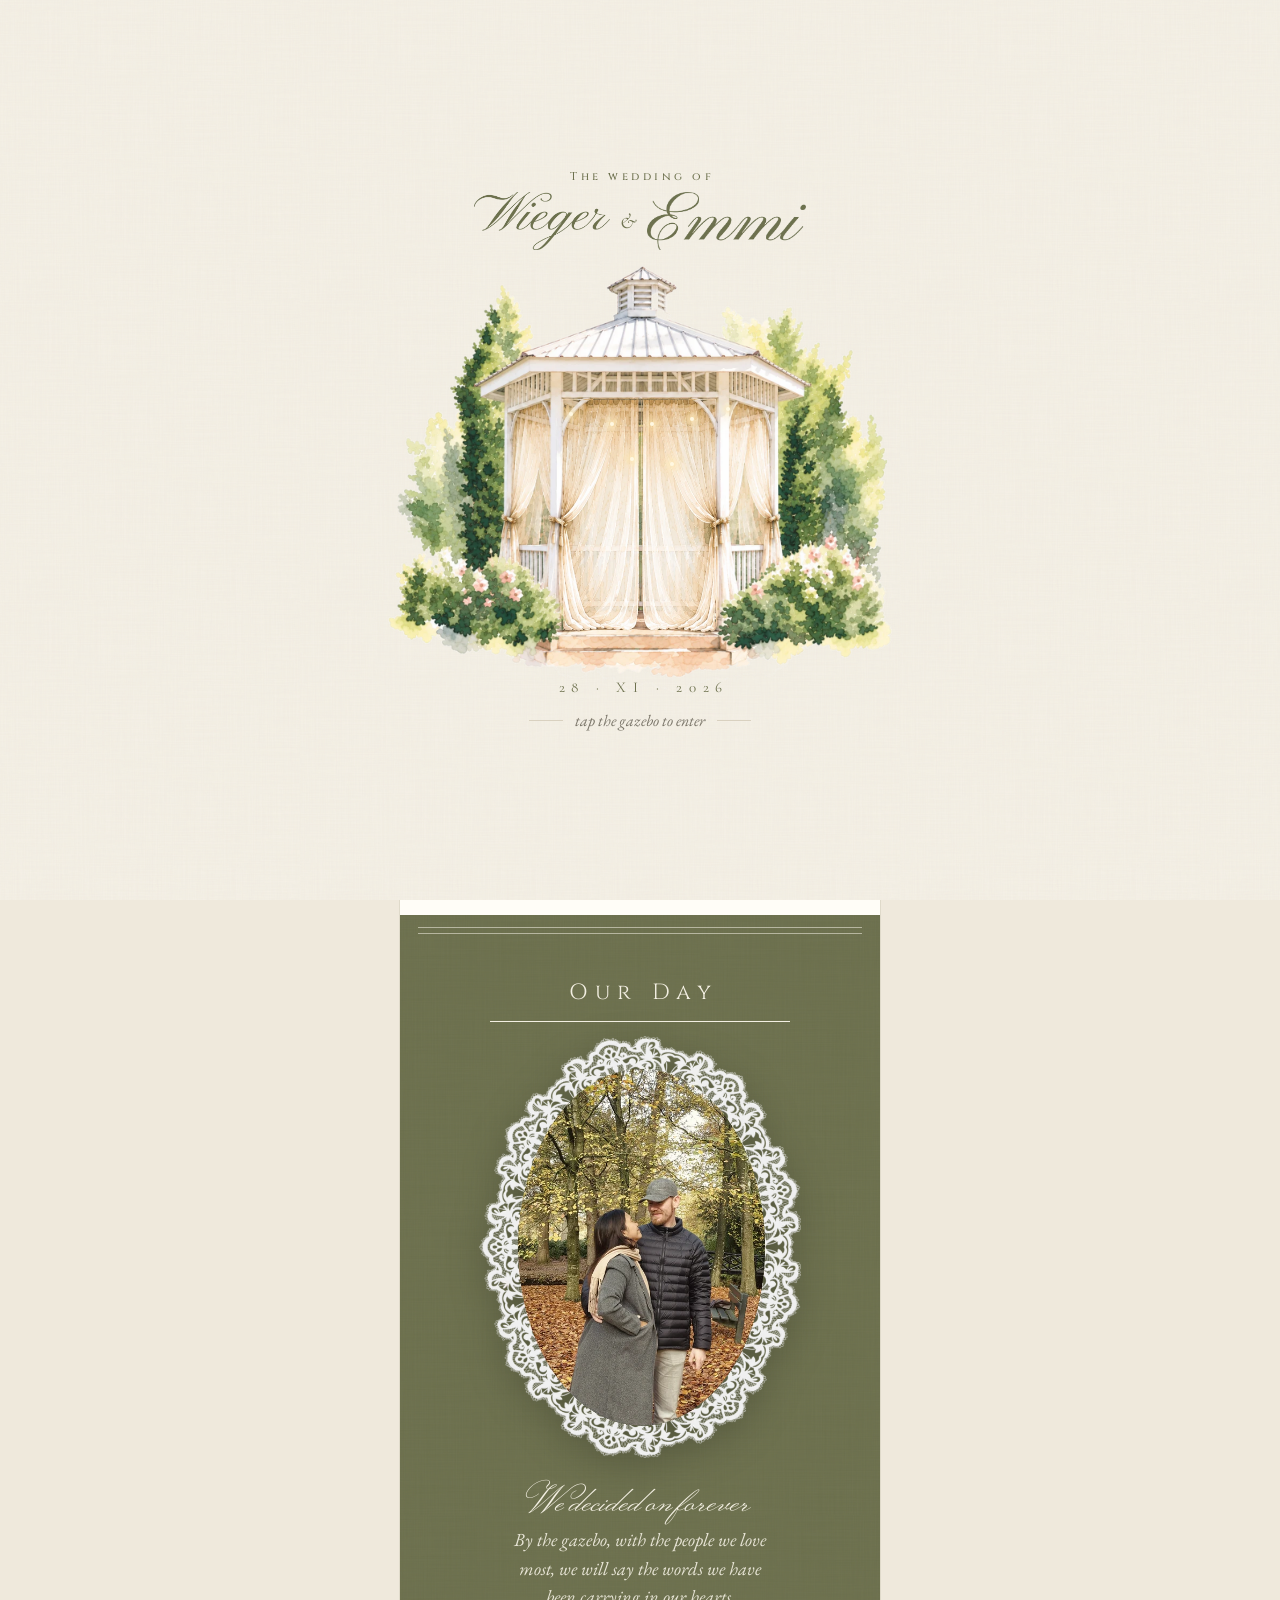
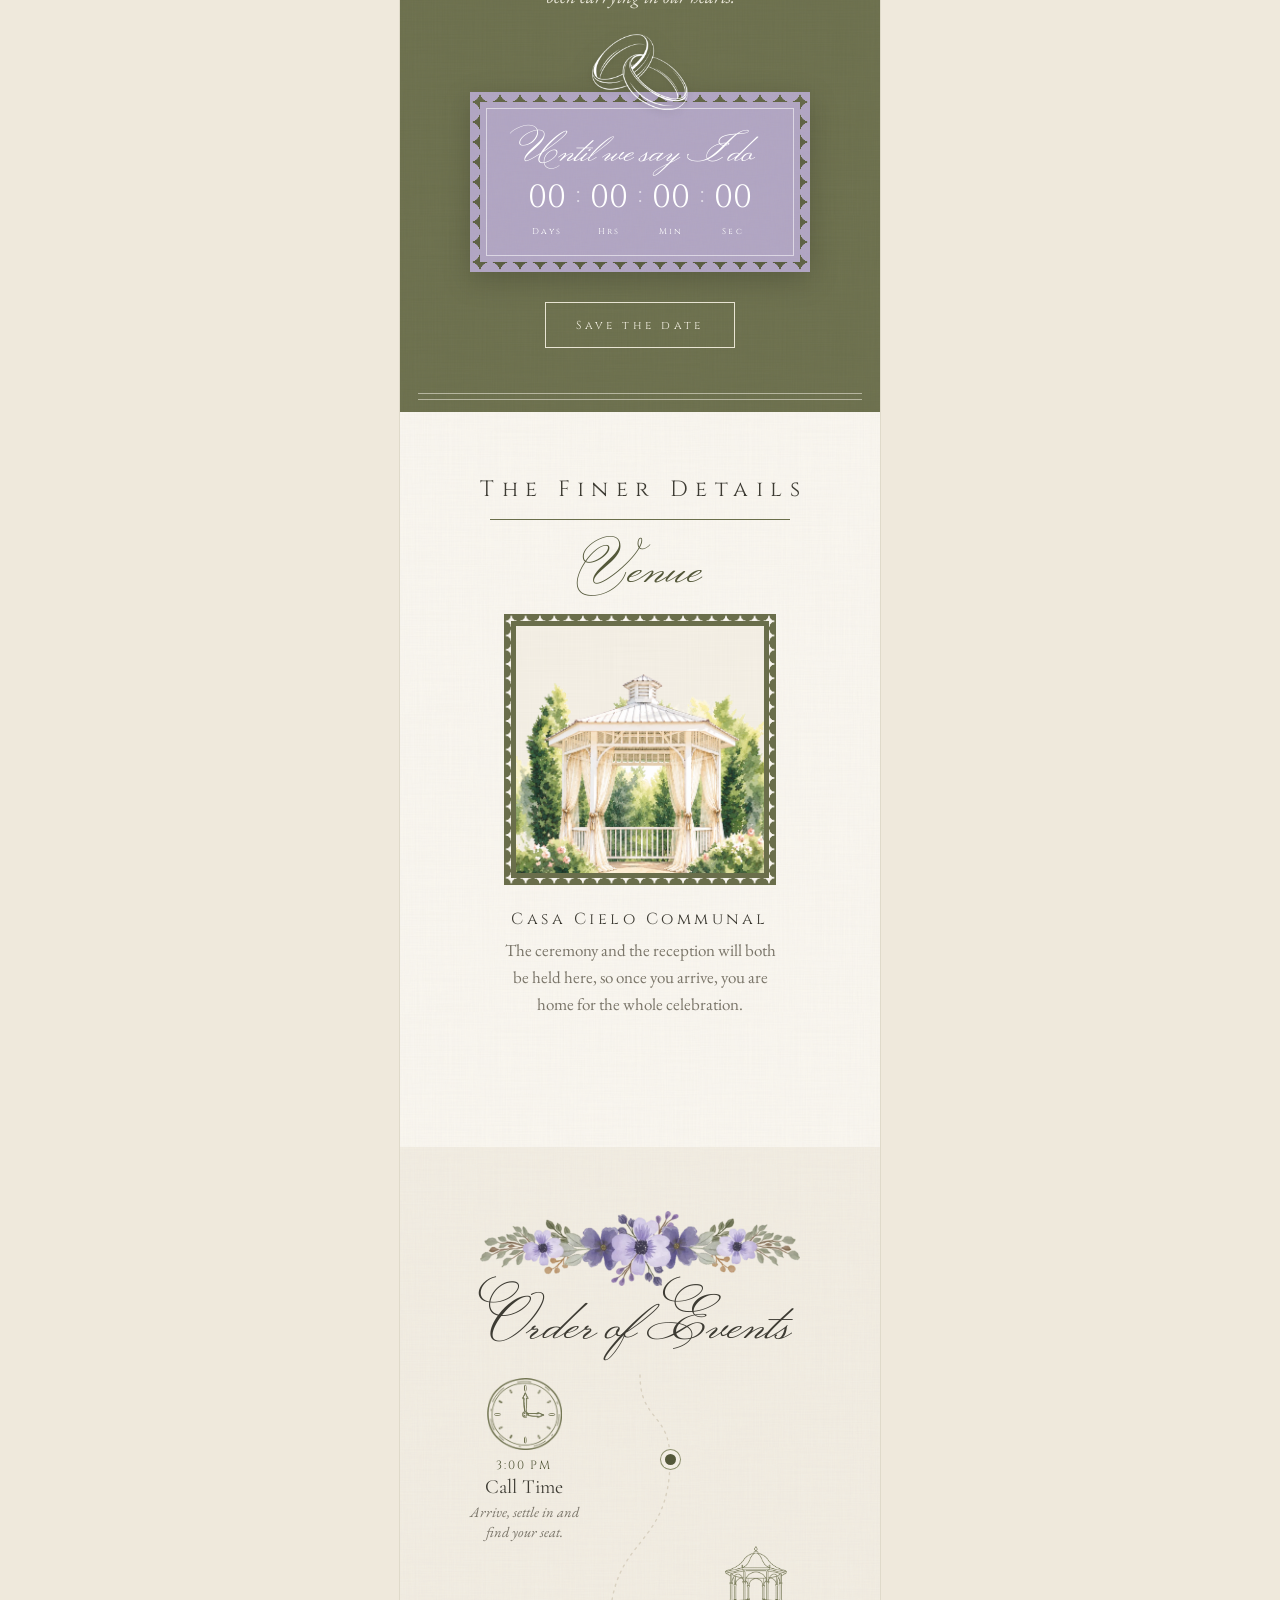
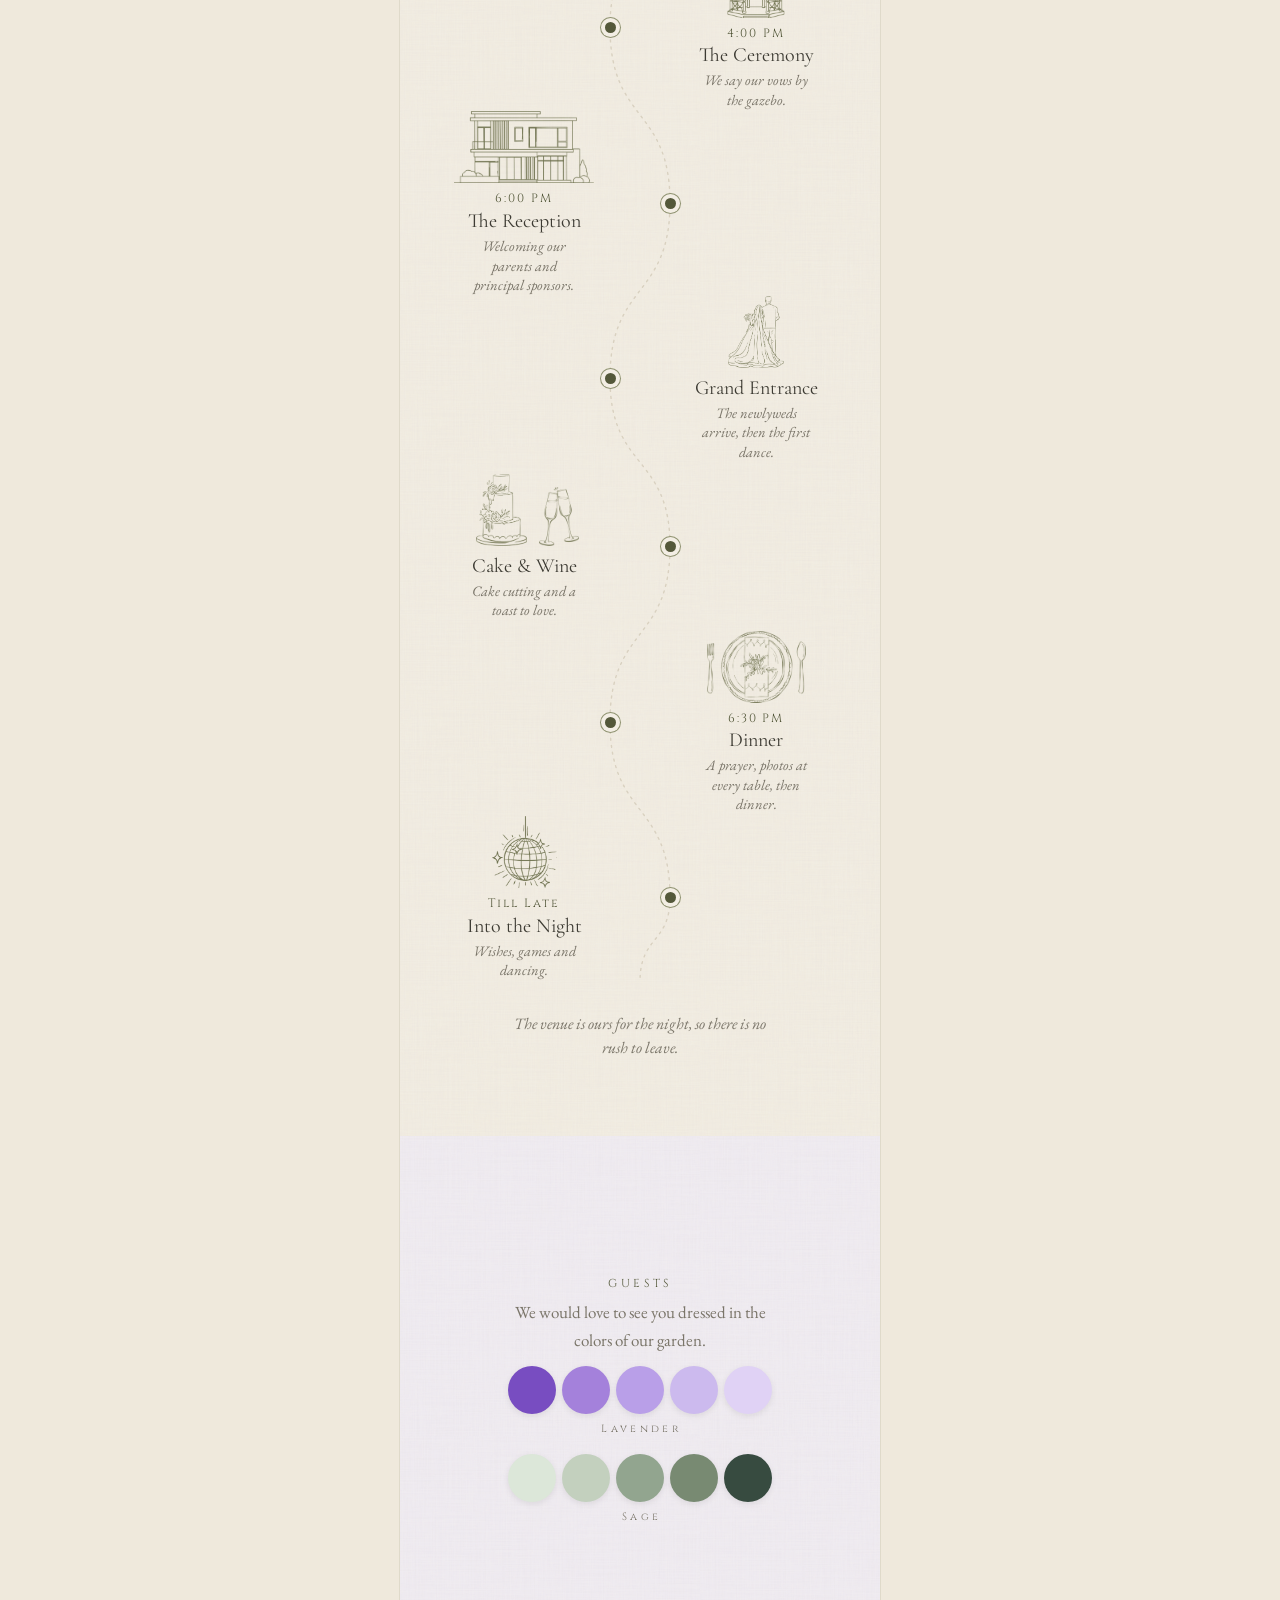
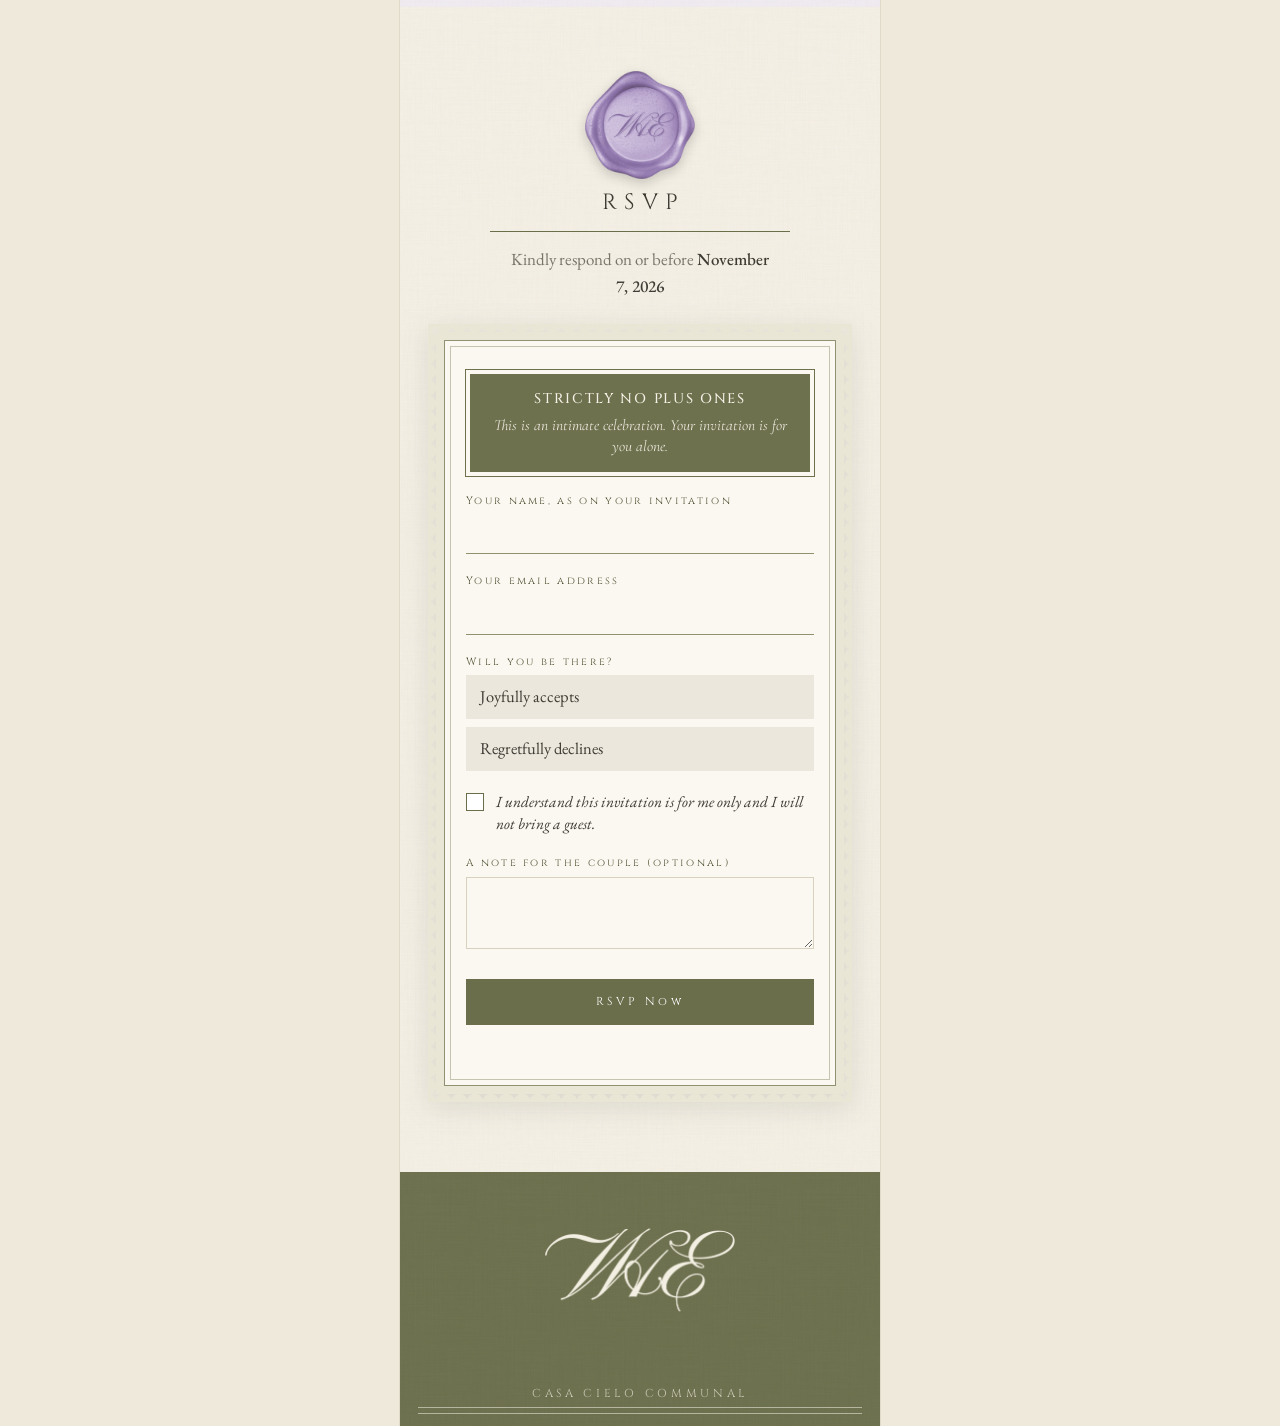
==== index.html @ 0cdec47d "Add files via upload" ====
<!doctype html>
<html lang="en">
<head>
<meta charset="utf-8">
<title>Wieger &amp; Emmi</title>
<meta name="description" content="The wedding of Wieger and Emmi. Saturday, 28 November 2026, Casa Cielo Communal.">
<meta property="og:title" content="Wieger &amp; Emmi · 28.11.2026">
<meta property="og:description" content="Tap the gazebo to open your invitation.">
<meta property="og:image" content="https://wieger-and-emmi.github.io/og.jpg">
<meta property="og:image:width" content="1200">
<meta property="og:image:height" content="630">
<meta property="og:url" content="https://wieger-and-emmi.github.io/">
<meta property="og:type" content="website">
<meta name="twitter:card" content="summary_large_image">
<meta property="og:site_name" content="Wieger &amp; Emmi">
<meta property="og:image:secure_url" content="https://wieger-and-emmi.github.io/og.jpg">
<meta property="og:image:type" content="image/jpeg">
<meta property="og:image:alt" content="A watercolor gazebo with closed drapes">
<link rel="image_src" href="https://wieger-and-emmi.github.io/og.jpg">
<meta name="viewport" content="width=device-width,initial-scale=1,viewport-fit=cover">
<meta name="color-scheme" content="only light">
<meta name="supported-color-schemes" content="light">
<style>:root{color-scheme:only light}html,body{forced-color-adjust:none}
@media (prefers-color-scheme:dark){:root{color-scheme:only light}html,body{background:#efe9dc!important;color:var(--ink)}}</style>
<meta name="theme-color" content="#f6f1e7">
<link rel="icon" href="favicon.png">
<link rel="preconnect" href="https://fonts.googleapis.com">
<link rel="preconnect" href="https://fonts.gstatic.com" crossorigin>
<link href="https://fonts.googleapis.com/css2?family=Cinzel:wght@400;500&family=Cormorant+Garamond:ital,wght@0,400;0,500;1,400&family=EB+Garamond:ital,wght@0,400;0,500;1,400&family=Monsieur+La+Doulaise&display=swap" rel="stylesheet">
<style>
:root{
  --ivory:#f6f1e7; --card:#fbf8f1; --line:#d9d1c0;
  --olive:#6a6e4b; --olive-d:#54583a; --olive-l:#8f9270; --olive-t:#e9e6d6;
  --lav:#b1a5c4; --lav-d:#8c7fa3; --lav-l:#e6e0ec; --lav-t:#f1edf3;
  --ink:#3d3b33; --muted:#7a7569;
  --script:'Monsieur La Doulaise',cursive;
  --caps:'Cinzel',serif;
  --serif:'EB Garamond',Georgia,serif;
  --corm:'Cormorant Garamond',Georgia,serif;
  --linen:url("data:image/svg+xml,%3Csvg xmlns='http://www.w3.org/2000/svg' width='300' height='300'%3E%3Cfilter id='a'%3E%3CfeTurbulence type='fractalNoise' baseFrequency='.9 .012' numOctaves='2' seed='3'/%3E%3CfeColorMatrix values='0 0 0 0 .42 0 0 0 0 .4 0 0 0 0 .33 0 0 0 .05 0'/%3E%3C/filter%3E%3Cfilter id='b'%3E%3CfeTurbulence type='fractalNoise' baseFrequency='.012 .9' numOctaves='2' seed='8'/%3E%3CfeColorMatrix values='0 0 0 0 .42 0 0 0 0 .4 0 0 0 0 .33 0 0 0 .05 0'/%3E%3C/filter%3E%3Crect width='300' height='300' filter='url(%23a)'/%3E%3Crect width='300' height='300' filter='url(%23b)'/%3E%3C/svg%3E");
}
*{box-sizing:border-box}
html{-webkit-text-size-adjust:100%;scroll-behavior:smooth}
body{margin:0;color:var(--ink);font:400 17px/1.6 var(--serif);background:#efe9dc;overflow-x:hidden}

body.locked{overflow:hidden;height:100svh}
img{max-width:100%;height:auto;display:block}
.linen{background-color:var(--ivory);background-image:var(--linen)}

/* ===== INTRO ===== */
#intro{position:fixed;inset:0;z-index:40;display:flex;flex-direction:column;align-items:center;justify-content:center;padding:24px 16px;overflow:hidden}
.i-top{font:500 11px/1 var(--caps);letter-spacing:.32em;color:#6d714e;opacity:0;animation:up 1.2s .4s forwards;padding-left:.42em}
.i-names{display:flex;align-items:center;justify-content:center;gap:10px;margin:10px 0 0;opacity:0;animation:up 1.4s .7s forwards;white-space:nowrap}
.i-names img{height:clamp(40px,11vw,58px);width:auto}
.i-names i{font:italic 400 22px/1 var(--corm);color:#6d714e}
.stage{position:relative;width:min(86vw,56svh,520px);aspect-ratio:1;margin:-2% 0 -4%;cursor:pointer;border:0;padding:0;background:none;-webkit-tap-highlight-color:transparent;
  opacity:0;animation:fade 1.8s .2s forwards}
.stage img{width:100%;height:100%}
.stage:focus-visible{outline:1px solid var(--lav-d);outline-offset:4px}
.fl{position:absolute;width:4px;height:4px;border-radius:50%;background:#fff8e2;box-shadow:0 0 6px 3px rgba(255,236,186,.8),0 0 16px 7px rgba(255,220,150,.35);animation:twinkle 2.8s ease-in-out infinite;pointer-events:none}
.i-date{font:400 15px/1 var(--corm);letter-spacing:.45em;color:#6d714e;opacity:0;animation:up 1.2s 1.1s forwards;padding-left:.5em}
.i-tap{margin-top:18px;display:flex;align-items:center;gap:12px;font:italic 400 16px/1 var(--serif);color:var(--muted);opacity:0;animation:fade 1s 1.8s forwards}
.i-tap::before,.i-tap::after{content:"";width:34px;height:1px;background:var(--line)}
.i-tap span{animation:breathe 2.4s ease-in-out infinite}
#intro.go .i-top,#intro.go .i-names,#intro.go .i-date,#intro.go .i-tap{animation:none;opacity:0;transition:opacity .5s}
#intro.go .stage{cursor:default}
.stage{transform-origin:49.6% 55%;transition:transform 2.6s cubic-bezier(.45,0,.3,1)}
#intro.go .stage{transform:scale(2.3)}
#intro.through .stage{transform:scale(var(--z,5));transition:transform 2.8s cubic-bezier(.45,0,.35,1)}
#intro.go .stage img{animation:none}

/* ===== DRAPES (inside the gazebo) ===== */
.gzc{position:absolute;left:34.45%;top:34.45%;width:30.62%;height:45.77%;pointer-events:none;transition:opacity 1s ease}
.gzo{position:absolute;inset:0;width:100%;height:100%;pointer-events:none;clip-path:inset(34.45% 34.93% 19.78% 34.45%);transition:clip-path .01s,opacity 1s ease}
#intro.done .gzo{clip-path:inset(0 0 0 0)}
#intro.done .gzc{opacity:0;transition:opacity .8s ease}
#intro.leave{opacity:0;transition:opacity 2.6s cubic-bezier(.45,0,.55,1)}
#flash{position:fixed;inset:0;z-index:60;pointer-events:none;opacity:0;background:radial-gradient(circle at 50% 50%,#fffdf5 0%,#fff8e6 45%,rgba(255,248,230,0) 75%)}
#flash.go{animation:flash 1.6s ease forwards}
@keyframes flash{0%{opacity:0;transform:scale(.4)}30%{opacity:1;transform:scale(1.4)}100%{opacity:0;transform:scale(2)}}
#invite.enter{animation:enter 1.9s cubic-bezier(.16,.84,.3,1) both;transform-origin:50% 30vh;z-index:45}
@keyframes enter{0%{opacity:0;transform:perspective(900px) translateY(55vh) rotateX(58deg) scale(.6);filter:blur(8px)}
  45%{opacity:1;filter:blur(0)}
  75%{transform:perspective(900px) translateY(-14px) rotateX(-4deg) scale(1.02)}
  100%{opacity:1;transform:none;filter:none}}
.burst{position:fixed;z-index:61;width:9px;height:13px;border-radius:50% 50% 50% 50%/60% 60% 40% 40%;pointer-events:none;animation:burst 1.8s cubic-bezier(.15,.7,.3,1) forwards}
@keyframes burst{0%{transform:translate(0,0) rotate(0);opacity:1}100%{transform:translate(var(--bx),var(--by)) rotate(var(--br));opacity:0}}

/* ===== PETALS ===== */
#petals{position:fixed;inset:0;pointer-events:none;z-index:30;overflow:hidden}
.pt{position:absolute;top:-20px;border-radius:50% 50% 50% 50%/60% 60% 40% 40%;opacity:0;animation:fall linear infinite}

/* ===== PAGE ===== */
#invite{max-width:480px;margin:0 auto;position:relative;box-shadow:0 0 0 1px rgba(109,113,78,.12)}
section{position:relative;padding:64px 28px;text-align:center;overflow:hidden}
.caps{font:400 11.5px/1.7 var(--caps);letter-spacing:.32em;text-transform:uppercase}
.h-caps{font:400 22px/1.3 var(--caps);letter-spacing:.34em;margin:0 0 6px;padding-left:.34em}
.h-script{font:400 clamp(46px,13vw,58px)/1.1 var(--script);margin:0 0 10px;font-weight:400}
.rule{width:100%;max-width:300px;height:1px;background:currentColor;opacity:.35;margin:14px auto}
p{margin:0 auto 12px;max-width:34ch}
.muted{color:var(--muted)}
.olive{background-color:var(--olive);background-image:var(--linen);color:#f3efe2}
.scallop-top::before{content:"";position:absolute;left:18px;right:18px;top:12px;height:5px;border-top:1px solid rgba(243,239,226,.55);border-bottom:1px solid rgba(243,239,226,.55)}
.scallop-top::after{content:"";position:absolute;left:18px;right:18px;bottom:12px;height:5px;border-top:1px solid rgba(243,239,226,.55);border-bottom:1px solid rgba(243,239,226,.55)}

/* reveal */
.rv{opacity:0;transform:translateY(24px);transition:opacity 1.1s ease,transform 1.1s cubic-bezier(.2,.7,.2,1)}
.rv.in{opacity:1;transform:none}
.d1{transition-delay:.15s!important}.d2{transition-delay:.3s!important}.d3{transition-delay:.45s!important}.d4{transition-delay:.6s!important}
.grow{clip-path:inset(0 50% 0 50%);transition:clip-path 2.4s cubic-bezier(.3,.6,.2,1)}
.grow.in{clip-path:inset(-10% -10% -10% -10%)}
.draw path,.draw circle{stroke-dasharray:1;stroke-dashoffset:1;transition:stroke-dashoffset 2.6s ease}
.draw.in path,.draw.in circle{stroke-dashoffset:0}

/* ===== HERO ===== */
#hero{padding:30px 14px 50px;min-height:100svh;display:flex;flex-direction:column;justify-content:center;background:#fffdf7}
.cframe{position:relative;width:100%;max-width:440px;margin:0 auto;aspect-ratio:1000/1613;background:url(border.webp) center/100% 100% no-repeat;
  clip-path:inset(0 50% 0 50%);transition:clip-path 2.2s cubic-bezier(.3,.6,.2,1)}
.cframe.in{clip-path:inset(-2% -2% -2% -2%)}
.cf-in{position:absolute;inset:13% 12% 12%;display:flex;flex-direction:column;align-items:center;justify-content:center;text-align:center;color:#6d714e}
.cf-top{font:500 clamp(9.5px,2.7vw,12px)/1.55 var(--caps);letter-spacing:.14em;text-transform:uppercase}
.cnames{margin:4% 0 6%;display:flex;flex-direction:column;align-items:center;font-weight:400}
.cnames img{display:block;height:auto}
.nm-w{width:86%}.nm-e{width:84%;margin-top:-1%}
.cf-and{font:400 clamp(13px,3.6vw,17px)/1 var(--corm);letter-spacing:.18em;text-transform:uppercase;margin:2% 0 1%}
.cf-date{display:flex;align-items:center;justify-content:center;gap:12px;margin:8% 0 3%;font:400 clamp(13px,3.7vw,17px)/1 var(--corm);letter-spacing:.16em}
.cf-date b{font:400 clamp(28px,8vw,38px)/1 var(--corm);letter-spacing:.06em;padding:4px 12px;border-left:1px solid #7b8f63;border-right:1px solid #7b8f63}
.cf-time{font:400 clamp(13px,3.6vw,16px)/1.4 var(--corm);letter-spacing:.16em;margin-bottom:7%}
.cf-venue{font:400 clamp(13px,3.7vw,17px)/1.3 var(--corm);letter-spacing:.2em;text-transform:uppercase}
.npo{margin:4px auto 22px;max-width:340px;padding:16px 18px 14px;background:#6d714e;color:#f6f1e7;text-align:center;outline:1px solid #6d714e;outline-offset:4px;position:relative}
.npo-k{display:block;font:500 14px/1.3 var(--caps);letter-spacing:.12em;white-space:nowrap;text-transform:uppercase}
.npo-s{display:block;margin-top:6px;font:italic 400 15.5px/1.4 var(--corm);opacity:.92}
.hero-note{margin-top:22px;font:italic 400 16px/1.5 var(--corm);color:#6d714e}
.scroll-cue{margin-top:24px;font:400 11px/1 var(--corm);letter-spacing:.3em;text-transform:uppercase;color:#6d714e;display:flex;flex-direction:column;align-items:center;gap:10px;padding-left:.3em}
.scroll-cue::after{content:"";width:1px;height:34px;background:linear-gradient(#7b8f63,transparent);animation:cue 2.4s ease-in-out infinite;transform-origin:top}

/* ===== scalloped shapes ===== */
.scal{-webkit-mask:radial-gradient(var(--r),#000 98%,#0000) round calc(-1*var(--r)) calc(-1*var(--r))/calc(2*var(--r)) calc(2*var(--r)),linear-gradient(#000 0 0) content-box;
  mask:radial-gradient(var(--r),#000 98%,#0000) round calc(-1*var(--r)) calc(-1*var(--r))/calc(2*var(--r)) calc(2*var(--r)),linear-gradient(#000 0 0) content-box}

/* ===== STORY ===== */
.lace-ph{width:76%;max-width:330px;margin:10px auto 0;transform:scale(.92);transition:transform 1.6s cubic-bezier(.2,.8,.2,1)}
.lace-ph.in{transform:none}
.lace-ph img{width:100%;height:auto;filter:drop-shadow(0 10px 18px rgba(0,0,0,.25))}
.stamp-wrap{width:78%;margin:8px auto 0;transform:rotate(-3deg);transition:transform 1.4s cubic-bezier(.2,.8,.2,1);filter:drop-shadow(0 12px 16px rgba(0,0,0,.28))}
.stamp-wrap.in{transform:rotate(-1.5deg)}
.stamp{--r:7px;padding:var(--r);background:#fbf8f1}
.stamp>div{padding:9px;background:#fbf8f1}
.stamp img{width:100%;height:auto;aspect-ratio:4/5;object-fit:cover;filter:sepia(.6) blur(4px) brightness(1.1);transition:filter 2.6s ease .2s}
.stamp-wrap.in .stamp img{filter:sepia(.06) saturate(.92)}
.cap{font:400 36px/1 var(--script);margin:24px 0 8px}
.quote{font:italic 400 18.5px/1.55 var(--serif);max-width:30ch;margin:0 auto;color:#e8e5d6}
.plaque-w{position:relative;margin:80px auto 8px;width:min(100%,340px);filter:drop-shadow(0 8px 14px rgba(0,0,0,.2))}
.plaque{--r:10px;position:relative;padding:var(--r);background:var(--lav);background-image:var(--linen);color:#fff}
.plaque>div.pi{padding:26px 6px 20px;position:relative}
.plaque::after{content:"";position:absolute;inset:calc(var(--r) + 6px);border:1px solid rgba(255,255,255,.55);pointer-events:none}
.plaque .h-script{color:#fff;font-size:40px;margin:0}
.count{display:flex;justify-content:center;align-items:flex-start;gap:2px;margin-top:8px}
.count div{min-width:54px}
.count b{display:block;font:400 32px/1.1 var(--caps);transition:opacity .25s,transform .25s;font-weight:400}
.count b.tick{opacity:0;transform:translateY(-5px)}
.count small{font:400 8.5px/1 var(--caps);letter-spacing:.25em}
.count i{font:400 24px/1.3 var(--caps);font-style:normal;opacity:.6}
.bow{position:absolute;left:50%;top:-58px;width:96px;height:auto;filter:drop-shadow(0 2px 3px rgba(0,0,0,.2));transform:translateX(-50%);z-index:2}
.btn-lt{border-color:#e9e5d4!important;color:#f3efe2!important}
.btn-lt:hover{background:#f3efe2!important;color:var(--olive-d)!important}

/* ===== DETAILS ===== */
#details{background:var(--card);background-image:var(--linen)}
.vframe{--r:7px;width:64%;margin:16px auto 22px;padding:var(--r);background:var(--olive)}
.vframe>div{border:5px solid var(--olive)}
.vframe div{background:var(--ivory) var(--linen);aspect-ratio:1;display:grid;place-items:center;overflow:hidden}
.vframe img{width:122%;max-width:none;transform:translateY(4%)}
.vname{font:400 16px/1.5 var(--caps);letter-spacing:.22em;margin-bottom:6px}
.btn{display:inline-flex;align-items:center;justify-content:center;min-height:46px;padding:0 30px;border:1px solid var(--olive);color:var(--olive-d);background:transparent;font:400 11.5px/1 var(--caps);letter-spacing:.3em;text-decoration:none;cursor:pointer;transition:background .3s,color .3s}
.btn:hover{background:var(--olive);color:#fff}
.btn.fill{background:var(--olive);color:#fff;border-color:var(--olive)}
.btn.fill:hover{background:var(--olive-d)}
.btns{display:flex;gap:10px;justify-content:center;flex-wrap:wrap;margin-top:18px}

/* ===== TIMELINE ===== */
#events{background:#f3eee4;background-image:var(--linen)}
.tl{position:relative;margin:22px auto 0;max-width:380px}
.curve{position:absolute;inset:0;width:100%;height:100%;overflow:visible;pointer-events:none}
.curve path{fill:none;stroke-linecap:round}
.curve .track{stroke:var(--line);stroke-width:1.4;stroke-dasharray:2 5}
.curve .ink{stroke:var(--olive-d);stroke-width:1.5}
.ev{display:grid;grid-template-columns:1fr 84px 1fr;align-items:center;min-height:168px;position:relative}
.ev .side{display:flex;flex-direction:column;align-items:center;gap:2px;text-align:center}
.ev .dot{width:11px;height:11px;border-radius:50%;background:var(--olive-d);box-shadow:0 0 0 4px #f3eee4,0 0 0 5px var(--olive-l);margin:0 auto;position:relative;z-index:1;transform:scale(0);transition:transform .6s cubic-bezier(.3,1.8,.5,1) .3s}
.ev.l .dot{left:30px}.ev.r .dot{left:-30px}
.ev.in .dot{transform:scale(1)}
.ev .ic{width:auto;height:72px;max-width:150px;object-fit:contain;margin-bottom:6px;opacity:0;transform:translateY(10px) scale(.9);transition:opacity .9s ease .2s,transform .9s ease .2s}
.ev.in .ic{opacity:1;transform:none}
/* little life in each drawing, starting once it scrolls into view */
.ev .ic-clock{display:block;position:relative;width:75px;height:72px}
.ic-clock img{position:absolute;inset:0;width:100%;height:100%}
.ic-clock .hh,.ic-clock .mh{transform-origin:50.6% 50.3%}
.ev.in .ic-clock .mh{animation:minSpin 3.2s cubic-bezier(.4,0,.2,1) .5s both}
.ev.in .ic-clock .hh{animation:hourSpin 3.2s cubic-bezier(.4,0,.2,1) .5s both}
@keyframes minSpin{from{transform:rotate(-1080deg)}to{transform:rotate(0)}}
@keyframes hourSpin{from{transform:rotate(-90deg)}to{transform:rotate(0)}}
/* scenes: each drawing does what its moment is about */
.ev .sc{display:block;position:relative;height:72px;overflow:visible}
.sc>img{display:block;height:100%;width:auto;margin:0 auto}
.ev .sc-gz{width:63px}.ev .sc-house{width:140px}.ev .sc-walk{width:57px}.ev .sc-cake{width:110px}.ev .sc-plate{width:99px}.ev .sc-disco{width:64px}
/* ceremony: her flowers bloom on both sides of the gazebo */
.sc-gz .gfl{position:absolute;bottom:-3px;width:40px;height:auto;opacity:0;transform:scale(0)}
.sc-gz .gfl-l{left:-24px;transform-origin:100% 80%}.sc-gz .gfl-r{right:-24px;transform-origin:0 80%}
.ev.in .sc-gz .gfl-l{animation:gzBloom 1.8s cubic-bezier(.3,1.4,.5,1) .9s forwards,flSway 4s ease-in-out 2.8s infinite}
.ev.in .sc-gz .gfl-r{animation:gzBloom 1.8s cubic-bezier(.3,1.4,.5,1) 1.3s forwards,flSway 4s ease-in-out 3.2s infinite}
@keyframes gzBloom{0%{opacity:0;transform:scale(0) rotate(-25deg)}40%{opacity:1}100%{opacity:1;transform:scale(1) rotate(0)}}
@keyframes flSway{0%,100%{opacity:1;transform:scale(1)}50%{opacity:1;transform:scale(1.06) rotate(2deg)}}
.sc-gz>img{transform-origin:50% 100%}
.ev.in .sc-gz>img{animation:gzSway 4s ease-in-out .8s infinite}
@keyframes gzSway{0%,100%{transform:rotate(-1.8deg)}50%{transform:rotate(1.8deg)}}
/* reception: little lavender sparkles twinkle around the house */
.sc-house .tw{position:absolute;width:13px;height:auto;opacity:0}
.sc-house .t1{left:-8px;top:2px}.sc-house .t2{right:4px;top:-12px;width:10px}.sc-house .t3{right:-12px;top:34px;width:11px}
.ev.in .sc-house .t1{animation:hsTwk 2.8s ease-in-out 1s infinite}.ev.in .sc-house .t2{animation:hsTwk 2.8s ease-in-out 1.9s infinite}.ev.in .sc-house .t3{animation:hsTwk 2.8s ease-in-out 2.8s infinite}
@keyframes hsTwk{0%,100%{opacity:0;transform:scale(.3) rotate(0)}50%{opacity:1;transform:scale(1) rotate(20deg)}}
/* grand entrance: the couple walks slowly forward */
.sc-walk>img{transform-origin:50% 100%}
.ev.in .sc-walk>img{animation:walkIn 5s ease-out .6s both,gait 1.6s ease-in-out .6s infinite}
@keyframes walkIn{from{scale:1.14;translate:0 6px}to{scale:1;translate:0 0}}
@keyframes gait{0%,100%{rotate:-1.6deg;transform:translateY(0)}25%{transform:translateY(-1.5px)}50%{rotate:1.6deg;transform:translateY(0)}75%{transform:translateY(-1.5px)}}
/* cake and wine: the glasses clink */
.sc-cake{display:flex!important;align-items:flex-end;justify-content:center;gap:4px}
.sc-cake .cake{height:100%;width:auto}
.sc-cake .ch{position:relative;display:block;height:82%;aspect-ratio:200/292}
.sc-cake .ch img{position:absolute;inset:0;width:100%;height:100%}
.sc-cake .cl{transform-origin:19% 97%}.sc-cake .cr{transform-origin:79% 90%}
.ev.in .sc-cake .cl{animation:clinkL 2.8s ease-in-out 1s infinite}
.ev.in .sc-cake .cr{animation:clinkR 2.8s ease-in-out 1s infinite}
.ev.in .sc-cake .ck{animation:clinkK 2.8s ease-in-out 1s infinite}
@keyframes clinkL{0%,100%{transform:rotate(-5deg)}55%{transform:rotate(-5deg)}70%{transform:rotate(0)}76%{transform:rotate(-2deg)}82%{transform:rotate(0)}}
@keyframes clinkR{0%,100%{transform:rotate(5deg)}55%{transform:rotate(5deg)}70%{transform:rotate(0)}76%{transform:rotate(2deg)}82%{transform:rotate(0)}}
@keyframes clinkK{0%,68%,100%{opacity:0;transform:scale(.6)}74%{opacity:1;transform:scale(1.1)}90%{opacity:0;transform:scale(1)}}
.sc-cake .ck{transform-origin:42% 6%}
/* dinner: fork and spoon move a little */
.sc-plate .ut{position:absolute;inset:0;width:100%;height:100%}
.sc-plate .fk{transform-origin:4% 50%}.sc-plate .sp{transform-origin:95% 50%}
.ev.in .sc-plate .fk{animation:fork 3s ease-in-out 1s infinite}
.ev.in .sc-plate .sp{animation:spoon 3s ease-in-out 1.5s infinite}
@keyframes fork{0%,60%,100%{transform:none}20%{transform:translate(-2px,-2px) rotate(-6deg)}40%{transform:translate(0,-1px) rotate(3deg)}}
@keyframes spoon{0%,60%,100%{transform:none}20%{transform:translate(2px,-2px) rotate(6deg)}40%{transform:translate(0,-1px) rotate(-3deg)}}
/* into the night: the disco ball turns */
.sc-disco .spin{display:block;height:100%;aspect-ratio:198/221;overflow:hidden;margin:0 auto}
.sc-disco .spin img{display:block;height:100%;width:auto;max-width:none}
.ev.in .sc-disco .spin img{animation:discoTurn 2.4s steps(16) .8s infinite}
@keyframes discoTurn{to{transform:translateX(-100%)}}
@media (prefers-reduced-motion:reduce){.ev .ic,.ev .ic *{animation:none!important}}
.ev svg{width:72px;height:72px;fill:none;stroke:var(--olive-d);stroke-width:1.15;stroke-linecap:round;stroke-linejoin:round;filter:url(#sketch);margin-bottom:4px}
.ev .t{font:400 12px/1.3 var(--caps);letter-spacing:.16em;color:var(--olive-d)}
.ev .h{font:400 20px/1.25 var(--corm);color:var(--ink)}
.ev .n{font:italic 400 14.5px/1.35 var(--serif);color:var(--muted);max-width:16ch}
.tl-note{margin-top:30px;font:italic 400 16px/1.5 var(--serif);color:var(--muted)}

/* ===== ATTIRE ===== */
#attire{background:var(--lav-t);background-image:var(--linen)}
.sw{display:flex;justify-content:center;gap:6px;margin:8px 0 4px}
.sw i{width:48px;height:48px;border-radius:50%;box-shadow:0 2px 6px rgba(0,0,0,.08);transform:translateY(-14px);opacity:0;transition:transform .8s cubic-bezier(.3,1.5,.5,1),opacity .6s}
.in .sw i{transform:none;opacity:1}
.sw-l{font:400 10.5px/1 var(--caps);letter-spacing:.32em;color:var(--muted);margin:10px 0 20px;padding-left:.32em}

/* ===== RSVP ===== */
#rsvp{background:var(--ivory);background-image:var(--linen);padding-bottom:70px}
.lace{--r:8px;padding:var(--r);background:var(--olive-t);margin-top:24px}
.lace-wrap{filter:drop-shadow(0 6px 14px rgba(60,55,40,.12))}
.lace-in{background:var(--card);border:8px solid var(--olive-t);box-shadow:inset 0 0 0 1px var(--olive-l),inset 0 0 0 6px var(--card),inset 0 0 0 7px rgba(143,146,112,.5);padding:30px 22px 26px;text-align:left}
.only{text-align:center;background:#6d714e;color:#f6f1e7;padding:16px 14px 14px;margin:0 0 20px}
.only b{display:block;font:500 14px/1.5 var(--caps);letter-spacing:.2em;color:#f6f1e7}
.only span{font:italic 400 15.5px/1.45 var(--corm);color:#ece8da}
form{display:grid;gap:20px}
.lbl{font:400 10.5px/1.4 var(--caps);letter-spacing:.22em;color:var(--olive-d);display:block;margin-bottom:6px}
.inp{width:100%;border:0;border-bottom:1px solid var(--olive-l);background:transparent;font:400 19px/1.4 var(--serif);color:var(--ink);padding:6px 2px;outline:none;border-radius:0;transition:border-color .3s}
.inp:focus{border-bottom-color:var(--lav-d)}
textarea.inp{min-height:72px;resize:vertical;border:1px solid var(--line);padding:10px;font-size:17px}
.ch-opt{display:grid;gap:8px}
.ch-opt label{display:block;position:relative;cursor:pointer}
.ch-opt input{position:absolute;opacity:0;pointer-events:none}
.ch-opt span{display:block;padding:12px 14px;background:#ebe7dd;font:400 16.5px/1.2 var(--serif);color:var(--ink);transition:background .3s,color .3s}
.ch-opt input:checked+span{background:var(--olive);color:#fff}
.ch-opt input:focus-visible+span{outline:1px solid var(--lav-d);outline-offset:2px}
.agree{display:flex;gap:12px;align-items:flex-start;font:italic 400 15.5px/1.45 var(--serif);color:var(--ink);cursor:pointer}
.agree input{appearance:none;-webkit-appearance:none;flex:none;width:18px;height:18px;border:1px solid var(--olive);margin:2px 0 0;display:grid;place-items:center;cursor:pointer;background:#fff}
.agree input:checked{background:var(--olive)}
.agree input:checked::after{content:"";width:5px;height:9px;border:solid #fff;border-width:0 1.5px 1.5px 0;transform:rotate(45deg) translate(-1px,-1px)}
.hp{position:absolute;left:-9999px}
form .btn{width:100%;margin-top:2px}
.err{color:#8a3b3b;font-size:15px;text-align:center;min-height:1em;margin:0}
.thanks{display:none;text-align:center;padding:10px 0}
.thanks.show{display:block}
.thanks .seal{width:96px;height:96px;margin:0 auto 10px;display:block;animation:stamp .9s cubic-bezier(.3,1.4,.5,1) both}
.thanks .h-script{font-size:46px}

footer{padding:56px 20px 46px;text-align:center}
.mono{width:120px;height:120px;margin:0 auto 18px;border:1px solid rgba(243,239,226,.55);border-radius:50%;display:grid;place-items:center;position:relative}
.mono::after{content:"";position:absolute;inset:5px;border:1px solid rgba(243,239,226,.25);border-radius:50%}
.mono span{font:400 40px/1 var(--script);color:#f3efe2}

@keyframes fade{to{opacity:1}}
@keyframes up{from{opacity:0;transform:translateY(12px)}to{opacity:1;transform:none}}
@keyframes sway{0%,100%{transform:scale(1)}50%{transform:scale(1.012)}}
@keyframes twinkle{0%,100%{opacity:.35;transform:scale(.8)}50%{opacity:1;transform:scale(1.2)}}
@keyframes breathe{0%,100%{opacity:.55}50%{opacity:1}}
@keyframes cue{0%{transform:scaleY(0);opacity:1}70%{transform:scaleY(1);opacity:1}100%{transform:scaleY(1);opacity:0}}
@keyframes fall{0%{transform:translate(0,-20px) rotate(0);opacity:0}10%{opacity:.7}85%{opacity:.5}100%{transform:translate(var(--dx),105vh) rotate(var(--r));opacity:0}}
@keyframes stamp{0%{transform:scale(2.2) rotate(-12deg);opacity:0}100%{transform:none;opacity:1}}
@media (prefers-reduced-motion:reduce){
  *,*::before,*::after{animation-duration:.01ms!important;animation-iteration-count:1!important;transition-duration:.01ms!important;transition-delay:0s!important}
  #petals{display:none}
}
</style>
</head>
<body class="locked">

<svg width="0" height="0" style="position:absolute" aria-hidden="true">
  <defs>
    <filter id="sketch" x="-5%" y="-5%" width="110%" height="110%"><feTurbulence type="fractalNoise" baseFrequency=".07" numOctaves="2" seed="4" result="n"/><feDisplacementMap in="SourceGraphic" in2="n" scale="1.8" xChannelSelector="R" yChannelSelector="G"/></filter>
    <linearGradient id="dgrad" x1="0" x2="1" y1="0" y2="0"><stop offset="0" stop-color="#e8dabd"/><stop offset=".55" stop-color="#f3eada"/><stop offset="1" stop-color="#f8f2e6"/></linearGradient>
    <linearGradient id="dvert" x1="0" x2="0" y1="0" y2="1"><stop offset="0" stop-color="#fff" stop-opacity=".3"/><stop offset=".6" stop-color="#fff" stop-opacity="0"/><stop offset="1" stop-color="#cdb98f" stop-opacity=".28"/></linearGradient>
    <filter id="dsoft" x="-20%" y="0" width="140%" height="100%"><feGaussianBlur stdDeviation="1.1 0"/></filter>
    <radialGradient id="sg" cx=".4" cy=".35" r=".75"><stop offset="0" stop-color="#b9acd0"/><stop offset=".7" stop-color="#9184ab"/><stop offset="1" stop-color="#76698f"/></radialGradient>
    <symbol id="seal" viewBox="0 0 100 100">
      <path d="M50 3C58 3 62 7 69 8S83 11 87 18 91 31 94 38 98 50 96 58 91 69 88 76 80 88 72 92 59 97 50 97 37 96 29 92 15 85 11 77 4 64 4 55 2 42 6 34 12 19 20 13 41 3 50 3Z" fill="url(#sg)"/>
      <circle cx="50" cy="50" r="33" fill="none" stroke="#fff" stroke-opacity=".35" stroke-width="1.2"/>
      <circle cx="50" cy="50" r="29" fill="none" stroke="#5d5175" stroke-opacity=".35" stroke-width="1"/>
      <text x="50" y="60" text-anchor="middle" font-family="Monsieur La Doulaise, cursive" font-size="30" fill="#f4f0f8" fill-opacity=".92">W&amp;E</text>
    </symbol>
    <symbol id="corner" viewBox="0 0 64 64"><path pathLength="1" d="M9 60V22C9 14 14 9 22 9H60"/><path pathLength="1" d="M9 22C9 30 16 34 21 30S22 19 15 20M22 9C30 9 34 16 30 21S19 22 20 15"/><path pathLength="1" d="M16 16C22 22 26 26 34 28M16 16C22 22 26 26 28 34"/><circle pathLength="1" cx="16" cy="16" r="2.2"/></symbol>
    <symbol id="tie" viewBox="0 0 34 70"><path d="M4 10C10 2 24 2 30 10S24 22 17 20 4 18 4 10Z" fill="none" stroke="#bf9f62" stroke-width="2.4"/><path d="M17 20V30" stroke="#bf9f62" stroke-width="2"/><circle cx="17" cy="32" r="4" fill="#c8aa6d"/><path d="M13 35L10 66M15 35L14 67M17 35V68M19 35L20 67M21 35L24 66" stroke="#c8aa6d" stroke-width="1.6" stroke-linecap="round"/><path d="M11 42H23" stroke="#a88a50" stroke-width="2"/></symbol>
  </defs>
</svg>

<!-- ============ INTRO ============ -->
<div id="intro" class="linen">
  <div class="i-top">The wedding of</div>
  <div class="i-names" aria-label="Wieger and Emmi"><img src="n-wieger.webp" alt=""><i>&amp;</i><img src="n-emmi.webp" alt=""></div>
  <button class="stage" id="stage" aria-label="Open the invitation">
    <img src="gazebo.webp" alt="A watercolor gazebo with sheer ivory drapes" width="1254" height="1254">
    <img class="gzo" src="gazebo-open.webp" alt="" width="1254" height="1254">
    <canvas class="gzc" id="gzc" aria-hidden="true"></canvas>
    <span class="fl" style="left:36%;top:37%"></span><span class="fl" style="left:44%;top:39%;animation-delay:.6s"></span>
    <span class="fl" style="left:52%;top:39%;animation-delay:1.1s"></span><span class="fl" style="left:60%;top:38%;animation-delay:1.7s"></span>
    <span class="fl" style="left:67%;top:36%;animation-delay:.3s"></span><span class="fl" style="left:48%;top:46%;animation-delay:2s"></span>
    <span class="fl" style="left:56%;top:47%;animation-delay:1.4s"></span>
  </button>
  <div class="i-date">28 · XI · 2026</div>
  <div class="i-tap"><span>tap the gazebo to enter</span></div>
</div>

<!-- ============ DRAPES ============ -->
<div id="petals" aria-hidden="true"></div>
<div id="flash" aria-hidden="true"></div>

<!-- ============ INVITATION ============ -->
<main id="invite" aria-hidden="true">

  <!-- HERO -->
  <section id="hero" class="linen">
    <div class="cframe">
      <div class="cf-in">
        <div class="cf-top h-rv rv">Together with their families</div>
        <h1 class="cnames" aria-label="Wieger and Emmi">
          <img class="nm-w h-rv rv" src="n-wieger.webp" alt="" width="1029" height="437">
          <span class="cf-and h-rv rv d1">and</span>
          <img class="nm-e h-rv rv d1" src="n-emmi.webp" alt="" width="1012" height="370">
        </h1>
        <div class="cf-top h-rv rv d2" style="max-width:24ch;margin:0 auto">Request the honor of your presence at their marriage</div>
        <div class="cf-date h-rv rv d2"><span>November</span><b>28</b><span>Saturday</span></div>
        <div class="cf-time h-rv rv d3">2026 &bull; 3:00PM</div>
        <div class="cf-venue h-rv rv d3">Casa Cielo Communal</div>
      </div>
    </div>
    <div class="hero-note h-rv rv d4">An intimate celebration, strictly no plus ones.</div>
    <div class="scroll-cue h-rv rv d4">Scroll</div>
  </section>

  <!-- STORY + COUNTDOWN -->
  <section class="olive scallop-top" id="story">
    <h2 class="h-caps rv">Our Day</h2>
    <div class="rule rv"></div>
    <div class="lace-ph rv d1"><img src="lace-photo.webp" alt="Wieger and Emmi in an autumn park, framed in white lace" width="600" height="785" loading="lazy"></div>
    <div class="cap rv">We decided on forever</div>
    <p class="quote rv d1">By the gazebo, with the people we love most, we will say the words we have been carrying in our hearts.</p>

    <div class="plaque-w rv d2">
      <img class="bow" src="rings.webp" alt="" width="300" height="238">
      <div class="plaque scal"><div class="pi">
        <div class="h-script">Until we say I do</div>
        <div class="count">
          <div><b id="cd-d">00</b><small>Days</small></div><i>:</i>
          <div><b id="cd-h">00</b><small>Hrs</small></div><i>:</i>
          <div><b id="cd-m">00</b><small>Min</small></div><i>:</i>
          <div><b id="cd-s">00</b><small>Sec</small></div>
        </div>
      </div></div>
    </div>
    <div class="btns rv d3" style="margin-top:30px"><a class="btn btn-lt" id="cal" target="_blank" rel="noopener">Save the date</a></div>
  </section>

  <!-- DETAILS -->
  <section id="details">
    <h2 class="h-caps rv">The Finer Details</h2>
    <div class="rule rv" style="color:var(--olive)"></div>
    <div class="h-script rv d1" style="color:var(--olive-d)">Venue</div>
    <div class="vframe scal rv d1"><div><img src="venue.webp" alt="Watercolor gazebo at Casa Cielo Communal" loading="lazy"></div></div>
    <div class="vname rv d2">Casa Cielo Communal</div>
    <p class="rv d2 muted">The ceremony and the reception will both be held here, so once you arrive, you are home for the whole celebration.</p>
    <div class="btns rv d3"><a class="btn" href="https://maps.app.goo.gl/KVCsTUtgkLVqX7y17" target="_blank" rel="noopener">Directions</a></div>
  </section>

  <!-- ORDER OF EVENTS -->
  <section id="events">
    <img class="rv" src="flower.webp" alt="" style="width:min(320px,86%);margin:0 auto 4px" loading="lazy">
    <h2 class="h-script rv" style="color:var(--ink)">Order of Events</h2>
    <div class="tl" id="tl">
      <svg class="curve" id="curve" aria-hidden="true"><path class="track"/><path class="ink"/></svg>
      <div class="ev l"><div class="side"><span class="ic ic-clock" role="img" aria-label="Clock at 3:00"><img src="clock-face.webp" alt=""><img class="hh" src="clock-hour.webp" alt=""><img class="mh" src="clock-min.webp" alt=""></span><div class="t">3:00 PM</div><div class="h">Call Time</div><div class="n">Arrive, settle in and find your seat.</div></div><span class="dot"></span><div></div></div>

      <div class="ev r"><div></div><span class="dot"></span><div class="side"><span class="ic sc sc-gz" role="img" aria-label="Gazebo"><img src="i-gazebo.webp" alt=""></span><div class="t">4:00 PM</div><div class="h">The Ceremony</div><div class="n">We say our vows by the gazebo.</div></div></div>

      <div class="ev l"><div class="side"><span class="ic sc sc-house" role="img" aria-label="Reception venue"><img src="i-house.webp" alt=""><img class="tw t1" src="sparkle-lav.webp" alt=""><img class="tw t2" src="sparkle-lav.webp" alt=""><img class="tw t3" src="sparkle-lav.webp" alt=""></span><div class="t">6:00 PM</div><div class="h">The Reception</div><div class="n">Welcoming our parents and principal sponsors.</div></div><span class="dot"></span><div></div></div>

      <div class="ev r"><div></div><span class="dot"></span><div class="side"><span class="ic sc sc-walk" role="img" aria-label="Couple walking in"><img src="i-couple.webp" alt=""></span><div class="h">Grand Entrance</div><div class="n">The newlyweds arrive, then the first dance.</div></div></div>

      <div class="ev l"><div class="side"><span class="ic sc sc-cake" role="img" aria-label="Cake and champagne"><img class="cake" src="ic-cake.webp" alt=""><span class="ch"><img class="cl" src="ch-l.webp" alt=""><img class="cr" src="ch-r.webp" alt=""><img class="ck" src="ch-spark.webp" alt=""></span></span><div class="h">Cake &amp; Wine</div><div class="n">Cake cutting and a toast to love.</div></div><span class="dot"></span><div></div></div>

      <div class="ev r"><div></div><span class="dot"></span><div class="side"><span class="ic sc sc-plate" role="img" aria-label="Dinner plate"><img src="pl-plate.webp" alt=""><img class="ut fk" src="pl-fork.webp" alt=""><img class="ut sp" src="pl-spoon.webp" alt=""></span><div class="t">6:30 PM</div><div class="h">Dinner</div><div class="n">A prayer, photos at every table, then dinner.</div></div></div>

      <div class="ev l"><div class="side"><span class="ic sc sc-disco" role="img" aria-label="Disco ball"><span class="spin"><img src="disco-spin.webp" alt=""></span></span><div class="t">Till Late</div><div class="h">Into the Night</div><div class="n">Wishes, games and dancing.</div></div><span class="dot"></span><div></div></div>
    </div>
    <p class="tl-note rv">The venue is ours for the night, so there is no rush to leave.</p>
  </section>

  <!-- ATTIRE -->
  <section id="attire">
    <h2 class="h-script rv" style="color:var(--ink)">Attire Guide</h2>
    <div class="caps rv" style="color:var(--olive-d)">Guests</div>
    <p class="rv d1 muted" style="margin-top:6px">We would love to see you dressed in the colors of our garden.</p>
    <div class="rv d2" id="sw">
      <div class="sw"><i style="background:#784dc1;transition-delay:.05s"></i><i style="background:#a481db;transition-delay:.12s"></i><i style="background:#b99fe8;transition-delay:.19s"></i><i style="background:#ccbaee;transition-delay:.26s"></i><i style="background:#e0d2f5;transition-delay:.33s"></i></div>
      <div class="sw-l">Lavender</div>
      <div class="sw"><i style="background:#dce7d9;transition-delay:.4s"></i><i style="background:#c3d0be;transition-delay:.47s"></i><i style="background:#92a58f;transition-delay:.54s"></i><i style="background:#788a72;transition-delay:.61s"></i><i style="background:#374b40;transition-delay:.68s"></i></div>
      <div class="sw-l">Sage</div>
    </div>
  </section>

  <!-- RSVP -->
  <section id="rsvp">
    <img class="rv" src="seal.webp" alt="" width="560" height="549" style="width:110px;height:auto;margin:0 auto 10px;display:block;filter:drop-shadow(0 4px 6px rgba(0,0,0,.18))">
    <h2 class="h-caps rv">RSVP</h2>
    <div class="rule rv" style="color:var(--olive)"></div>
    <p class="rv d1 muted">Kindly respond on or before <b style="font-weight:500;color:var(--ink)">November 7, 2026</b></p>

    <div class="lace-wrap rv d2"><div class="lace scal">
      <div class="lace-in">
        <div class="npo"><span class="npo-k">Strictly No Plus Ones</span><span class="npo-s">This is an intimate celebration. Your invitation is for you alone.</span></div>
        <form name="rsvp" method="POST" data-netlify="true" netlify-honeypot="bot-field" id="rsvp-form">
          <input type="hidden" name="form-name" value="rsvp">
          <p class="hp"><label>Leave this empty <input name="bot-field"></label></p>
          <div><label class="lbl" for="nm">Your name, as on your invitation</label><input class="inp" id="nm" type="text" name="name" required autocomplete="name"></div>
          <div><label class="lbl" for="em">Your email address</label><input class="inp" id="em" type="email" name="email" required autocomplete="email"></div>
          <div><span class="lbl">Will you be there?</span>
            <div class="ch-opt">
              <label><input type="radio" name="attending" value="Joyfully accepts" required><span>Joyfully accepts</span></label>
              <label><input type="radio" name="attending" value="Regretfully declines"><span>Regretfully declines</span></label>
            </div>
          </div>
          <label class="agree"><input type="checkbox" name="no_plus_one" value="Understood: no plus one" required>I understand this invitation is for me only and I will not bring a guest.</label>
          <div><label class="lbl" for="msg">A note for the couple (optional)</label><textarea class="inp" id="msg" name="message"></textarea></div>
          <button class="btn fill" type="submit">RSVP Now</button>
          <p class="err" id="err" role="alert"></p>
        </form>
        <div class="thanks" id="thanks" role="status">
          <img class="seal" src="seal.webp" alt="" width="560" height="549" style="height:auto">
          <div class="h-script" id="thanks-msg" style="color:var(--ink)">Thank you</div>
          <p class="muted" id="thanks-sub"></p>
        </div>
      </div>
    </div></div>
  </section>

  <footer class="olive scallop-top">
    <img class="mono-img rv" src="monogram-light.webp" alt="W&amp;E" width="381" height="170" style="width:190px;height:auto;margin:0 auto 22px;display:block">
    <div class="caps rv" style="letter-spacing:.5em;padding-left:.5em">28 · 11 · 2026</div>
    <div class="caps rv d1" style="opacity:.7;margin-top:6px">Casa Cielo Communal</div>
  </footer>
</main>

<script>
(function(){
  var reduce = matchMedia('(prefers-reduced-motion: reduce)').matches;
  var $ = function(id){ return document.getElementById(id); };
  var intro = $('intro'), stage = $('stage'), invite = $('invite');
  /* ===== the gazebo's own front drapes: closed, then drawn back to the posts while we zoom in ===== */
  var gzc = $('gzc'), gctx = gzc.getContext('2d'), pL = new Image(), pR = new Image(), gdpr = 1;
  pL.src = 'gz-l.webp'; pR.src = 'gz-r.webp';
  var SPLIT = .518, TIEY = .53;
  function gsize(){ var r = gzc.getBoundingClientRect(); gdpr = Math.min(3, (window.devicePixelRatio || 1)) * 2.4; gzc.width = Math.round(gzc.offsetWidth * gdpr); gzc.height = Math.round(gzc.offsetHeight * gdpr); }
  function sm(t){ t = Math.max(0, Math.min(1, t)); return t * t * (3 - 2 * t); }
  var PROF = [0.540,0.530,0.521,0.511,0.502,0.492,0.475,0.456,0.437,0.418,0.398,0.379,0.360,0.341,0.328,0.315,0.302,0.289,0.277,0.264,0.251,0.238,0.227,0.215,0.203,0.191,0.180,0.168,0.163,0.172,0.181,0.190,0.199,0.208,0.217,0.226,0.235,0.246,0.259,0.272,0.284,0.297,0.310,0.323,0.335,0.345,0.353,0.360,0.368,0.376,0.383,0.391,0.399];
  function gather(v){
    var f = Math.max(0, Math.min(1, v)) * (PROF.length - 1), i = Math.floor(f), t = f - i;
    return PROF[i] + (PROF[Math.min(PROF.length - 1, i + 1)] - PROF[i]) * t;
  }

  function gdraw(t, time){
    if (!pL.naturalWidth || !pR.naturalWidth) return;
    var cw = gzc.width, ch = gzc.height; gctx.clearRect(0, 0, cw, ch);
    var lw = cw * SPLIT, rw = cw - lw, band = 1;
    for (var y = 0; y < ch; y += band){
      var v = y / ch, dv = v - TIEY;
      var p = sm((t - .5 * dv * dv - .15 * Math.max(0, dv)) / .85);       // the waist moves first, the hem trails
      var k = 1 + (gather(v) - 1) * p;
      var sway = (1 - p) * Math.sin(time * 1.8 + v * 4) * .006 * cw * v;
      var syL = v * pL.naturalHeight, syR = v * pR.naturalHeight, sh = Math.max(1, pL.naturalHeight / ch * band);
      // left panel gathers toward the left post
      gctx.drawImage(pL, 0, syL, pL.naturalWidth, sh, 0, y, lw * k + sway + 1, band + .5);
      // right panel gathers toward the right post
      var w = rw * k;
      gctx.drawImage(pR, 0, syR, pR.naturalWidth, sh, cw - w - sway - 1, y, w + 1, band + .5);
    }
  }
  var gidle = true, gt0 = performance.now();
  function gloop(now){ if (!gidle) return; gdraw(0, (now - gt0) / 1000); requestAnimationFrame(gloop); }
  function gstart(){ gsize(); requestAnimationFrame(gloop); }
  if (document.readyState === 'complete') gstart(); else addEventListener('load', gstart);
  pL.onload = pR.onload = function(){ if (gidle) gdraw(0, 0); };
  addEventListener('resize', function(){ if (gidle) gsize(); });

  var opened = false;
  function open(){
    if (opened) return; opened = true;
    intro.classList.add('go');                       // slow zoom toward the opening
    var t0 = performance.now(), delay = reduce ? 0 : 250, dur = reduce ? 1 : 3200;
    gidle = false;
    var went = false;
    (function frame(now){
      var t = Math.max(0, (now - t0 - delay) / dur);
      gdraw(Math.min(1, t), (now - t0) / 1000);
      if (t > .4 && !went){ went = true; through(); }    // the invitation starts showing while the drapes are still opening
      if (t < 1) requestAnimationFrame(frame); else if (!went){ went = true; through(); }
    })(performance.now());
    function through(){
      var r = gzc.getBoundingClientRect();
      stage.style.setProperty('--z', 2.3 * Math.max(innerWidth / (r.width * .5), innerHeight / (r.height * .75)));
      window.scrollTo(0,0); invite.removeAttribute('aria-hidden');
      intro.classList.add('through');               // zoom in through the opening...
      intro.classList.add('leave'); welcome();      // ...while the invitation fades in at the same time
      setTimeout(function(){ intro.style.display = 'none'; document.body.classList.remove('locked'); startPetals(); }, reduce ? 0 : 2700);
    }
  }
  stage.addEventListener('click', open);

  function welcome(){
    document.querySelector('.cframe').classList.add('in');
    document.querySelectorAll('#hero .h-rv').forEach(function(e){ e.classList.add('in'); });
  }

  /* reveals */
  var io = 'IntersectionObserver' in window ? new IntersectionObserver(function(es){
    es.forEach(function(e){ if (e.isIntersecting){ e.target.classList.add('in'); io.unobserve(e.target); } });
  }, {threshold:.2, rootMargin:'0px 0px -8% 0px'}) : null;
  document.querySelectorAll('.rv, .ev, .ev svg.draw, #sw').forEach(function(el){
    if (el.closest('#hero')) return;
    io ? io.observe(el) : el.classList.add('in');
  });

  /* timeline: a curved line through every event, drawn as you scroll */
  var tl = $('tl'), curve = $('curve'), ink = curve.querySelector('.ink'), track = curve.querySelector('.track'), clen = 0;
  function buildCurve(){
    var b = tl.getBoundingClientRect(), pts = [];
    tl.querySelectorAll('.dot').forEach(function(d){ var r = d.getBoundingClientRect(); pts.push([r.left + r.width/2 - b.left, r.top + r.height/2 - b.top]); });
    if (!pts.length) return;
    var cx = b.width / 2, d = 'M' + cx + ' 0';
    var prev = [cx, 0];
    pts.concat([[cx, b.height]]).forEach(function(p){
      var m = (p[1] - prev[1]) * .55;
      d += 'C' + prev[0] + ' ' + (prev[1] + m) + ' ' + p[0] + ' ' + (p[1] - m) + ' ' + p[0] + ' ' + p[1];
      prev = p;
    });
    curve.setAttribute('viewBox', '0 0 ' + b.width + ' ' + b.height);
    ink.setAttribute('d', d); track.setAttribute('d', d);
    clen = ink.getTotalLength(); ink.style.strokeDasharray = clen; tlProgress();
  }
  function tlProgress(){
    if (!clen) return;
    var r = tl.getBoundingClientRect(), p = Math.min(1, Math.max(0, (innerHeight * .7 - r.top) / r.height));
    ink.style.strokeDashoffset = clen * (1 - p);
  }
  addEventListener('scroll', tlProgress, {passive:true});
  addEventListener('resize', buildCurve);
  if (document.fonts && document.fonts.ready) document.fonts.ready.then(buildCurve);
  setTimeout(buildCurve, 300);

  /* falling lavender florets */
  function burst(){
    if (reduce) return;
    var cols = ['#b3a8cc','#a497bf','#c4bad6','#9fae9a','#cfc6dd','#f3ead7'], cx = innerWidth / 2, cy = innerHeight * .5;
    for (var i = 0; i < 34; i++){
      var b = document.createElement('span'), a = Math.random() * 6.283, d = 140 + Math.random() * Math.max(innerWidth, innerHeight) * .55;
      b.className = 'burst';
      b.style.cssText = 'left:' + cx + 'px;top:' + cy + 'px;background:' + cols[i % cols.length] + ';--bx:' + Math.cos(a) * d + 'px;--by:' + (Math.sin(a) * d + 80) + 'px;--br:' + (Math.random() * 720 - 360) + 'deg;animation-delay:' + (Math.random() * .25) + 's';
      document.body.appendChild(b); setTimeout(function(el){ return function(){ el.remove(); }; }(b), 2300);
    }
  }
  function startPetals(){
    if (reduce) return;
    var box = $('petals'), cols = ['#b3a8cc','#a497bf','#c4bad6','#9fae9a','#cfc6dd'];
    for (var i = 0; i < 12; i++){
      var p = document.createElement('span'); p.className = 'pt';
      var s = 5 + Math.random() * 6;
      p.style.cssText = 'left:' + (Math.random()*100) + 'vw;width:' + s + 'px;height:' + (s*1.5) + 'px;background:' + cols[i % cols.length] +
        ';animation-duration:' + (16 + Math.random()*12) + 's;animation-delay:' + (Math.random()*16) + 's;--dx:' + ((Math.random()-.5)*180) + 'px;--r:' + (Math.random()*540-270) + 'deg';
      box.appendChild(p);
    }
  }

  /* countdown to 4:00 PM, 28 Nov 2026 (Philippine time) */
  var target = Date.parse('2026-11-28T16:00:00+08:00');
  function pad(n){ return (n < 10 ? '0' : '') + n; }
  function set(id, v){ var el = $(id); if (el.textContent !== v){ el.classList.add('tick'); setTimeout(function(){ el.textContent = v; el.classList.remove('tick'); }, 180); } }
  function tick(){
    var ms = Math.max(0, target - Date.now());
    set('cd-d', pad(Math.floor(ms/864e5))); set('cd-h', pad(Math.floor(ms/36e5) % 24));
    set('cd-m', pad(Math.floor(ms/6e4) % 60)); set('cd-s', pad(Math.floor(ms/1e3) % 60));
  }
  tick(); setInterval(tick, 1000);

  $('cal').href = 'https://calendar.google.com/calendar/render?action=TEMPLATE'
    + '&text=' + encodeURIComponent('Wedding of Wieger & Emmi')
    + '&dates=20261128T070000Z/20261128T160000Z'
    + '&details=' + encodeURIComponent('Call time 3:00 PM, ceremony 4:00 PM, reception 6:00 PM. Directions: https://maps.app.goo.gl/KVCsTUtgkLVqX7y17')
    + '&location=' + encodeURIComponent('Casa Cielo Communal');

  /* RSVP: each reply is added as a row in the Google Sheet */
  var SHEET_URL = 'https://script.google.com/macros/s/AKfycbzEB5IAIJDtKNqtiy_d58iIZmsPo0Ksm29XnsdZ2lPshtHMRaIb_fIdKgwoDAo0ui9CeQ/exec';
  var form = $('rsvp-form'), err = $('err');
  form.addEventListener('submit', function(e){
    e.preventDefault(); err.textContent = '';
    var btn = form.querySelector('button'); btn.disabled = true; btn.textContent = 'Sending...';
    var attending = (form.querySelector('input[name=attending]:checked') || {}).value;
    var ready = /^https:\/\/script\.google\.com\//.test(SHEET_URL);
    var done = function(){
      form.style.display = 'none';
      $('thanks-msg').textContent = attending === 'Joyfully accepts' ? 'See you there' : 'You will be missed';
      $('thanks-sub').textContent = ready ? 'Thank you, your reply has been sent to the couple.' : 'Preview only. Replies are saved once the Google Sheet is connected.';
      $('thanks').classList.add('show');
    };
    if (!ready) return done();
    var fd = new FormData(form); fd.delete('bot-field'); fd.delete('form-name');
    fetch(SHEET_URL, {method:'POST', mode:'no-cors', body:new URLSearchParams(fd)})
      .then(done)
      .catch(function(){ err.textContent = 'Sorry, that did not go through. Please try again.'; btn.disabled = false; btn.textContent = 'RSVP Now'; });
  });
})();
</script>
</body>
</html>
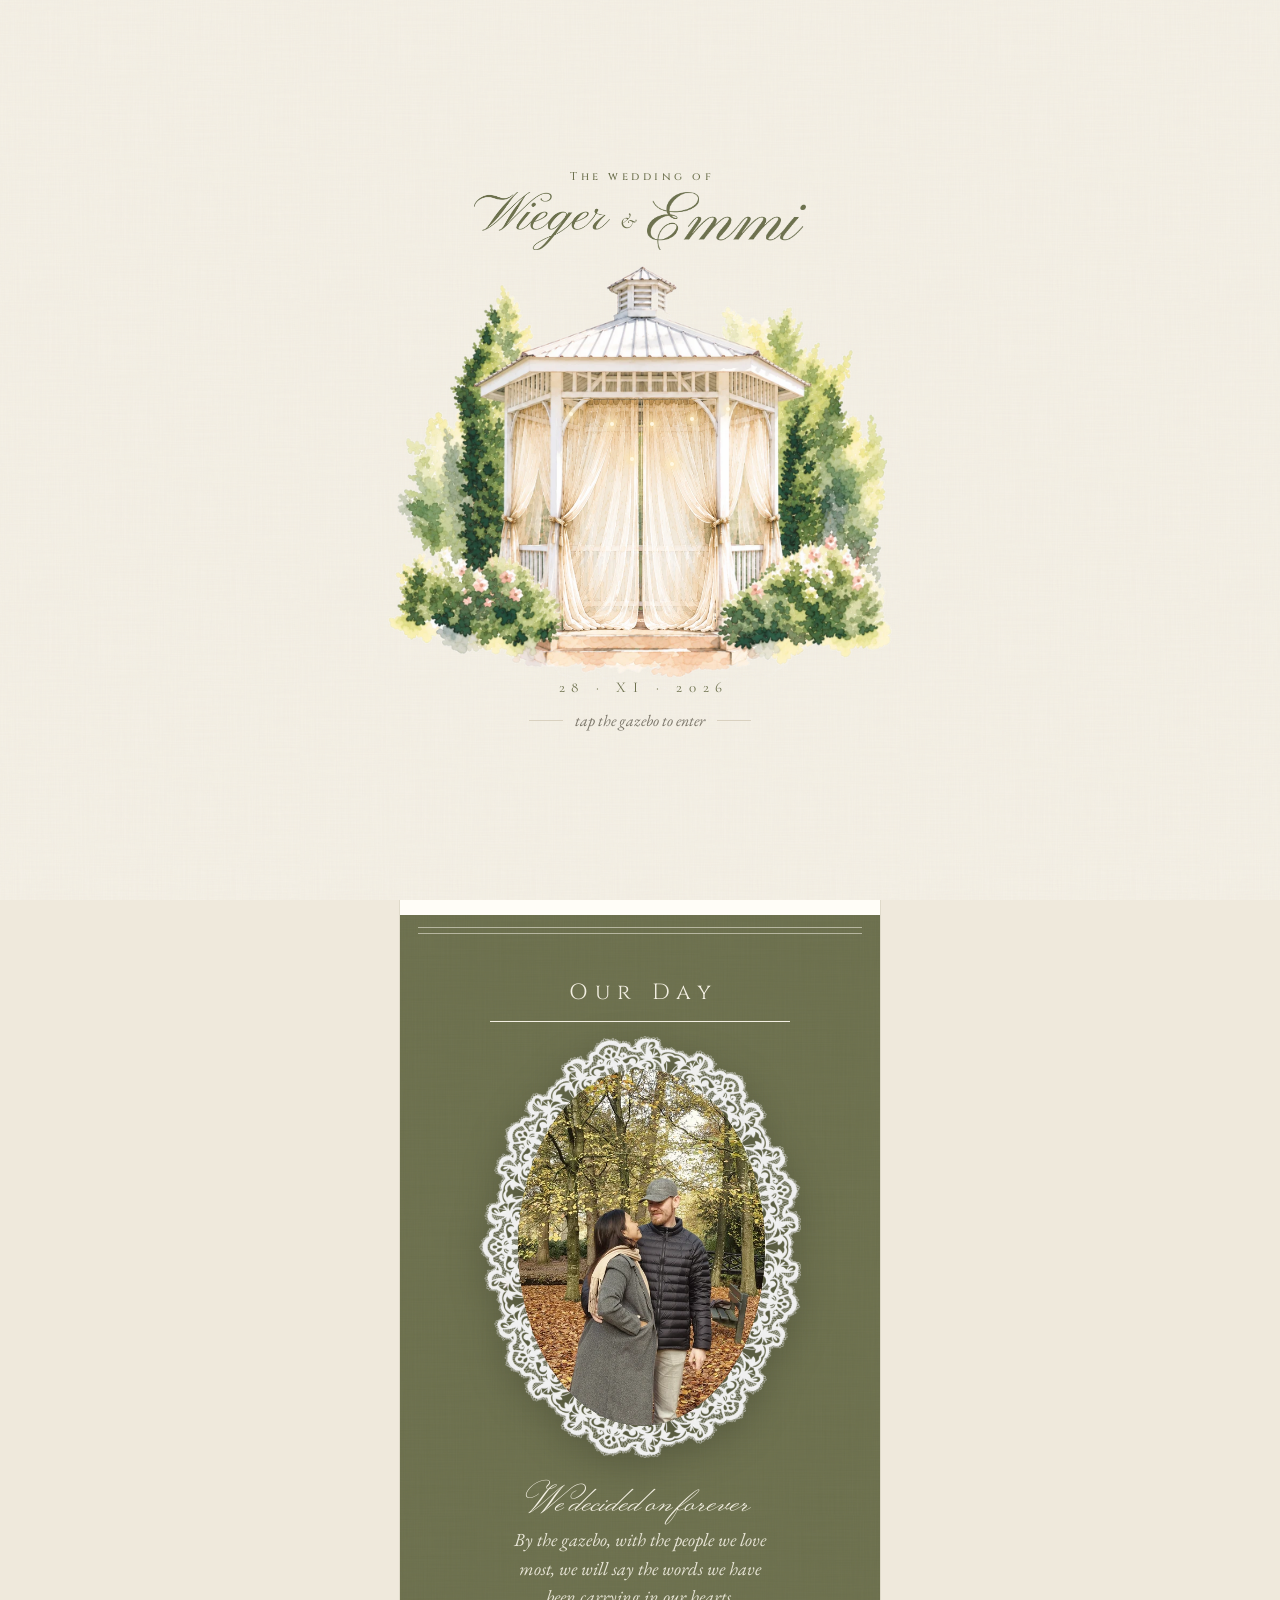
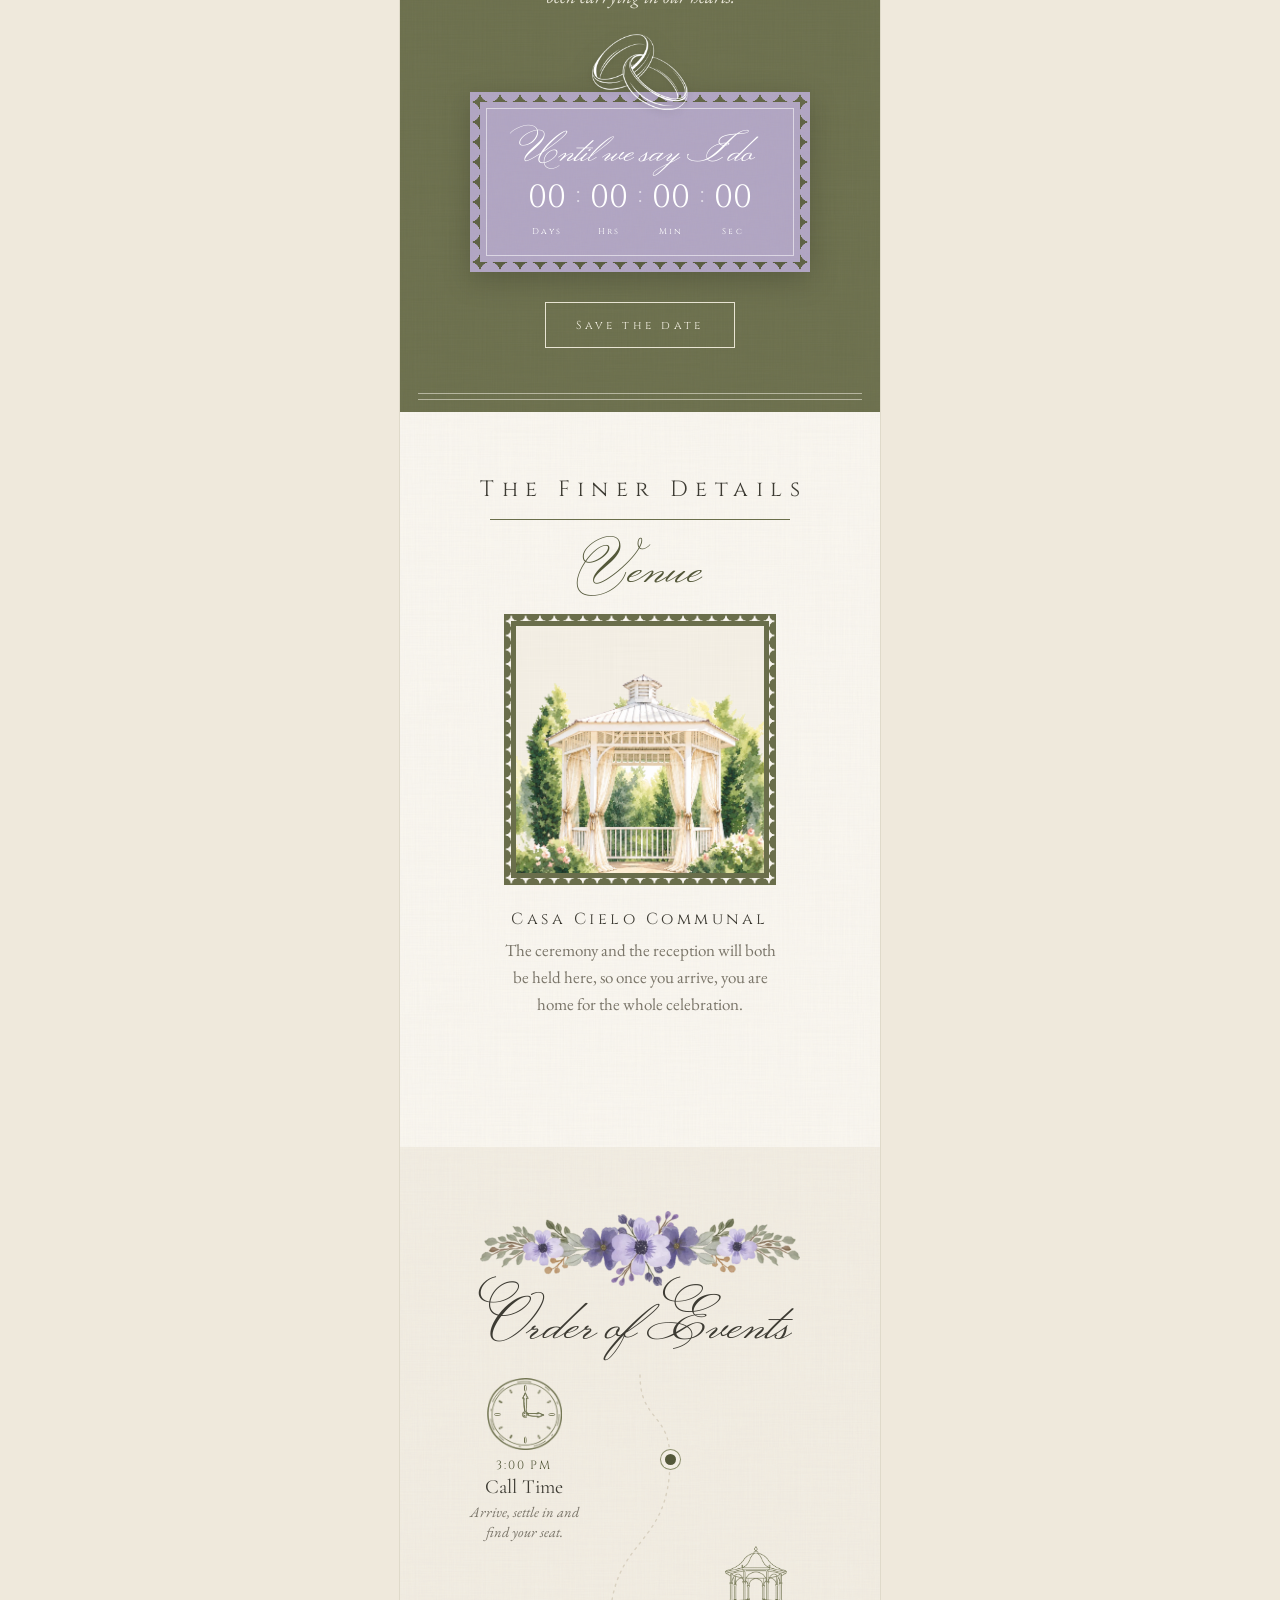
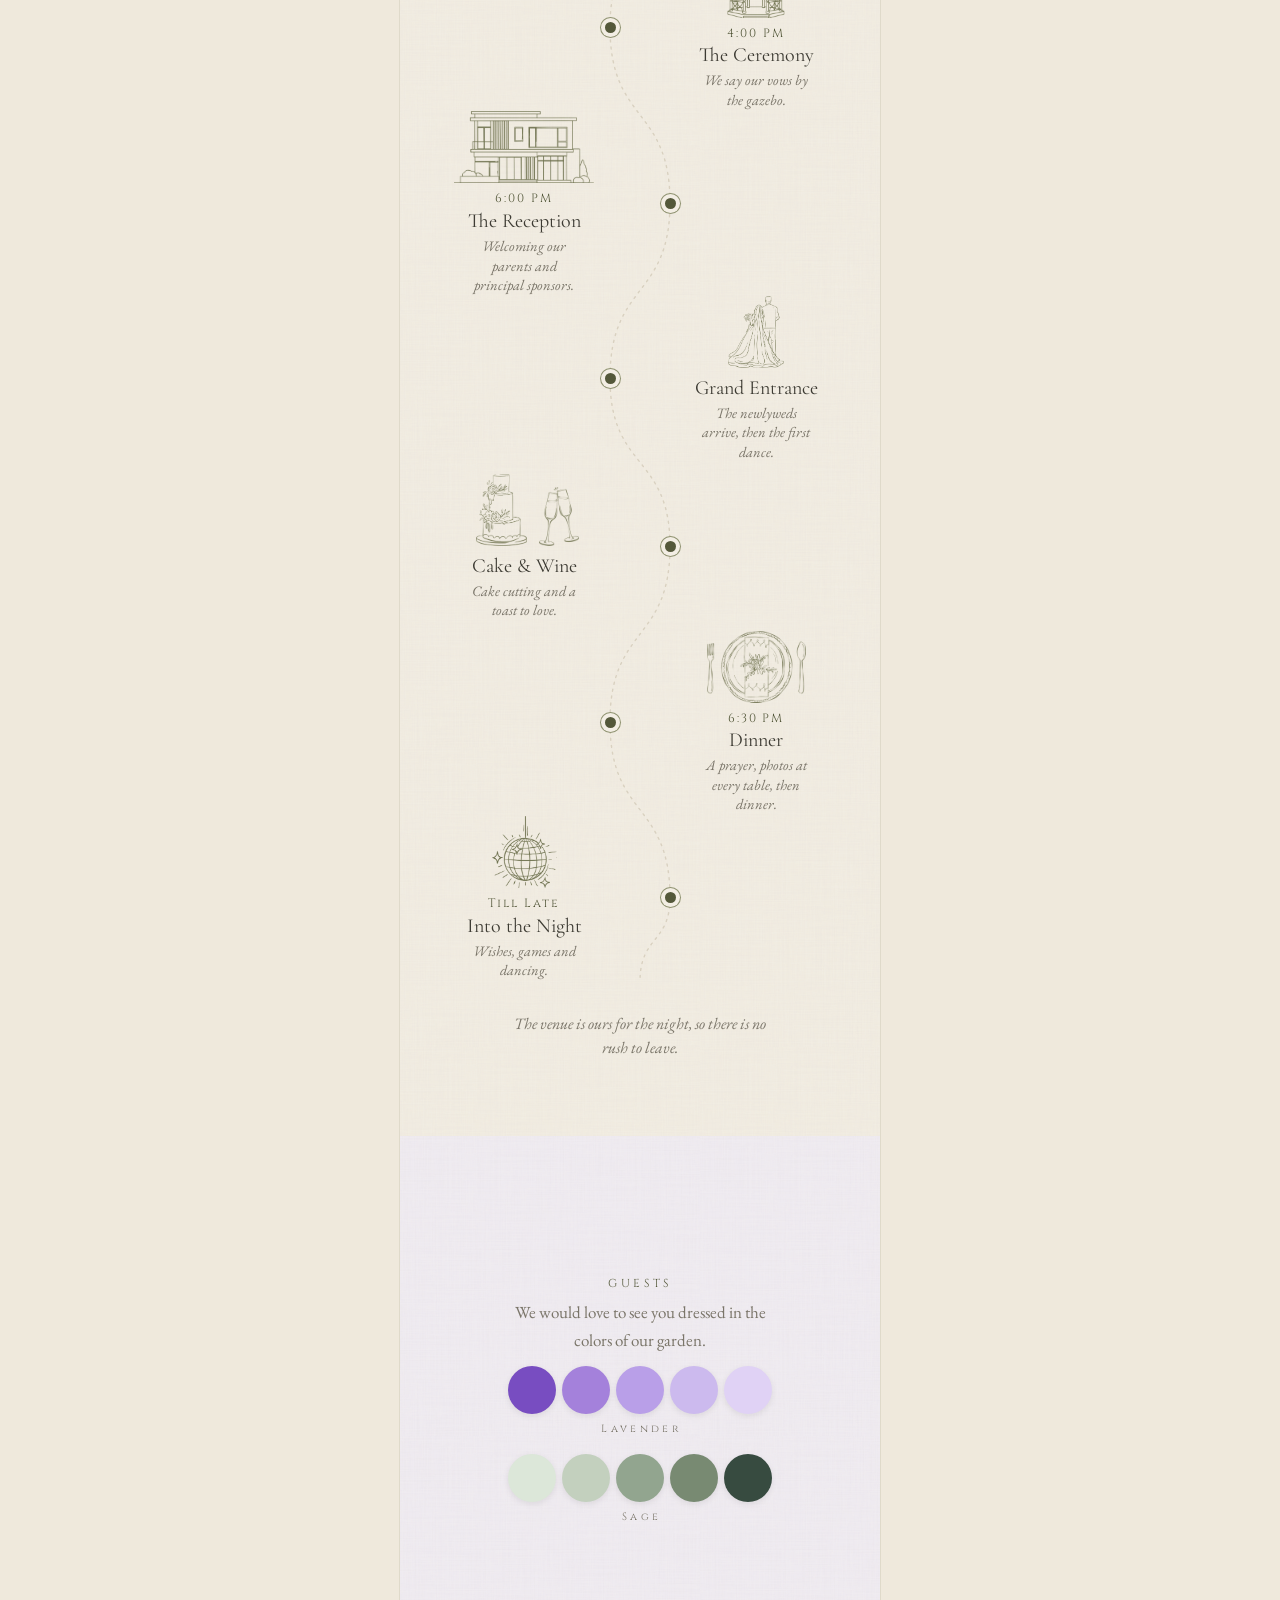
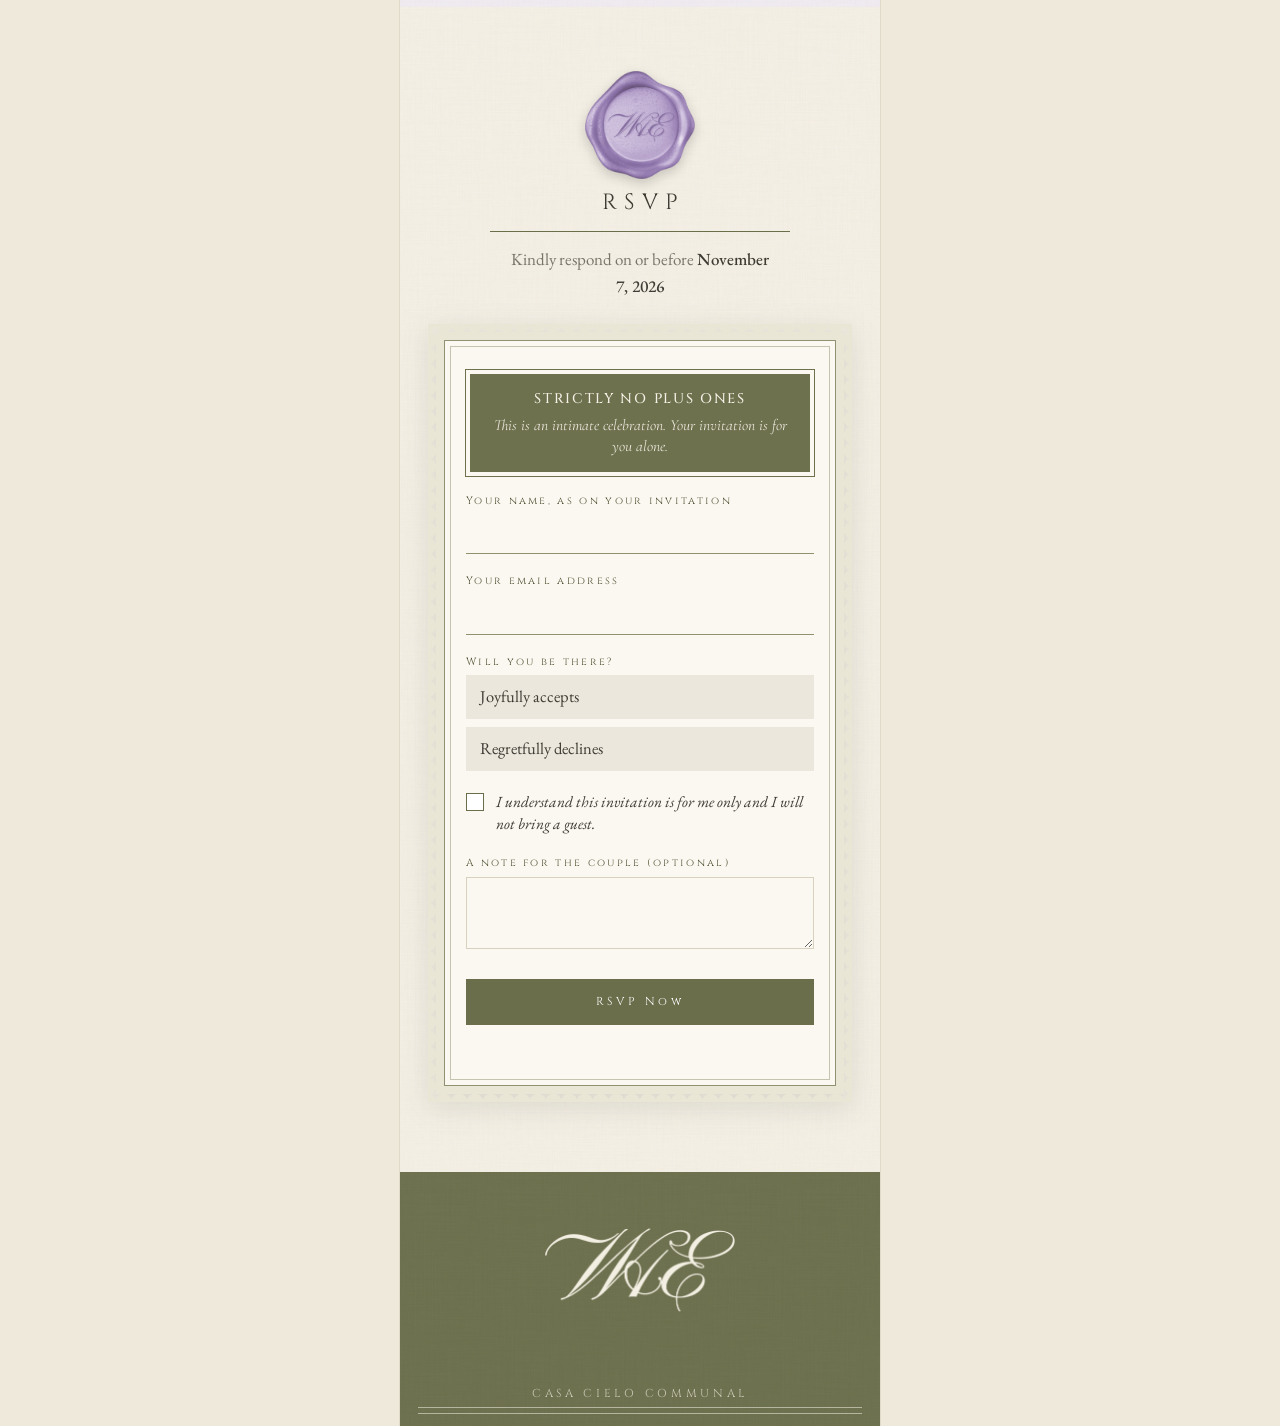
==== commit c52d2a1e: "Add files via upload" ====
--- a/index.html
+++ b/index.html
@@ -6,17 +6,17 @@
 <meta name="description" content="The wedding of Wieger and Emmi. Saturday, 28 November 2026, Casa Cielo Communal.">
 <meta property="og:title" content="Wieger &amp; Emmi · 28.11.2026">
 <meta property="og:description" content="Tap the gazebo to open your invitation.">
-<meta property="og:image" content="https://wieger-and-emmi.github.io/og.jpg">
+<meta property="og:image" content="https://wieger-and-emmi.thewhimsytouch.com/og.jpg">
 <meta property="og:image:width" content="1200">
 <meta property="og:image:height" content="630">
-<meta property="og:url" content="https://wieger-and-emmi.github.io/">
+<meta property="og:url" content="https://wieger-and-emmi.thewhimsytouch.com/">
 <meta property="og:type" content="website">
 <meta name="twitter:card" content="summary_large_image">
 <meta property="og:site_name" content="Wieger &amp; Emmi">
-<meta property="og:image:secure_url" content="https://wieger-and-emmi.github.io/og.jpg">
+<meta property="og:image:secure_url" content="https://wieger-and-emmi.thewhimsytouch.com/og.jpg">
 <meta property="og:image:type" content="image/jpeg">
 <meta property="og:image:alt" content="A watercolor gazebo with closed drapes">
-<link rel="image_src" href="https://wieger-and-emmi.github.io/og.jpg">
+<link rel="image_src" href="https://wieger-and-emmi.thewhimsytouch.com/og.jpg">
 <meta name="viewport" content="width=device-width,initial-scale=1,viewport-fit=cover">
 <meta name="color-scheme" content="only light">
 <meta name="supported-color-schemes" content="light">
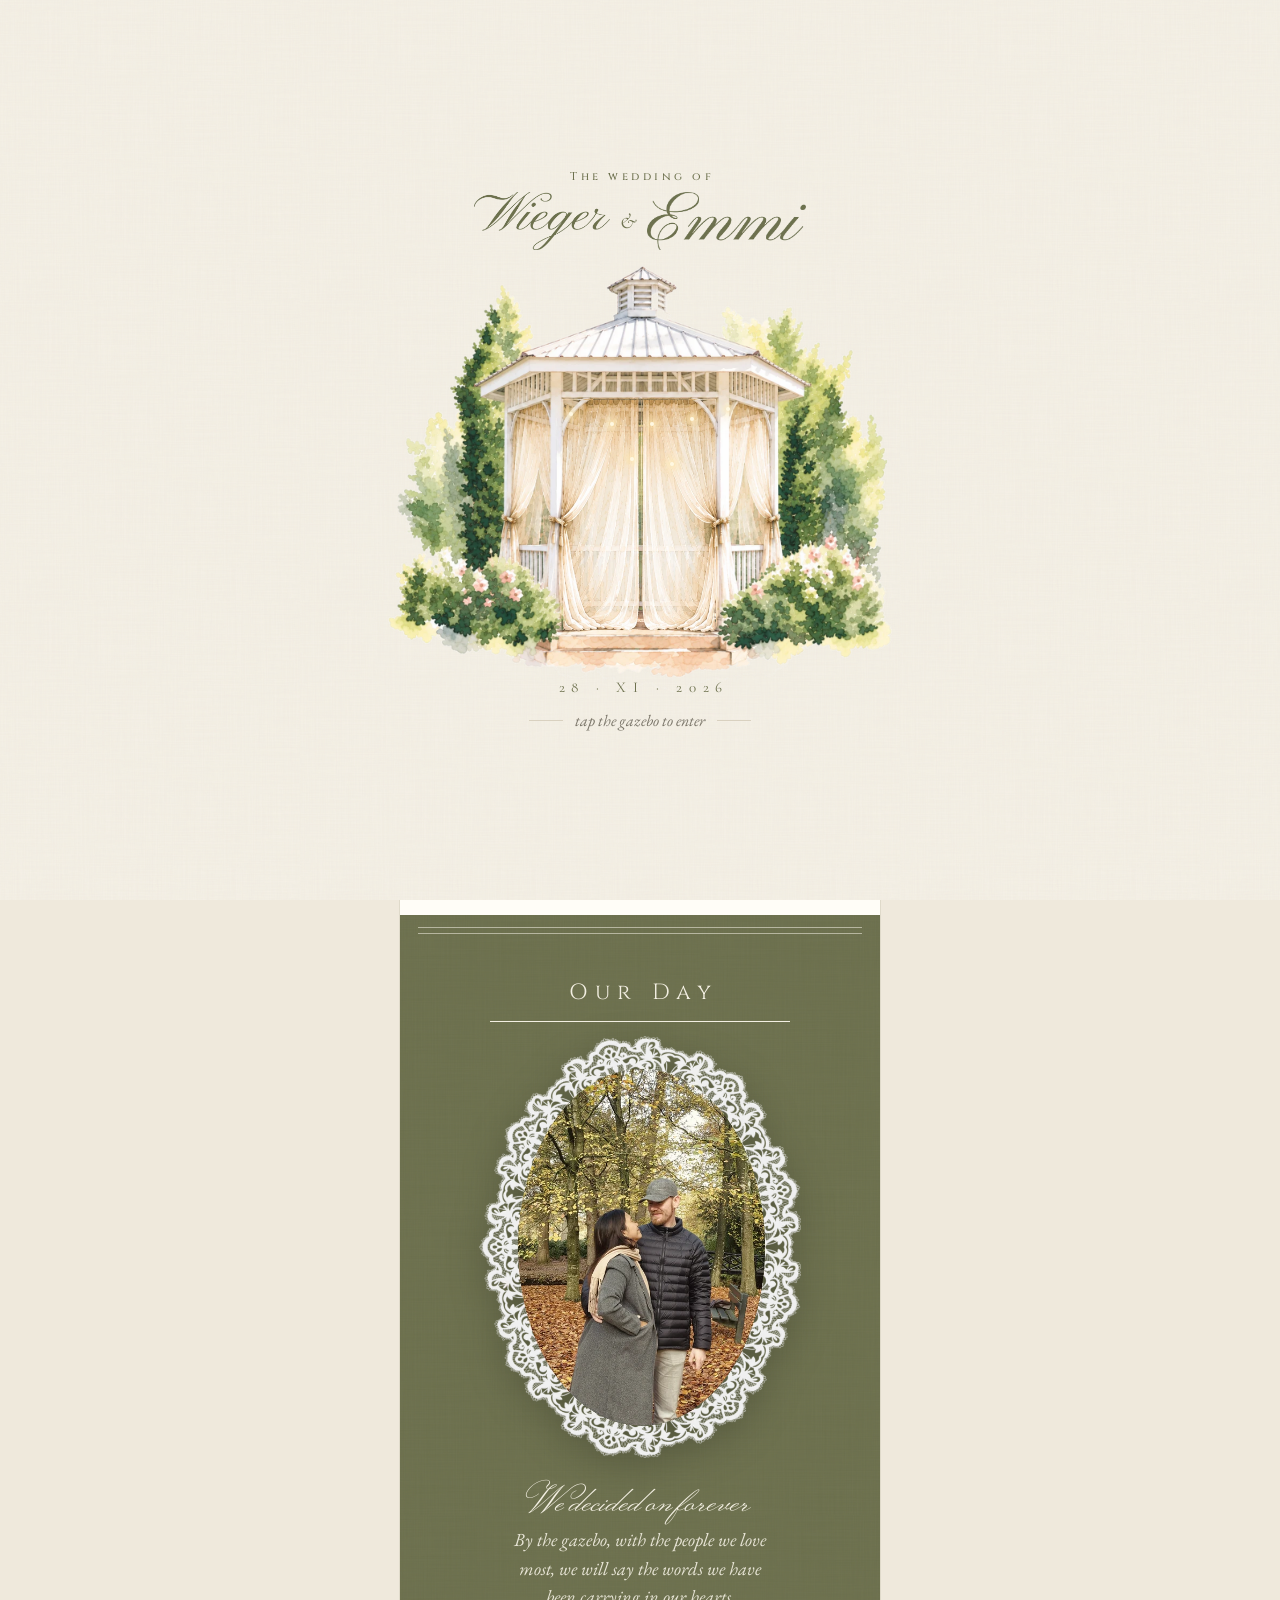
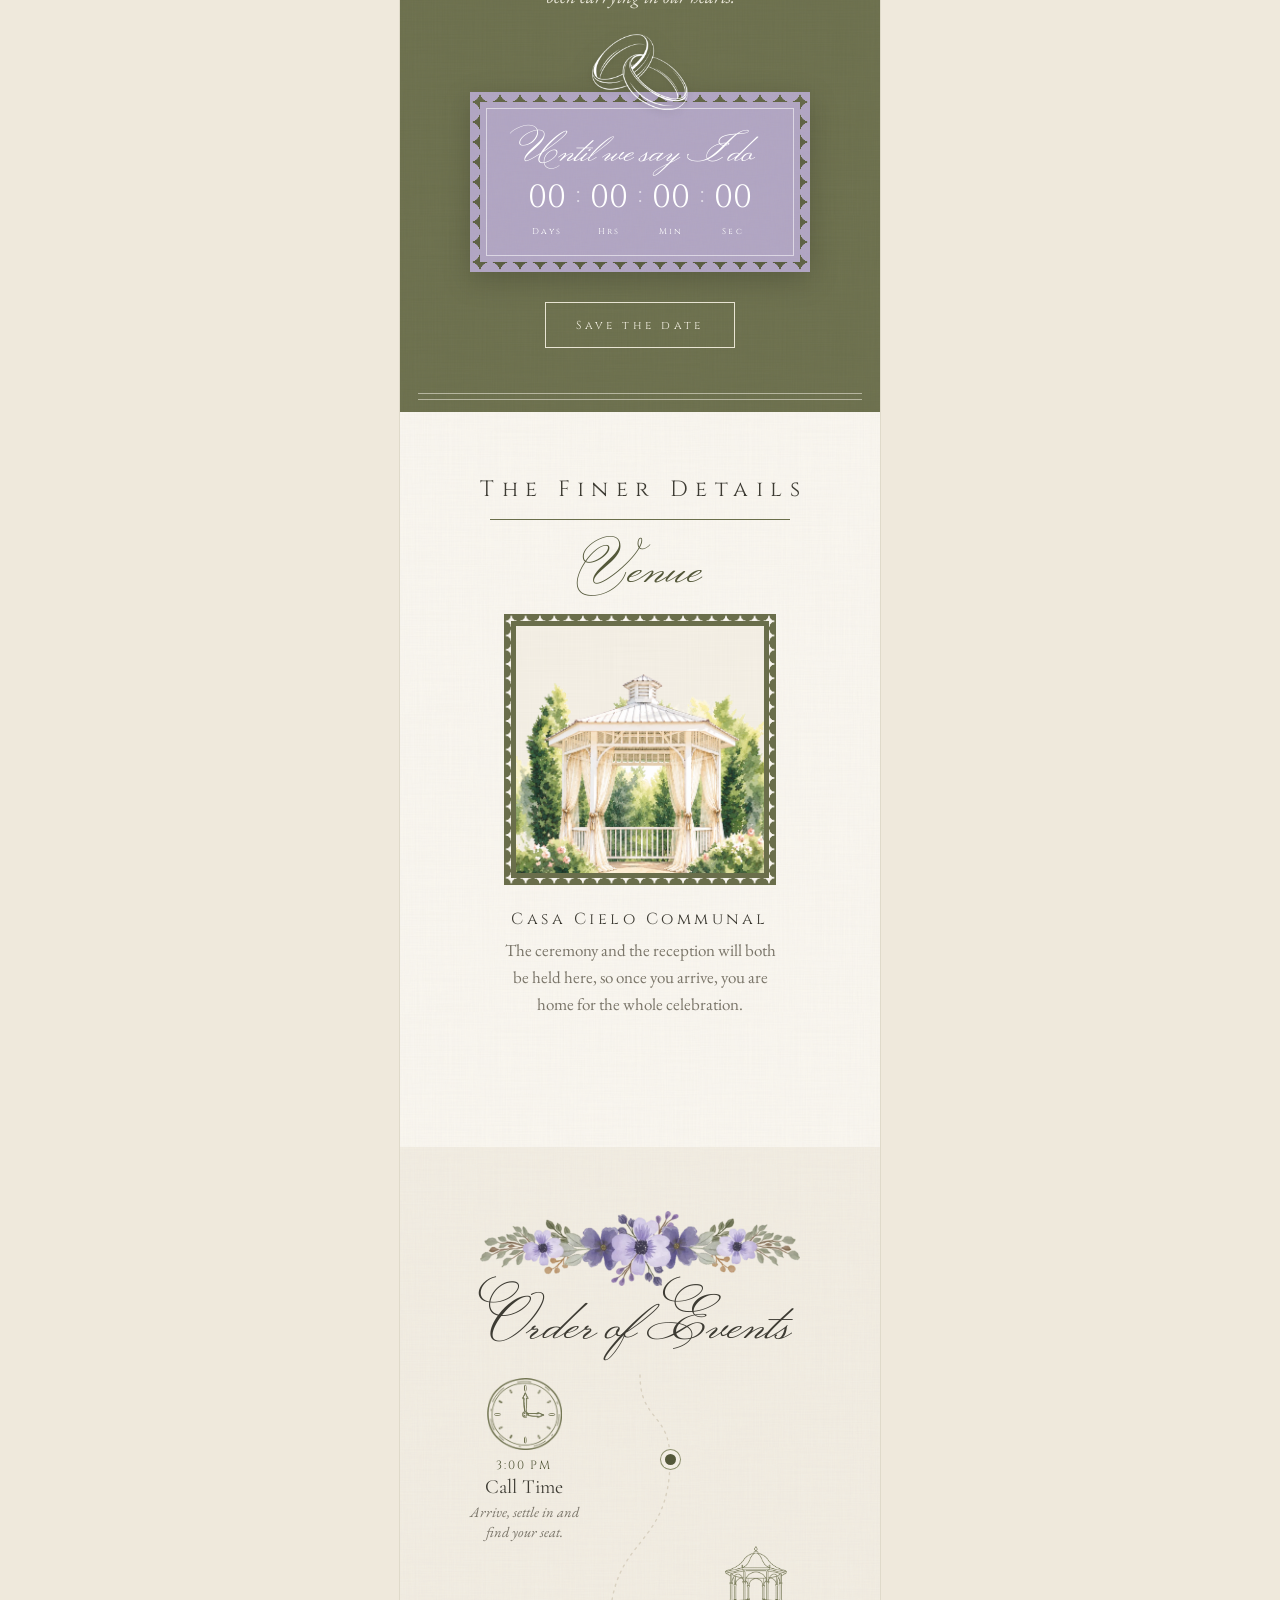
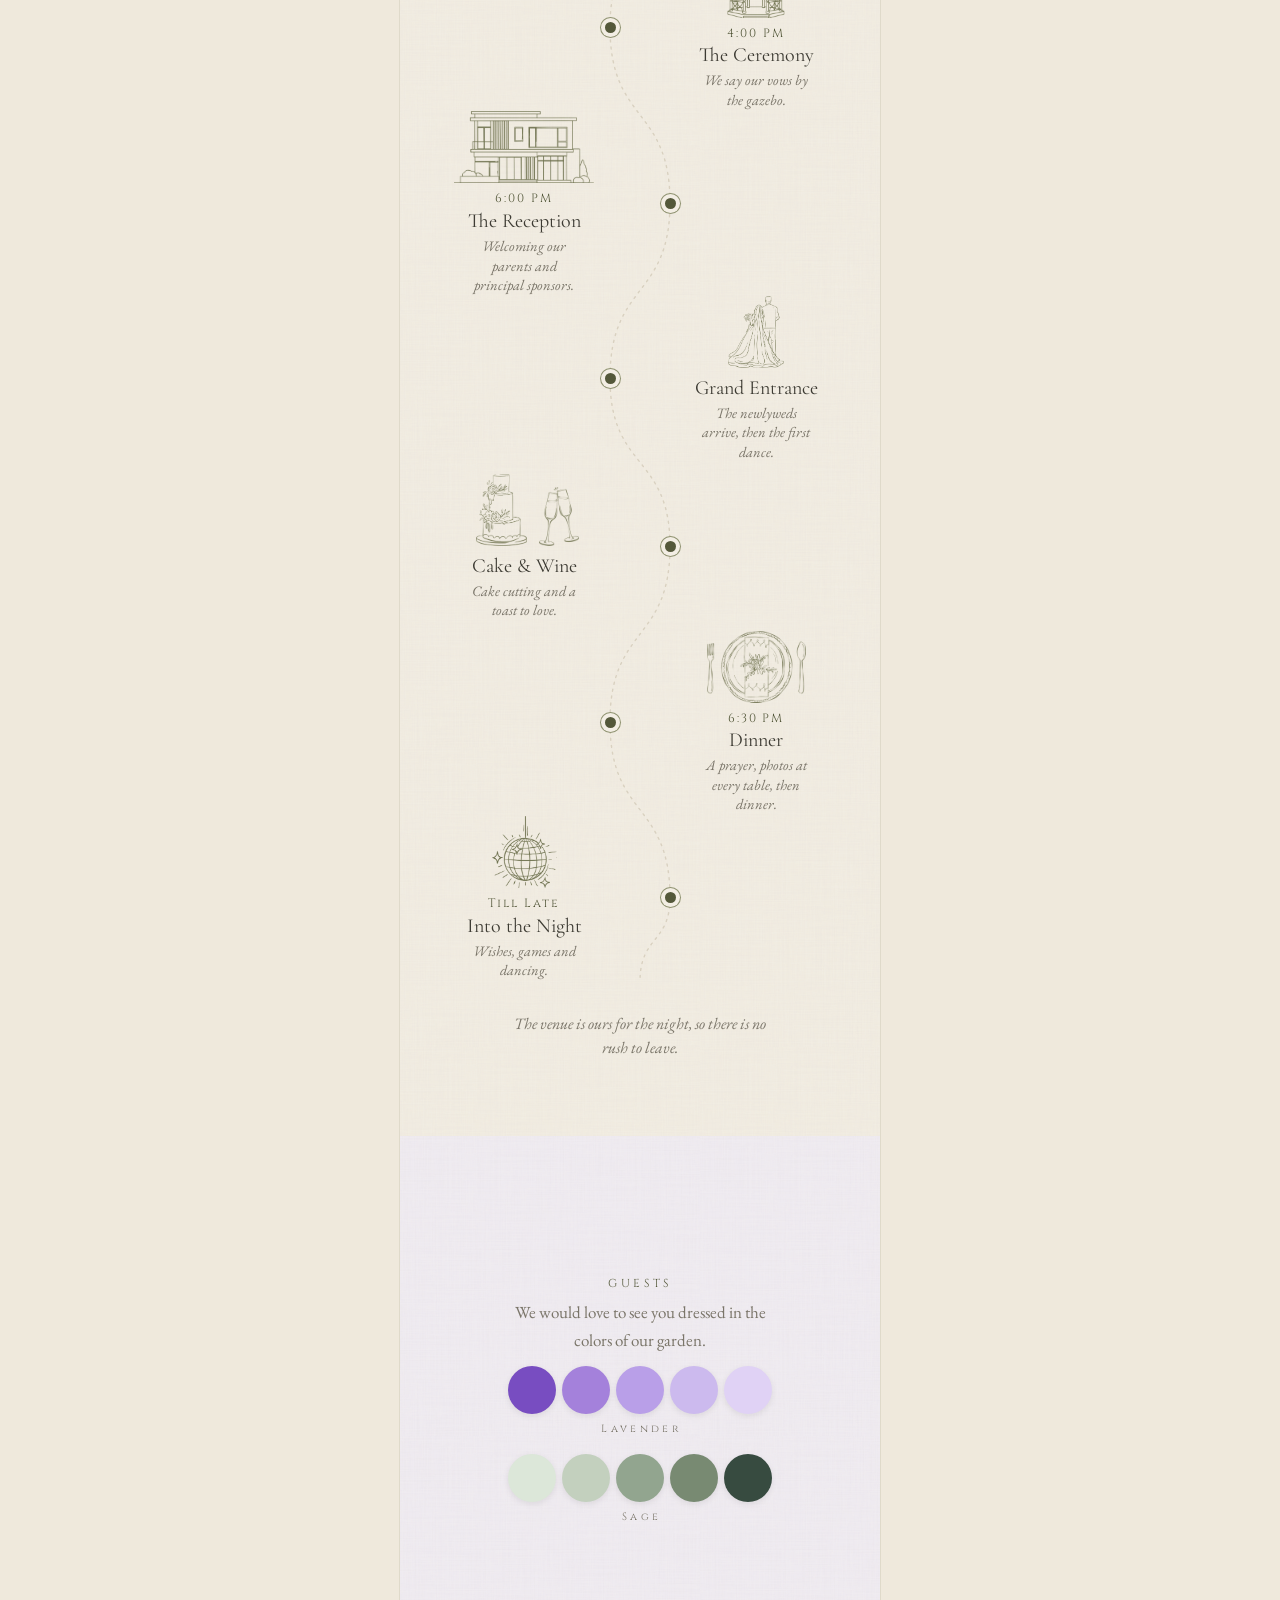
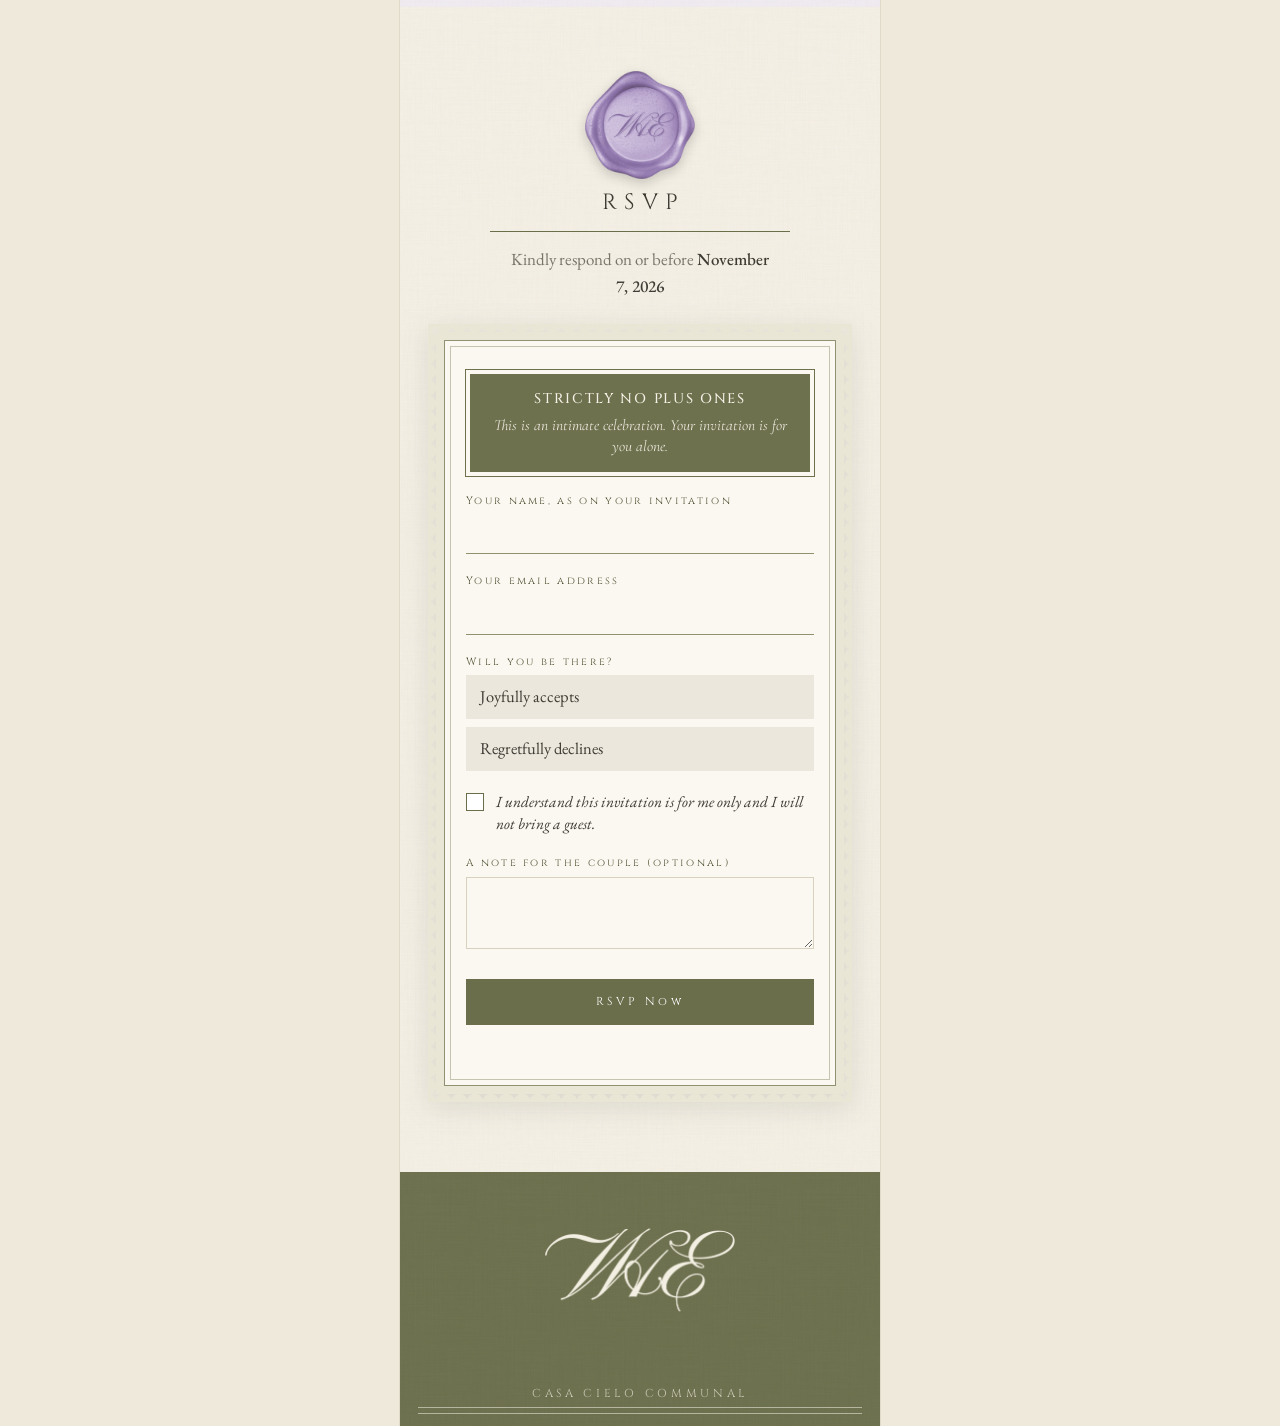
==== commit d3910f7a: "Add files via upload" ====
--- a/index.html
+++ b/index.html
@@ -27,291 +27,7 @@
 <link rel="preconnect" href="https://fonts.googleapis.com">
 <link rel="preconnect" href="https://fonts.gstatic.com" crossorigin>
 <link href="https://fonts.googleapis.com/css2?family=Cinzel:wght@400;500&family=Cormorant+Garamond:ital,wght@0,400;0,500;1,400&family=EB+Garamond:ital,wght@0,400;0,500;1,400&family=Monsieur+La+Doulaise&display=swap" rel="stylesheet">
-<style>
-:root{
-  --ivory:#f6f1e7; --card:#fbf8f1; --line:#d9d1c0;
-  --olive:#6a6e4b; --olive-d:#54583a; --olive-l:#8f9270; --olive-t:#e9e6d6;
-  --lav:#b1a5c4; --lav-d:#8c7fa3; --lav-l:#e6e0ec; --lav-t:#f1edf3;
-  --ink:#3d3b33; --muted:#7a7569;
-  --script:'Monsieur La Doulaise',cursive;
-  --caps:'Cinzel',serif;
-  --serif:'EB Garamond',Georgia,serif;
-  --corm:'Cormorant Garamond',Georgia,serif;
-  --linen:url("data:image/svg+xml,%3Csvg xmlns='http://www.w3.org/2000/svg' width='300' height='300'%3E%3Cfilter id='a'%3E%3CfeTurbulence type='fractalNoise' baseFrequency='.9 .012' numOctaves='2' seed='3'/%3E%3CfeColorMatrix values='0 0 0 0 .42 0 0 0 0 .4 0 0 0 0 .33 0 0 0 .05 0'/%3E%3C/filter%3E%3Cfilter id='b'%3E%3CfeTurbulence type='fractalNoise' baseFrequency='.012 .9' numOctaves='2' seed='8'/%3E%3CfeColorMatrix values='0 0 0 0 .42 0 0 0 0 .4 0 0 0 0 .33 0 0 0 .05 0'/%3E%3C/filter%3E%3Crect width='300' height='300' filter='url(%23a)'/%3E%3Crect width='300' height='300' filter='url(%23b)'/%3E%3C/svg%3E");
-}
-*{box-sizing:border-box}
-html{-webkit-text-size-adjust:100%;scroll-behavior:smooth}
-body{margin:0;color:var(--ink);font:400 17px/1.6 var(--serif);background:#efe9dc;overflow-x:hidden}
-
-body.locked{overflow:hidden;height:100svh}
-img{max-width:100%;height:auto;display:block}
-.linen{background-color:var(--ivory);background-image:var(--linen)}
-
-/* ===== INTRO ===== */
-#intro{position:fixed;inset:0;z-index:40;display:flex;flex-direction:column;align-items:center;justify-content:center;padding:24px 16px;overflow:hidden}
-.i-top{font:500 11px/1 var(--caps);letter-spacing:.32em;color:#6d714e;opacity:0;animation:up 1.2s .4s forwards;padding-left:.42em}
-.i-names{display:flex;align-items:center;justify-content:center;gap:10px;margin:10px 0 0;opacity:0;animation:up 1.4s .7s forwards;white-space:nowrap}
-.i-names img{height:clamp(40px,11vw,58px);width:auto}
-.i-names i{font:italic 400 22px/1 var(--corm);color:#6d714e}
-.stage{position:relative;width:min(86vw,56svh,520px);aspect-ratio:1;margin:-2% 0 -4%;cursor:pointer;border:0;padding:0;background:none;-webkit-tap-highlight-color:transparent;
-  opacity:0;animation:fade 1.8s .2s forwards}
-.stage img{width:100%;height:100%}
-.stage:focus-visible{outline:1px solid var(--lav-d);outline-offset:4px}
-.fl{position:absolute;width:4px;height:4px;border-radius:50%;background:#fff8e2;box-shadow:0 0 6px 3px rgba(255,236,186,.8),0 0 16px 7px rgba(255,220,150,.35);animation:twinkle 2.8s ease-in-out infinite;pointer-events:none}
-.i-date{font:400 15px/1 var(--corm);letter-spacing:.45em;color:#6d714e;opacity:0;animation:up 1.2s 1.1s forwards;padding-left:.5em}
-.i-tap{margin-top:18px;display:flex;align-items:center;gap:12px;font:italic 400 16px/1 var(--serif);color:var(--muted);opacity:0;animation:fade 1s 1.8s forwards}
-.i-tap::before,.i-tap::after{content:"";width:34px;height:1px;background:var(--line)}
-.i-tap span{animation:breathe 2.4s ease-in-out infinite}
-#intro.go .i-top,#intro.go .i-names,#intro.go .i-date,#intro.go .i-tap{animation:none;opacity:0;transition:opacity .5s}
-#intro.go .stage{cursor:default}
-.stage{transform-origin:49.6% 55%;transition:transform 2.6s cubic-bezier(.45,0,.3,1)}
-#intro.go .stage{transform:scale(2.3)}
-#intro.through .stage{transform:scale(var(--z,5));transition:transform 2.8s cubic-bezier(.45,0,.35,1)}
-#intro.go .stage img{animation:none}
-
-/* ===== DRAPES (inside the gazebo) ===== */
-.gzc{position:absolute;left:34.45%;top:34.45%;width:30.62%;height:45.77%;pointer-events:none;transition:opacity 1s ease}
-.gzo{position:absolute;inset:0;width:100%;height:100%;pointer-events:none;clip-path:inset(34.45% 34.93% 19.78% 34.45%);transition:clip-path .01s,opacity 1s ease}
-#intro.done .gzo{clip-path:inset(0 0 0 0)}
-#intro.done .gzc{opacity:0;transition:opacity .8s ease}
-#intro.leave{opacity:0;transition:opacity 2.6s cubic-bezier(.45,0,.55,1)}
-#flash{position:fixed;inset:0;z-index:60;pointer-events:none;opacity:0;background:radial-gradient(circle at 50% 50%,#fffdf5 0%,#fff8e6 45%,rgba(255,248,230,0) 75%)}
-#flash.go{animation:flash 1.6s ease forwards}
-@keyframes flash{0%{opacity:0;transform:scale(.4)}30%{opacity:1;transform:scale(1.4)}100%{opacity:0;transform:scale(2)}}
-#invite.enter{animation:enter 1.9s cubic-bezier(.16,.84,.3,1) both;transform-origin:50% 30vh;z-index:45}
-@keyframes enter{0%{opacity:0;transform:perspective(900px) translateY(55vh) rotateX(58deg) scale(.6);filter:blur(8px)}
-  45%{opacity:1;filter:blur(0)}
-  75%{transform:perspective(900px) translateY(-14px) rotateX(-4deg) scale(1.02)}
-  100%{opacity:1;transform:none;filter:none}}
-.burst{position:fixed;z-index:61;width:9px;height:13px;border-radius:50% 50% 50% 50%/60% 60% 40% 40%;pointer-events:none;animation:burst 1.8s cubic-bezier(.15,.7,.3,1) forwards}
-@keyframes burst{0%{transform:translate(0,0) rotate(0);opacity:1}100%{transform:translate(var(--bx),var(--by)) rotate(var(--br));opacity:0}}
-
-/* ===== PETALS ===== */
-#petals{position:fixed;inset:0;pointer-events:none;z-index:30;overflow:hidden}
-.pt{position:absolute;top:-20px;border-radius:50% 50% 50% 50%/60% 60% 40% 40%;opacity:0;animation:fall linear infinite}
-
-/* ===== PAGE ===== */
-#invite{max-width:480px;margin:0 auto;position:relative;box-shadow:0 0 0 1px rgba(109,113,78,.12)}
-section{position:relative;padding:64px 28px;text-align:center;overflow:hidden}
-.caps{font:400 11.5px/1.7 var(--caps);letter-spacing:.32em;text-transform:uppercase}
-.h-caps{font:400 22px/1.3 var(--caps);letter-spacing:.34em;margin:0 0 6px;padding-left:.34em}
-.h-script{font:400 clamp(46px,13vw,58px)/1.1 var(--script);margin:0 0 10px;font-weight:400}
-.rule{width:100%;max-width:300px;height:1px;background:currentColor;opacity:.35;margin:14px auto}
-p{margin:0 auto 12px;max-width:34ch}
-.muted{color:var(--muted)}
-.olive{background-color:var(--olive);background-image:var(--linen);color:#f3efe2}
-.scallop-top::before{content:"";position:absolute;left:18px;right:18px;top:12px;height:5px;border-top:1px solid rgba(243,239,226,.55);border-bottom:1px solid rgba(243,239,226,.55)}
-.scallop-top::after{content:"";position:absolute;left:18px;right:18px;bottom:12px;height:5px;border-top:1px solid rgba(243,239,226,.55);border-bottom:1px solid rgba(243,239,226,.55)}
-
-/* reveal */
-.rv{opacity:0;transform:translateY(24px);transition:opacity 1.1s ease,transform 1.1s cubic-bezier(.2,.7,.2,1)}
-.rv.in{opacity:1;transform:none}
-.d1{transition-delay:.15s!important}.d2{transition-delay:.3s!important}.d3{transition-delay:.45s!important}.d4{transition-delay:.6s!important}
-.grow{clip-path:inset(0 50% 0 50%);transition:clip-path 2.4s cubic-bezier(.3,.6,.2,1)}
-.grow.in{clip-path:inset(-10% -10% -10% -10%)}
-.draw path,.draw circle{stroke-dasharray:1;stroke-dashoffset:1;transition:stroke-dashoffset 2.6s ease}
-.draw.in path,.draw.in circle{stroke-dashoffset:0}
-
-/* ===== HERO ===== */
-#hero{padding:30px 14px 50px;min-height:100svh;display:flex;flex-direction:column;justify-content:center;background:#fffdf7}
-.cframe{position:relative;width:100%;max-width:440px;margin:0 auto;aspect-ratio:1000/1613;background:url(border.webp) center/100% 100% no-repeat;
-  clip-path:inset(0 50% 0 50%);transition:clip-path 2.2s cubic-bezier(.3,.6,.2,1)}
-.cframe.in{clip-path:inset(-2% -2% -2% -2%)}
-.cf-in{position:absolute;inset:13% 12% 12%;display:flex;flex-direction:column;align-items:center;justify-content:center;text-align:center;color:#6d714e}
-.cf-top{font:500 clamp(9.5px,2.7vw,12px)/1.55 var(--caps);letter-spacing:.14em;text-transform:uppercase}
-.cnames{margin:4% 0 6%;display:flex;flex-direction:column;align-items:center;font-weight:400}
-.cnames img{display:block;height:auto}
-.nm-w{width:86%}.nm-e{width:84%;margin-top:-1%}
-.cf-and{font:400 clamp(13px,3.6vw,17px)/1 var(--corm);letter-spacing:.18em;text-transform:uppercase;margin:2% 0 1%}
-.cf-date{display:flex;align-items:center;justify-content:center;gap:12px;margin:8% 0 3%;font:400 clamp(13px,3.7vw,17px)/1 var(--corm);letter-spacing:.16em}
-.cf-date b{font:400 clamp(28px,8vw,38px)/1 var(--corm);letter-spacing:.06em;padding:4px 12px;border-left:1px solid #7b8f63;border-right:1px solid #7b8f63}
-.cf-time{font:400 clamp(13px,3.6vw,16px)/1.4 var(--corm);letter-spacing:.16em;margin-bottom:7%}
-.cf-venue{font:400 clamp(13px,3.7vw,17px)/1.3 var(--corm);letter-spacing:.2em;text-transform:uppercase}
-.npo{margin:4px auto 22px;max-width:340px;padding:16px 18px 14px;background:#6d714e;color:#f6f1e7;text-align:center;outline:1px solid #6d714e;outline-offset:4px;position:relative}
-.npo-k{display:block;font:500 14px/1.3 var(--caps);letter-spacing:.12em;white-space:nowrap;text-transform:uppercase}
-.npo-s{display:block;margin-top:6px;font:italic 400 15.5px/1.4 var(--corm);opacity:.92}
-.hero-note{margin-top:22px;font:italic 400 16px/1.5 var(--corm);color:#6d714e}
-.scroll-cue{margin-top:24px;font:400 11px/1 var(--corm);letter-spacing:.3em;text-transform:uppercase;color:#6d714e;display:flex;flex-direction:column;align-items:center;gap:10px;padding-left:.3em}
-.scroll-cue::after{content:"";width:1px;height:34px;background:linear-gradient(#7b8f63,transparent);animation:cue 2.4s ease-in-out infinite;transform-origin:top}
-
-/* ===== scalloped shapes ===== */
-.scal{-webkit-mask:radial-gradient(var(--r),#000 98%,#0000) round calc(-1*var(--r)) calc(-1*var(--r))/calc(2*var(--r)) calc(2*var(--r)),linear-gradient(#000 0 0) content-box;
-  mask:radial-gradient(var(--r),#000 98%,#0000) round calc(-1*var(--r)) calc(-1*var(--r))/calc(2*var(--r)) calc(2*var(--r)),linear-gradient(#000 0 0) content-box}
-
-/* ===== STORY ===== */
-.lace-ph{width:76%;max-width:330px;margin:10px auto 0;transform:scale(.92);transition:transform 1.6s cubic-bezier(.2,.8,.2,1)}
-.lace-ph.in{transform:none}
-.lace-ph img{width:100%;height:auto;filter:drop-shadow(0 10px 18px rgba(0,0,0,.25))}
-.stamp-wrap{width:78%;margin:8px auto 0;transform:rotate(-3deg);transition:transform 1.4s cubic-bezier(.2,.8,.2,1);filter:drop-shadow(0 12px 16px rgba(0,0,0,.28))}
-.stamp-wrap.in{transform:rotate(-1.5deg)}
-.stamp{--r:7px;padding:var(--r);background:#fbf8f1}
-.stamp>div{padding:9px;background:#fbf8f1}
-.stamp img{width:100%;height:auto;aspect-ratio:4/5;object-fit:cover;filter:sepia(.6) blur(4px) brightness(1.1);transition:filter 2.6s ease .2s}
-.stamp-wrap.in .stamp img{filter:sepia(.06) saturate(.92)}
-.cap{font:400 36px/1 var(--script);margin:24px 0 8px}
-.quote{font:italic 400 18.5px/1.55 var(--serif);max-width:30ch;margin:0 auto;color:#e8e5d6}
-.plaque-w{position:relative;margin:80px auto 8px;width:min(100%,340px);filter:drop-shadow(0 8px 14px rgba(0,0,0,.2))}
-.plaque{--r:10px;position:relative;padding:var(--r);background:var(--lav);background-image:var(--linen);color:#fff}
-.plaque>div.pi{padding:26px 6px 20px;position:relative}
-.plaque::after{content:"";position:absolute;inset:calc(var(--r) + 6px);border:1px solid rgba(255,255,255,.55);pointer-events:none}
-.plaque .h-script{color:#fff;font-size:40px;margin:0}
-.count{display:flex;justify-content:center;align-items:flex-start;gap:2px;margin-top:8px}
-.count div{min-width:54px}
-.count b{display:block;font:400 32px/1.1 var(--caps);transition:opacity .25s,transform .25s;font-weight:400}
-.count b.tick{opacity:0;transform:translateY(-5px)}
-.count small{font:400 8.5px/1 var(--caps);letter-spacing:.25em}
-.count i{font:400 24px/1.3 var(--caps);font-style:normal;opacity:.6}
-.bow{position:absolute;left:50%;top:-58px;width:96px;height:auto;filter:drop-shadow(0 2px 3px rgba(0,0,0,.2));transform:translateX(-50%);z-index:2}
-.btn-lt{border-color:#e9e5d4!important;color:#f3efe2!important}
-.btn-lt:hover{background:#f3efe2!important;color:var(--olive-d)!important}
-
-/* ===== DETAILS ===== */
-#details{background:var(--card);background-image:var(--linen)}
-.vframe{--r:7px;width:64%;margin:16px auto 22px;padding:var(--r);background:var(--olive)}
-.vframe>div{border:5px solid var(--olive)}
-.vframe div{background:var(--ivory) var(--linen);aspect-ratio:1;display:grid;place-items:center;overflow:hidden}
-.vframe img{width:122%;max-width:none;transform:translateY(4%)}
-.vname{font:400 16px/1.5 var(--caps);letter-spacing:.22em;margin-bottom:6px}
-.btn{display:inline-flex;align-items:center;justify-content:center;min-height:46px;padding:0 30px;border:1px solid var(--olive);color:var(--olive-d);background:transparent;font:400 11.5px/1 var(--caps);letter-spacing:.3em;text-decoration:none;cursor:pointer;transition:background .3s,color .3s}
-.btn:hover{background:var(--olive);color:#fff}
-.btn.fill{background:var(--olive);color:#fff;border-color:var(--olive)}
-.btn.fill:hover{background:var(--olive-d)}
-.btns{display:flex;gap:10px;justify-content:center;flex-wrap:wrap;margin-top:18px}
-
-/* ===== TIMELINE ===== */
-#events{background:#f3eee4;background-image:var(--linen)}
-.tl{position:relative;margin:22px auto 0;max-width:380px}
-.curve{position:absolute;inset:0;width:100%;height:100%;overflow:visible;pointer-events:none}
-.curve path{fill:none;stroke-linecap:round}
-.curve .track{stroke:var(--line);stroke-width:1.4;stroke-dasharray:2 5}
-.curve .ink{stroke:var(--olive-d);stroke-width:1.5}
-.ev{display:grid;grid-template-columns:1fr 84px 1fr;align-items:center;min-height:168px;position:relative}
-.ev .side{display:flex;flex-direction:column;align-items:center;gap:2px;text-align:center}
-.ev .dot{width:11px;height:11px;border-radius:50%;background:var(--olive-d);box-shadow:0 0 0 4px #f3eee4,0 0 0 5px var(--olive-l);margin:0 auto;position:relative;z-index:1;transform:scale(0);transition:transform .6s cubic-bezier(.3,1.8,.5,1) .3s}
-.ev.l .dot{left:30px}.ev.r .dot{left:-30px}
-.ev.in .dot{transform:scale(1)}
-.ev .ic{width:auto;height:72px;max-width:150px;object-fit:contain;margin-bottom:6px;opacity:0;transform:translateY(10px) scale(.9);transition:opacity .9s ease .2s,transform .9s ease .2s}
-.ev.in .ic{opacity:1;transform:none}
-/* little life in each drawing, starting once it scrolls into view */
-.ev .ic-clock{display:block;position:relative;width:75px;height:72px}
-.ic-clock img{position:absolute;inset:0;width:100%;height:100%}
-.ic-clock .hh,.ic-clock .mh{transform-origin:50.6% 50.3%}
-.ev.in .ic-clock .mh{animation:minSpin 3.2s cubic-bezier(.4,0,.2,1) .5s both}
-.ev.in .ic-clock .hh{animation:hourSpin 3.2s cubic-bezier(.4,0,.2,1) .5s both}
-@keyframes minSpin{from{transform:rotate(-1080deg)}to{transform:rotate(0)}}
-@keyframes hourSpin{from{transform:rotate(-90deg)}to{transform:rotate(0)}}
-/* scenes: each drawing does what its moment is about */
-.ev .sc{display:block;position:relative;height:72px;overflow:visible}
-.sc>img{display:block;height:100%;width:auto;margin:0 auto}
-.ev .sc-gz{width:63px}.ev .sc-house{width:140px}.ev .sc-walk{width:57px}.ev .sc-cake{width:110px}.ev .sc-plate{width:99px}.ev .sc-disco{width:64px}
-/* ceremony: her flowers bloom on both sides of the gazebo */
-.sc-gz .gfl{position:absolute;bottom:-3px;width:40px;height:auto;opacity:0;transform:scale(0)}
-.sc-gz .gfl-l{left:-24px;transform-origin:100% 80%}.sc-gz .gfl-r{right:-24px;transform-origin:0 80%}
-.ev.in .sc-gz .gfl-l{animation:gzBloom 1.8s cubic-bezier(.3,1.4,.5,1) .9s forwards,flSway 4s ease-in-out 2.8s infinite}
-.ev.in .sc-gz .gfl-r{animation:gzBloom 1.8s cubic-bezier(.3,1.4,.5,1) 1.3s forwards,flSway 4s ease-in-out 3.2s infinite}
-@keyframes gzBloom{0%{opacity:0;transform:scale(0) rotate(-25deg)}40%{opacity:1}100%{opacity:1;transform:scale(1) rotate(0)}}
-@keyframes flSway{0%,100%{opacity:1;transform:scale(1)}50%{opacity:1;transform:scale(1.06) rotate(2deg)}}
-.sc-gz>img{transform-origin:50% 100%}
-.ev.in .sc-gz>img{animation:gzSway 4s ease-in-out .8s infinite}
-@keyframes gzSway{0%,100%{transform:rotate(-1.8deg)}50%{transform:rotate(1.8deg)}}
-/* reception: little lavender sparkles twinkle around the house */
-.sc-house .tw{position:absolute;width:13px;height:auto;opacity:0}
-.sc-house .t1{left:-8px;top:2px}.sc-house .t2{right:4px;top:-12px;width:10px}.sc-house .t3{right:-12px;top:34px;width:11px}
-.ev.in .sc-house .t1{animation:hsTwk 2.8s ease-in-out 1s infinite}.ev.in .sc-house .t2{animation:hsTwk 2.8s ease-in-out 1.9s infinite}.ev.in .sc-house .t3{animation:hsTwk 2.8s ease-in-out 2.8s infinite}
-@keyframes hsTwk{0%,100%{opacity:0;transform:scale(.3) rotate(0)}50%{opacity:1;transform:scale(1) rotate(20deg)}}
-/* grand entrance: the couple walks slowly forward */
-.sc-walk>img{transform-origin:50% 100%}
-.ev.in .sc-walk>img{animation:walkIn 5s ease-out .6s both,gait 1.6s ease-in-out .6s infinite}
-@keyframes walkIn{from{scale:1.14;translate:0 6px}to{scale:1;translate:0 0}}
-@keyframes gait{0%,100%{rotate:-1.6deg;transform:translateY(0)}25%{transform:translateY(-1.5px)}50%{rotate:1.6deg;transform:translateY(0)}75%{transform:translateY(-1.5px)}}
-/* cake and wine: the glasses clink */
-.sc-cake{display:flex!important;align-items:flex-end;justify-content:center;gap:4px}
-.sc-cake .cake{height:100%;width:auto}
-.sc-cake .ch{position:relative;display:block;height:82%;aspect-ratio:200/292}
-.sc-cake .ch img{position:absolute;inset:0;width:100%;height:100%}
-.sc-cake .cl{transform-origin:19% 97%}.sc-cake .cr{transform-origin:79% 90%}
-.ev.in .sc-cake .cl{animation:clinkL 2.8s ease-in-out 1s infinite}
-.ev.in .sc-cake .cr{animation:clinkR 2.8s ease-in-out 1s infinite}
-.ev.in .sc-cake .ck{animation:clinkK 2.8s ease-in-out 1s infinite}
-@keyframes clinkL{0%,100%{transform:rotate(-5deg)}55%{transform:rotate(-5deg)}70%{transform:rotate(0)}76%{transform:rotate(-2deg)}82%{transform:rotate(0)}}
-@keyframes clinkR{0%,100%{transform:rotate(5deg)}55%{transform:rotate(5deg)}70%{transform:rotate(0)}76%{transform:rotate(2deg)}82%{transform:rotate(0)}}
-@keyframes clinkK{0%,68%,100%{opacity:0;transform:scale(.6)}74%{opacity:1;transform:scale(1.1)}90%{opacity:0;transform:scale(1)}}
-.sc-cake .ck{transform-origin:42% 6%}
-/* dinner: fork and spoon move a little */
-.sc-plate .ut{position:absolute;inset:0;width:100%;height:100%}
-.sc-plate .fk{transform-origin:4% 50%}.sc-plate .sp{transform-origin:95% 50%}
-.ev.in .sc-plate .fk{animation:fork 3s ease-in-out 1s infinite}
-.ev.in .sc-plate .sp{animation:spoon 3s ease-in-out 1.5s infinite}
-@keyframes fork{0%,60%,100%{transform:none}20%{transform:translate(-2px,-2px) rotate(-6deg)}40%{transform:translate(0,-1px) rotate(3deg)}}
-@keyframes spoon{0%,60%,100%{transform:none}20%{transform:translate(2px,-2px) rotate(6deg)}40%{transform:translate(0,-1px) rotate(-3deg)}}
-/* into the night: the disco ball turns */
-.sc-disco .spin{display:block;height:100%;aspect-ratio:198/221;overflow:hidden;margin:0 auto}
-.sc-disco .spin img{display:block;height:100%;width:auto;max-width:none}
-.ev.in .sc-disco .spin img{animation:discoTurn 2.4s steps(16) .8s infinite}
-@keyframes discoTurn{to{transform:translateX(-100%)}}
-@media (prefers-reduced-motion:reduce){.ev .ic,.ev .ic *{animation:none!important}}
-.ev svg{width:72px;height:72px;fill:none;stroke:var(--olive-d);stroke-width:1.15;stroke-linecap:round;stroke-linejoin:round;filter:url(#sketch);margin-bottom:4px}
-.ev .t{font:400 12px/1.3 var(--caps);letter-spacing:.16em;color:var(--olive-d)}
-.ev .h{font:400 20px/1.25 var(--corm);color:var(--ink)}
-.ev .n{font:italic 400 14.5px/1.35 var(--serif);color:var(--muted);max-width:16ch}
-.tl-note{margin-top:30px;font:italic 400 16px/1.5 var(--serif);color:var(--muted)}
-
-/* ===== ATTIRE ===== */
-#attire{background:var(--lav-t);background-image:var(--linen)}
-.sw{display:flex;justify-content:center;gap:6px;margin:8px 0 4px}
-.sw i{width:48px;height:48px;border-radius:50%;box-shadow:0 2px 6px rgba(0,0,0,.08);transform:translateY(-14px);opacity:0;transition:transform .8s cubic-bezier(.3,1.5,.5,1),opacity .6s}
-.in .sw i{transform:none;opacity:1}
-.sw-l{font:400 10.5px/1 var(--caps);letter-spacing:.32em;color:var(--muted);margin:10px 0 20px;padding-left:.32em}
-
-/* ===== RSVP ===== */
-#rsvp{background:var(--ivory);background-image:var(--linen);padding-bottom:70px}
-.lace{--r:8px;padding:var(--r);background:var(--olive-t);margin-top:24px}
-.lace-wrap{filter:drop-shadow(0 6px 14px rgba(60,55,40,.12))}
-.lace-in{background:var(--card);border:8px solid var(--olive-t);box-shadow:inset 0 0 0 1px var(--olive-l),inset 0 0 0 6px var(--card),inset 0 0 0 7px rgba(143,146,112,.5);padding:30px 22px 26px;text-align:left}
-.only{text-align:center;background:#6d714e;color:#f6f1e7;padding:16px 14px 14px;margin:0 0 20px}
-.only b{display:block;font:500 14px/1.5 var(--caps);letter-spacing:.2em;color:#f6f1e7}
-.only span{font:italic 400 15.5px/1.45 var(--corm);color:#ece8da}
-form{display:grid;gap:20px}
-.lbl{font:400 10.5px/1.4 var(--caps);letter-spacing:.22em;color:var(--olive-d);display:block;margin-bottom:6px}
-.inp{width:100%;border:0;border-bottom:1px solid var(--olive-l);background:transparent;font:400 19px/1.4 var(--serif);color:var(--ink);padding:6px 2px;outline:none;border-radius:0;transition:border-color .3s}
-.inp:focus{border-bottom-color:var(--lav-d)}
-textarea.inp{min-height:72px;resize:vertical;border:1px solid var(--line);padding:10px;font-size:17px}
-.ch-opt{display:grid;gap:8px}
-.ch-opt label{display:block;position:relative;cursor:pointer}
-.ch-opt input{position:absolute;opacity:0;pointer-events:none}
-.ch-opt span{display:block;padding:12px 14px;background:#ebe7dd;font:400 16.5px/1.2 var(--serif);color:var(--ink);transition:background .3s,color .3s}
-.ch-opt input:checked+span{background:var(--olive);color:#fff}
-.ch-opt input:focus-visible+span{outline:1px solid var(--lav-d);outline-offset:2px}
-.agree{display:flex;gap:12px;align-items:flex-start;font:italic 400 15.5px/1.45 var(--serif);color:var(--ink);cursor:pointer}
-.agree input{appearance:none;-webkit-appearance:none;flex:none;width:18px;height:18px;border:1px solid var(--olive);margin:2px 0 0;display:grid;place-items:center;cursor:pointer;background:#fff}
-.agree input:checked{background:var(--olive)}
-.agree input:checked::after{content:"";width:5px;height:9px;border:solid #fff;border-width:0 1.5px 1.5px 0;transform:rotate(45deg) translate(-1px,-1px)}
-.hp{position:absolute;left:-9999px}
-form .btn{width:100%;margin-top:2px}
-.err{color:#8a3b3b;font-size:15px;text-align:center;min-height:1em;margin:0}
-.thanks{display:none;text-align:center;padding:10px 0}
-.thanks.show{display:block}
-.thanks .seal{width:96px;height:96px;margin:0 auto 10px;display:block;animation:stamp .9s cubic-bezier(.3,1.4,.5,1) both}
-.thanks .h-script{font-size:46px}
-
-footer{padding:56px 20px 46px;text-align:center}
-.mono{width:120px;height:120px;margin:0 auto 18px;border:1px solid rgba(243,239,226,.55);border-radius:50%;display:grid;place-items:center;position:relative}
-.mono::after{content:"";position:absolute;inset:5px;border:1px solid rgba(243,239,226,.25);border-radius:50%}
-.mono span{font:400 40px/1 var(--script);color:#f3efe2}
-
-@keyframes fade{to{opacity:1}}
-@keyframes up{from{opacity:0;transform:translateY(12px)}to{opacity:1;transform:none}}
-@keyframes sway{0%,100%{transform:scale(1)}50%{transform:scale(1.012)}}
-@keyframes twinkle{0%,100%{opacity:.35;transform:scale(.8)}50%{opacity:1;transform:scale(1.2)}}
-@keyframes breathe{0%,100%{opacity:.55}50%{opacity:1}}
-@keyframes cue{0%{transform:scaleY(0);opacity:1}70%{transform:scaleY(1);opacity:1}100%{transform:scaleY(1);opacity:0}}
-@keyframes fall{0%{transform:translate(0,-20px) rotate(0);opacity:0}10%{opacity:.7}85%{opacity:.5}100%{transform:translate(var(--dx),105vh) rotate(var(--r));opacity:0}}
-@keyframes stamp{0%{transform:scale(2.2) rotate(-12deg);opacity:0}100%{transform:none;opacity:1}}
-@media (prefers-reduced-motion:reduce){
-  *,*::before,*::after{animation-duration:.01ms!important;animation-iteration-count:1!important;transition-duration:.01ms!important;transition-delay:0s!important}
-  #petals{display:none}
-}
-</style>
+<link rel="stylesheet" href="style.css?v=3">
 </head>
 <body class="locked">
 
@@ -489,173 +205,6 @@
   </footer>
 </main>
 
-<script>
-(function(){
-  var reduce = matchMedia('(prefers-reduced-motion: reduce)').matches;
-  var $ = function(id){ return document.getElementById(id); };
-  var intro = $('intro'), stage = $('stage'), invite = $('invite');
-  /* ===== the gazebo's own front drapes: closed, then drawn back to the posts while we zoom in ===== */
-  var gzc = $('gzc'), gctx = gzc.getContext('2d'), pL = new Image(), pR = new Image(), gdpr = 1;
-  pL.src = 'gz-l.webp'; pR.src = 'gz-r.webp';
-  var SPLIT = .518, TIEY = .53;
-  function gsize(){ var r = gzc.getBoundingClientRect(); gdpr = Math.min(3, (window.devicePixelRatio || 1)) * 2.4; gzc.width = Math.round(gzc.offsetWidth * gdpr); gzc.height = Math.round(gzc.offsetHeight * gdpr); }
-  function sm(t){ t = Math.max(0, Math.min(1, t)); return t * t * (3 - 2 * t); }
-  var PROF = [0.540,0.530,0.521,0.511,0.502,0.492,0.475,0.456,0.437,0.418,0.398,0.379,0.360,0.341,0.328,0.315,0.302,0.289,0.277,0.264,0.251,0.238,0.227,0.215,0.203,0.191,0.180,0.168,0.163,0.172,0.181,0.190,0.199,0.208,0.217,0.226,0.235,0.246,0.259,0.272,0.284,0.297,0.310,0.323,0.335,0.345,0.353,0.360,0.368,0.376,0.383,0.391,0.399];
-  function gather(v){
-    var f = Math.max(0, Math.min(1, v)) * (PROF.length - 1), i = Math.floor(f), t = f - i;
-    return PROF[i] + (PROF[Math.min(PROF.length - 1, i + 1)] - PROF[i]) * t;
-  }
-
-  function gdraw(t, time){
-    if (!pL.naturalWidth || !pR.naturalWidth) return;
-    var cw = gzc.width, ch = gzc.height; gctx.clearRect(0, 0, cw, ch);
-    var lw = cw * SPLIT, rw = cw - lw, band = 1;
-    for (var y = 0; y < ch; y += band){
-      var v = y / ch, dv = v - TIEY;
-      var p = sm((t - .5 * dv * dv - .15 * Math.max(0, dv)) / .85);       // the waist moves first, the hem trails
-      var k = 1 + (gather(v) - 1) * p;
-      var sway = (1 - p) * Math.sin(time * 1.8 + v * 4) * .006 * cw * v;
-      var syL = v * pL.naturalHeight, syR = v * pR.naturalHeight, sh = Math.max(1, pL.naturalHeight / ch * band);
-      // left panel gathers toward the left post
-      gctx.drawImage(pL, 0, syL, pL.naturalWidth, sh, 0, y, lw * k + sway + 1, band + .5);
-      // right panel gathers toward the right post
-      var w = rw * k;
-      gctx.drawImage(pR, 0, syR, pR.naturalWidth, sh, cw - w - sway - 1, y, w + 1, band + .5);
-    }
-  }
-  var gidle = true, gt0 = performance.now();
-  function gloop(now){ if (!gidle) return; gdraw(0, (now - gt0) / 1000); requestAnimationFrame(gloop); }
-  function gstart(){ gsize(); requestAnimationFrame(gloop); }
-  if (document.readyState === 'complete') gstart(); else addEventListener('load', gstart);
-  pL.onload = pR.onload = function(){ if (gidle) gdraw(0, 0); };
-  addEventListener('resize', function(){ if (gidle) gsize(); });
-
-  var opened = false;
-  function open(){
-    if (opened) return; opened = true;
-    intro.classList.add('go');                       // slow zoom toward the opening
-    var t0 = performance.now(), delay = reduce ? 0 : 250, dur = reduce ? 1 : 3200;
-    gidle = false;
-    var went = false;
-    (function frame(now){
-      var t = Math.max(0, (now - t0 - delay) / dur);
-      gdraw(Math.min(1, t), (now - t0) / 1000);
-      if (t > .4 && !went){ went = true; through(); }    // the invitation starts showing while the drapes are still opening
-      if (t < 1) requestAnimationFrame(frame); else if (!went){ went = true; through(); }
-    })(performance.now());
-    function through(){
-      var r = gzc.getBoundingClientRect();
-      stage.style.setProperty('--z', 2.3 * Math.max(innerWidth / (r.width * .5), innerHeight / (r.height * .75)));
-      window.scrollTo(0,0); invite.removeAttribute('aria-hidden');
-      intro.classList.add('through');               // zoom in through the opening...
-      intro.classList.add('leave'); welcome();      // ...while the invitation fades in at the same time
-      setTimeout(function(){ intro.style.display = 'none'; document.body.classList.remove('locked'); startPetals(); }, reduce ? 0 : 2700);
-    }
-  }
-  stage.addEventListener('click', open);
-
-  function welcome(){
-    document.querySelector('.cframe').classList.add('in');
-    document.querySelectorAll('#hero .h-rv').forEach(function(e){ e.classList.add('in'); });
-  }
-
-  /* reveals */
-  var io = 'IntersectionObserver' in window ? new IntersectionObserver(function(es){
-    es.forEach(function(e){ if (e.isIntersecting){ e.target.classList.add('in'); io.unobserve(e.target); } });
-  }, {threshold:.2, rootMargin:'0px 0px -8% 0px'}) : null;
-  document.querySelectorAll('.rv, .ev, .ev svg.draw, #sw').forEach(function(el){
-    if (el.closest('#hero')) return;
-    io ? io.observe(el) : el.classList.add('in');
-  });
-
-  /* timeline: a curved line through every event, drawn as you scroll */
-  var tl = $('tl'), curve = $('curve'), ink = curve.querySelector('.ink'), track = curve.querySelector('.track'), clen = 0;
-  function buildCurve(){
-    var b = tl.getBoundingClientRect(), pts = [];
-    tl.querySelectorAll('.dot').forEach(function(d){ var r = d.getBoundingClientRect(); pts.push([r.left + r.width/2 - b.left, r.top + r.height/2 - b.top]); });
-    if (!pts.length) return;
-    var cx = b.width / 2, d = 'M' + cx + ' 0';
-    var prev = [cx, 0];
-    pts.concat([[cx, b.height]]).forEach(function(p){
-      var m = (p[1] - prev[1]) * .55;
-      d += 'C' + prev[0] + ' ' + (prev[1] + m) + ' ' + p[0] + ' ' + (p[1] - m) + ' ' + p[0] + ' ' + p[1];
-      prev = p;
-    });
-    curve.setAttribute('viewBox', '0 0 ' + b.width + ' ' + b.height);
-    ink.setAttribute('d', d); track.setAttribute('d', d);
-    clen = ink.getTotalLength(); ink.style.strokeDasharray = clen; tlProgress();
-  }
-  function tlProgress(){
-    if (!clen) return;
-    var r = tl.getBoundingClientRect(), p = Math.min(1, Math.max(0, (innerHeight * .7 - r.top) / r.height));
-    ink.style.strokeDashoffset = clen * (1 - p);
-  }
-  addEventListener('scroll', tlProgress, {passive:true});
-  addEventListener('resize', buildCurve);
-  if (document.fonts && document.fonts.ready) document.fonts.ready.then(buildCurve);
-  setTimeout(buildCurve, 300);
-
-  /* falling lavender florets */
-  function burst(){
-    if (reduce) return;
-    var cols = ['#b3a8cc','#a497bf','#c4bad6','#9fae9a','#cfc6dd','#f3ead7'], cx = innerWidth / 2, cy = innerHeight * .5;
-    for (var i = 0; i < 34; i++){
-      var b = document.createElement('span'), a = Math.random() * 6.283, d = 140 + Math.random() * Math.max(innerWidth, innerHeight) * .55;
-      b.className = 'burst';
-      b.style.cssText = 'left:' + cx + 'px;top:' + cy + 'px;background:' + cols[i % cols.length] + ';--bx:' + Math.cos(a) * d + 'px;--by:' + (Math.sin(a) * d + 80) + 'px;--br:' + (Math.random() * 720 - 360) + 'deg;animation-delay:' + (Math.random() * .25) + 's';
-      document.body.appendChild(b); setTimeout(function(el){ return function(){ el.remove(); }; }(b), 2300);
-    }
-  }
-  function startPetals(){
-    if (reduce) return;
-    var box = $('petals'), cols = ['#b3a8cc','#a497bf','#c4bad6','#9fae9a','#cfc6dd'];
-    for (var i = 0; i < 12; i++){
-      var p = document.createElement('span'); p.className = 'pt';
-      var s = 5 + Math.random() * 6;
-      p.style.cssText = 'left:' + (Math.random()*100) + 'vw;width:' + s + 'px;height:' + (s*1.5) + 'px;background:' + cols[i % cols.length] +
-        ';animation-duration:' + (16 + Math.random()*12) + 's;animation-delay:' + (Math.random()*16) + 's;--dx:' + ((Math.random()-.5)*180) + 'px;--r:' + (Math.random()*540-270) + 'deg';
-      box.appendChild(p);
-    }
-  }
-
-  /* countdown to 4:00 PM, 28 Nov 2026 (Philippine time) */
-  var target = Date.parse('2026-11-28T16:00:00+08:00');
-  function pad(n){ return (n < 10 ? '0' : '') + n; }
-  function set(id, v){ var el = $(id); if (el.textContent !== v){ el.classList.add('tick'); setTimeout(function(){ el.textContent = v; el.classList.remove('tick'); }, 180); } }
-  function tick(){
-    var ms = Math.max(0, target - Date.now());
-    set('cd-d', pad(Math.floor(ms/864e5))); set('cd-h', pad(Math.floor(ms/36e5) % 24));
-    set('cd-m', pad(Math.floor(ms/6e4) % 60)); set('cd-s', pad(Math.floor(ms/1e3) % 60));
-  }
-  tick(); setInterval(tick, 1000);
-
-  $('cal').href = 'https://calendar.google.com/calendar/render?action=TEMPLATE'
-    + '&text=' + encodeURIComponent('Wedding of Wieger & Emmi')
-    + '&dates=20261128T070000Z/20261128T160000Z'
-    + '&details=' + encodeURIComponent('Call time 3:00 PM, ceremony 4:00 PM, reception 6:00 PM. Directions: https://maps.app.goo.gl/KVCsTUtgkLVqX7y17')
-    + '&location=' + encodeURIComponent('Casa Cielo Communal');
-
-  /* RSVP: each reply is added as a row in the Google Sheet */
-  var SHEET_URL = 'https://script.google.com/macros/s/AKfycbzEB5IAIJDtKNqtiy_d58iIZmsPo0Ksm29XnsdZ2lPshtHMRaIb_fIdKgwoDAo0ui9CeQ/exec';
-  var form = $('rsvp-form'), err = $('err');
-  form.addEventListener('submit', function(e){
-    e.preventDefault(); err.textContent = '';
-    var btn = form.querySelector('button'); btn.disabled = true; btn.textContent = 'Sending...';
-    var attending = (form.querySelector('input[name=attending]:checked') || {}).value;
-    var ready = /^https:\/\/script\.google\.com\//.test(SHEET_URL);
-    var done = function(){
-      form.style.display = 'none';
-      $('thanks-msg').textContent = attending === 'Joyfully accepts' ? 'See you there' : 'You will be missed';
-      $('thanks-sub').textContent = ready ? 'Thank you, your reply has been sent to the couple.' : 'Preview only. Replies are saved once the Google Sheet is connected.';
-      $('thanks').classList.add('show');
-    };
-    if (!ready) return done();
-    var fd = new FormData(form); fd.delete('bot-field'); fd.delete('form-name');
-    fetch(SHEET_URL, {method:'POST', mode:'no-cors', body:new URLSearchParams(fd)})
-      .then(done)
-      .catch(function(){ err.textContent = 'Sorry, that did not go through. Please try again.'; btn.disabled = false; btn.textContent = 'RSVP Now'; });
-  });
-})();
-</script>
+<script src="app.js?v=1"></script>
 </body>
 </html>
--- a/style.css
+++ b/style.css
@@ -0,0 +1,292 @@
+
+:root{
+  --ivory:#f6f1e7; --card:#fbf8f1; --line:#d9d1c0;
+  --olive:#6a6e4b; --olive-d:#54583a; --olive-l:#8f9270; --olive-t:#e9e6d6;
+  --lav:#b1a5c4; --lav-d:#8c7fa3; --lav-l:#e6e0ec; --lav-t:#f1edf3;
+  --ink:#3d3b33; --muted:#7a7569;
+  --script:'Monsieur La Doulaise',cursive;
+  --caps:'Cinzel',serif;
+  --serif:'EB Garamond',Georgia,serif;
+  --corm:'Cormorant Garamond',Georgia,serif;
+  --linen:url("data:image/svg+xml,%3Csvg xmlns='http://www.w3.org/2000/svg' width='300' height='300'%3E%3Cfilter id='a'%3E%3CfeTurbulence type='fractalNoise' baseFrequency='.9 .012' numOctaves='2' seed='3'/%3E%3CfeColorMatrix values='0 0 0 0 .42 0 0 0 0 .4 0 0 0 0 .33 0 0 0 .05 0'/%3E%3C/filter%3E%3Cfilter id='b'%3E%3CfeTurbulence type='fractalNoise' baseFrequency='.012 .9' numOctaves='2' seed='8'/%3E%3CfeColorMatrix values='0 0 0 0 .42 0 0 0 0 .4 0 0 0 0 .33 0 0 0 .05 0'/%3E%3C/filter%3E%3Crect width='300' height='300' filter='url(%23a)'/%3E%3Crect width='300' height='300' filter='url(%23b)'/%3E%3C/svg%3E");
+}
+*{box-sizing:border-box}
+html{-webkit-text-size-adjust:100%;scroll-behavior:smooth}
+body{margin:0;color:var(--ink);font:400 17px/1.6 var(--serif);background:#efe9dc;overflow-x:hidden}
+
+body.locked{overflow:hidden;height:100svh}
+img{max-width:100%;height:auto;display:block}
+.linen{background-color:var(--ivory);background-image:var(--linen)}
+
+/* ===== INTRO ===== */
+#intro{position:fixed;inset:0;z-index:40;display:flex;flex-direction:column;align-items:center;justify-content:center;padding:24px 16px;overflow:hidden}
+.i-top{font:500 11px/1 var(--caps);letter-spacing:.32em;color:#6d714e;opacity:0;animation:up 1.2s .4s forwards;padding-left:.42em}
+.i-names{display:flex;align-items:center;justify-content:center;gap:10px;margin:10px 0 0;opacity:0;animation:up 1.4s .7s forwards;white-space:nowrap}
+.i-names img{height:clamp(40px,11vw,58px);width:auto}
+.i-names i{font:italic 400 22px/1 var(--corm);color:#6d714e}
+.stage{position:relative;width:min(86vw,56svh,520px);aspect-ratio:1;margin:-2% 0 -4%;cursor:pointer;border:0;padding:0;background:none;-webkit-tap-highlight-color:transparent;
+  opacity:0;animation:fade 1.8s .2s forwards}
+.stage img{width:100%;height:100%}
+.stage:focus-visible{outline:1px solid var(--lav-d);outline-offset:4px}
+.fl{position:absolute;width:4px;height:4px;border-radius:50%;background:#fff8e2;box-shadow:0 0 6px 3px rgba(255,236,186,.8),0 0 16px 7px rgba(255,220,150,.35);animation:twinkle 2.8s ease-in-out infinite;pointer-events:none}
+.i-date{font:400 15px/1 var(--corm);letter-spacing:.45em;color:#6d714e;opacity:0;animation:up 1.2s 1.1s forwards;padding-left:.5em}
+.i-tap{margin-top:18px;display:flex;align-items:center;gap:12px;font:italic 400 16px/1 var(--serif);color:var(--muted);opacity:0;animation:fade 1s 1.8s forwards}
+.i-tap::before,.i-tap::after{content:"";width:34px;height:1px;background:var(--line)}
+.i-tap span{animation:breathe 2.4s ease-in-out infinite}
+#intro.go .i-top,#intro.go .i-names,#intro.go .i-date,#intro.go .i-tap{animation:none;opacity:0;transition:opacity .5s}
+#intro.go .stage{cursor:default}
+.stage{transform-origin:49.6% 55%;transition:transform 2.6s cubic-bezier(.45,0,.3,1)}
+#intro.go .stage{transform:scale(2.3)}
+#intro.through .stage{transform:scale(var(--z,5));transition:transform 2.8s cubic-bezier(.45,0,.35,1)}
+#intro.go .stage img{animation:none}
+
+/* ===== DRAPES (inside the gazebo) ===== */
+.gzc{position:absolute;left:34.45%;top:34.45%;width:30.62%;height:45.77%;pointer-events:none;transition:opacity 1s ease}
+.gzo{position:absolute;inset:0;width:100%;height:100%;pointer-events:none;clip-path:inset(34.45% 34.93% 19.78% 34.45%);transition:clip-path .01s,opacity 1s ease}
+#intro.done .gzo{clip-path:inset(0 0 0 0)}
+#intro.done .gzc{opacity:0;transition:opacity .8s ease}
+#intro.leave{opacity:0;transition:opacity 2.6s cubic-bezier(.45,0,.55,1)}
+#flash{position:fixed;inset:0;z-index:60;pointer-events:none;opacity:0;background:radial-gradient(circle at 50% 50%,#fffdf5 0%,#fff8e6 45%,rgba(255,248,230,0) 75%)}
+#flash.go{animation:flash 1.6s ease forwards}
+@keyframes flash{0%{opacity:0;transform:scale(.4)}30%{opacity:1;transform:scale(1.4)}100%{opacity:0;transform:scale(2)}}
+#invite.enter{animation:enter 1.9s cubic-bezier(.16,.84,.3,1) both;transform-origin:50% 30vh;z-index:45}
+@keyframes enter{0%{opacity:0;transform:perspective(900px) translateY(55vh) rotateX(58deg) scale(.6);filter:blur(8px)}
+  45%{opacity:1;filter:blur(0)}
+  75%{transform:perspective(900px) translateY(-14px) rotateX(-4deg) scale(1.02)}
+  100%{opacity:1;transform:none;filter:none}}
+.burst{position:fixed;z-index:61;width:9px;height:13px;border-radius:50% 50% 50% 50%/60% 60% 40% 40%;pointer-events:none;animation:burst 1.8s cubic-bezier(.15,.7,.3,1) forwards}
+@keyframes burst{0%{transform:translate(0,0) rotate(0);opacity:1}100%{transform:translate(var(--bx),var(--by)) rotate(var(--br));opacity:0}}
+
+/* ===== PETALS ===== */
+#petals{position:fixed;inset:0;pointer-events:none;z-index:30;overflow:hidden}
+.pt{position:absolute;top:-20px;border-radius:50% 50% 50% 50%/60% 60% 40% 40%;opacity:0;animation:fall linear infinite}
+
+/* ===== PAGE ===== */
+#invite{max-width:480px;margin:0 auto;position:relative;box-shadow:0 0 0 1px rgba(109,113,78,.12)}
+section{position:relative;padding:64px 28px;text-align:center;overflow:hidden}
+.caps{font:400 11.5px/1.7 var(--caps);letter-spacing:.32em;text-transform:uppercase}
+.h-caps{font:400 22px/1.3 var(--caps);letter-spacing:.34em;margin:0 0 6px;padding-left:.34em}
+.h-script{font:400 clamp(46px,13vw,58px)/1.1 var(--script);margin:0 0 10px;font-weight:400}
+.rule{width:100%;max-width:300px;height:1px;background:currentColor;opacity:.35;margin:14px auto}
+p{margin:0 auto 12px;max-width:34ch}
+.muted{color:var(--muted)}
+.olive{background-color:var(--olive);background-image:var(--linen);color:#f3efe2}
+.scallop-top::before{content:"";position:absolute;left:18px;right:18px;top:12px;height:5px;border-top:1px solid rgba(243,239,226,.55);border-bottom:1px solid rgba(243,239,226,.55)}
+.scallop-top::after{content:"";position:absolute;left:18px;right:18px;bottom:12px;height:5px;border-top:1px solid rgba(243,239,226,.55);border-bottom:1px solid rgba(243,239,226,.55)}
+
+/* reveal */
+.rv{opacity:0;transform:translateY(24px);transition:opacity 1.1s ease,transform 1.1s cubic-bezier(.2,.7,.2,1)}
+.rv.in{opacity:1;transform:none}
+.d1{transition-delay:.15s!important}.d2{transition-delay:.3s!important}.d3{transition-delay:.45s!important}.d4{transition-delay:.6s!important}
+.grow{clip-path:inset(0 50% 0 50%);transition:clip-path 2.4s cubic-bezier(.3,.6,.2,1)}
+.grow.in{clip-path:inset(-10% -10% -10% -10%)}
+.draw path,.draw circle{stroke-dasharray:1;stroke-dashoffset:1;transition:stroke-dashoffset 2.6s ease}
+.draw.in path,.draw.in circle{stroke-dashoffset:0}
+
+/* ===== HERO ===== */
+#hero{padding:30px 14px 50px;min-height:100svh;display:flex;flex-direction:column;justify-content:center;background:#fffdf7}
+.cframe{position:relative;width:100%;max-width:440px;margin:0 auto;aspect-ratio:1000/1613;background:url(border.webp) center/100% 100% no-repeat;
+  clip-path:inset(0 50% 0 50%);transition:clip-path 2.2s cubic-bezier(.3,.6,.2,1)}
+.cframe.in{clip-path:inset(-2% -2% -2% -2%)}
+.cf-in{position:absolute;inset:13% 12% 12%;display:flex;flex-direction:column;align-items:center;justify-content:center;text-align:center;color:#6d714e}
+.cf-top{font:500 clamp(9.5px,2.7vw,12px)/1.55 var(--caps);letter-spacing:.14em;text-transform:uppercase}
+.cnames{margin:4% 0 6%;display:flex;flex-direction:column;align-items:center;font-weight:400}
+.cnames img{display:block;height:auto}
+.nm-w{width:86%}.nm-e{width:84%;margin-top:-1%}
+.cf-and{font:400 clamp(13px,3.6vw,17px)/1 var(--corm);letter-spacing:.18em;text-transform:uppercase;margin:2% 0 1%}
+.cf-date{display:flex;align-items:center;justify-content:center;gap:12px;margin:8% 0 3%;font:400 clamp(13px,3.7vw,17px)/1 var(--corm);letter-spacing:.16em}
+.cf-date b{font:400 clamp(28px,8vw,38px)/1 var(--corm);letter-spacing:.06em;padding:4px 12px;border-left:1px solid #7b8f63;border-right:1px solid #7b8f63}
+.cf-time{font:400 clamp(13px,3.6vw,16px)/1.4 var(--corm);letter-spacing:.16em;margin-bottom:7%}
+.cf-venue{font:400 clamp(13px,3.7vw,17px)/1.3 var(--corm);letter-spacing:.2em;text-transform:uppercase}
+.npo{margin:4px auto 22px;max-width:340px;padding:16px 18px 14px;background:#6d714e;color:#f6f1e7;text-align:center;outline:1px solid #6d714e;outline-offset:4px;position:relative}
+.npo-k{display:block;font:500 14px/1.3 var(--caps);letter-spacing:.12em;white-space:nowrap;text-transform:uppercase}
+.npo-s{display:block;margin-top:6px;font:italic 400 15.5px/1.4 var(--corm);opacity:.92}
+.hero-note{margin-top:22px;font:italic 400 16px/1.5 var(--corm);color:#6d714e}
+.scroll-cue{margin-top:24px;font:400 11px/1 var(--corm);letter-spacing:.3em;text-transform:uppercase;color:#6d714e;display:flex;flex-direction:column;align-items:center;gap:10px;padding-left:.3em}
+.scroll-cue::after{content:"";width:1px;height:34px;background:linear-gradient(#7b8f63,transparent);animation:cue 2.4s ease-in-out infinite;transform-origin:top}
+
+/* ===== scalloped shapes ===== */
+.scal{-webkit-mask:radial-gradient(var(--r),#000 98%,#0000) round calc(-1*var(--r)) calc(-1*var(--r))/calc(2*var(--r)) calc(2*var(--r)),linear-gradient(#000 0 0) content-box;
+  mask:radial-gradient(var(--r),#000 98%,#0000) round calc(-1*var(--r)) calc(-1*var(--r))/calc(2*var(--r)) calc(2*var(--r)),linear-gradient(#000 0 0) content-box}
+
+/* ===== STORY ===== */
+.lace-ph{width:76%;max-width:330px;margin:10px auto 0;transform:scale(.92);transition:transform 1.6s cubic-bezier(.2,.8,.2,1)}
+.lace-ph.in{transform:none}
+.lace-ph img{width:100%;height:auto;filter:drop-shadow(0 10px 18px rgba(0,0,0,.25))}
+.stamp-wrap{width:78%;margin:8px auto 0;transform:rotate(-3deg);transition:transform 1.4s cubic-bezier(.2,.8,.2,1);filter:drop-shadow(0 12px 16px rgba(0,0,0,.28))}
+.stamp-wrap.in{transform:rotate(-1.5deg)}
+.stamp{--r:7px;padding:var(--r);background:#fbf8f1}
+.stamp>div{padding:9px;background:#fbf8f1}
+.stamp img{width:100%;height:auto;aspect-ratio:4/5;object-fit:cover;filter:sepia(.6) blur(4px) brightness(1.1);transition:filter 2.6s ease .2s}
+.stamp-wrap.in .stamp img{filter:sepia(.06) saturate(.92)}
+.cap{font:400 36px/1 var(--script);margin:24px 0 8px}
+.quote{font:italic 400 18.5px/1.55 var(--serif);max-width:30ch;margin:0 auto;color:#e8e5d6}
+.plaque-w{position:relative;margin:80px auto 8px;width:min(100%,340px);filter:drop-shadow(0 8px 14px rgba(0,0,0,.2))}
+.plaque{--r:10px;position:relative;padding:var(--r);background:var(--lav);background-image:var(--linen);color:#fff}
+.plaque>div.pi{padding:26px 6px 20px;position:relative}
+.plaque::after{content:"";position:absolute;inset:calc(var(--r) + 6px);border:1px solid rgba(255,255,255,.55);pointer-events:none}
+.plaque .h-script{color:#fff;font-size:40px;margin:0}
+.count{display:flex;justify-content:center;align-items:flex-start;gap:2px;margin-top:8px}
+.count div{min-width:54px}
+.count b{display:block;font:400 32px/1.1 var(--caps);transition:opacity .25s,transform .25s;font-weight:400}
+.count b.tick{opacity:0;transform:translateY(-5px)}
+.count small{font:400 8.5px/1 var(--caps);letter-spacing:.25em}
+.count i{font:400 24px/1.3 var(--caps);font-style:normal;opacity:.6}
+.bow{position:absolute;left:50%;top:-58px;width:96px;height:auto;filter:drop-shadow(0 2px 3px rgba(0,0,0,.2));transform:translateX(-50%);z-index:2}
+.btn-lt{border-color:#e9e5d4!important;color:#f3efe2!important}
+.btn-lt:hover{background:#f3efe2!important;color:var(--olive-d)!important}
+
+/* ===== DETAILS ===== */
+#details{background:var(--card);background-image:var(--linen)}
+.vframe{--r:7px;width:64%;margin:16px auto 22px;padding:var(--r);background:var(--olive)}
+.vframe>div{border:5px solid var(--olive)}
+.vframe div{background:var(--ivory) var(--linen);aspect-ratio:1;display:grid;place-items:center;overflow:hidden}
+.vframe img{width:122%;max-width:none;transform:translateY(4%)}
+.vname{font:400 16px/1.5 var(--caps);letter-spacing:.22em;margin-bottom:6px}
+.btn{display:inline-flex;align-items:center;justify-content:center;min-height:46px;padding:0 30px;border:1px solid var(--olive);color:var(--olive-d);background:transparent;font:400 11.5px/1 var(--caps);letter-spacing:.3em;text-decoration:none;cursor:pointer;transition:background .3s,color .3s}
+.btn:hover{background:var(--olive);color:#fff}
+.btn.fill{background:var(--olive);color:#fff;border-color:var(--olive)}
+.btn.fill:hover{background:var(--olive-d)}
+.btns{display:flex;gap:10px;justify-content:center;flex-wrap:wrap;margin-top:18px}
+
+/* ===== TIMELINE ===== */
+#events{background:#f3eee4;background-image:var(--linen)}
+.tl{position:relative;margin:22px auto 0;max-width:380px}
+.curve{position:absolute;inset:0;width:100%;height:100%;overflow:visible;pointer-events:none}
+.curve path{fill:none;stroke-linecap:round}
+.curve .track{stroke:var(--line);stroke-width:1.4;stroke-dasharray:2 5}
+.curve .ink{stroke:var(--olive-d);stroke-width:1.5}
+.ev{display:grid;grid-template-columns:1fr 84px 1fr;align-items:center;min-height:168px;position:relative}
+.ev .side{display:flex;flex-direction:column;align-items:center;gap:2px;text-align:center}
+.ev .dot{width:11px;height:11px;border-radius:50%;background:var(--olive-d);box-shadow:0 0 0 4px #f3eee4,0 0 0 5px var(--olive-l);margin:0 auto;position:relative;z-index:1;transform:scale(0);transition:transform .6s cubic-bezier(.3,1.8,.5,1) .3s}
+.ev.l .dot{left:30px}.ev.r .dot{left:-30px}
+.ev.in .dot{transform:scale(1)}
+.ev .ic{width:auto;height:72px;max-width:150px;object-fit:contain;margin-bottom:6px;opacity:0;transform:translateY(10px) scale(.9);transition:opacity .9s ease .2s,transform .9s ease .2s}
+.ev.in .ic{opacity:1;transform:none}
+/* little life in each drawing, starting once it scrolls into view */
+.ev .ic-clock{display:block;position:relative;width:75px;height:72px}
+.ic-clock img{position:absolute;inset:0;width:100%;height:100%}
+.ic-clock .hh,.ic-clock .mh{transform-origin:50.6% 50.3%}
+.ev.in .ic-clock .mh{animation:minSpin 3.2s cubic-bezier(.4,0,.2,1) .5s both}
+.ev.in .ic-clock .hh{animation:hourSpin 3.2s cubic-bezier(.4,0,.2,1) .5s both}
+@keyframes minSpin{from{transform:rotate(-1080deg)}to{transform:rotate(0)}}
+@keyframes hourSpin{from{transform:rotate(-90deg)}to{transform:rotate(0)}}
+/* scenes: each drawing does what its moment is about */
+.ev .sc{display:block;position:relative;height:72px;overflow:visible}
+.sc>img{display:block;height:100%;width:auto;margin:0 auto}
+.ev .sc-gz{width:63px}.ev .sc-house{width:140px}.ev .sc-walk{width:57px}.ev .sc-cake{width:110px}.ev .sc-plate{width:99px}.ev .sc-disco{width:64px}
+/* ceremony: her flowers bloom on both sides of the gazebo */
+.sc-gz .gfl{position:absolute;bottom:-3px;width:40px;height:auto;opacity:0;transform:scale(0)}
+.sc-gz .gfl-l{left:-24px;transform-origin:100% 80%}.sc-gz .gfl-r{right:-24px;transform-origin:0 80%}
+.ev.in .sc-gz .gfl-l{animation:gzBloom 1.8s cubic-bezier(.3,1.4,.5,1) .9s forwards,flSway 4s ease-in-out 2.8s infinite}
+.ev.in .sc-gz .gfl-r{animation:gzBloom 1.8s cubic-bezier(.3,1.4,.5,1) 1.3s forwards,flSway 4s ease-in-out 3.2s infinite}
+@keyframes gzBloom{0%{opacity:0;transform:scale(0) rotate(-25deg)}40%{opacity:1}100%{opacity:1;transform:scale(1) rotate(0)}}
+@keyframes flSway{0%,100%{opacity:1;transform:scale(1)}50%{opacity:1;transform:scale(1.06) rotate(2deg)}}
+.sc-gz>img{transform-origin:50% 100%}
+.ev.in .sc-gz>img{animation:gzSway 4s ease-in-out .8s infinite}
+@keyframes gzSway{0%,100%{transform:rotate(-1.8deg)}50%{transform:rotate(1.8deg)}}
+/* reception: little lavender sparkles twinkle around the house */
+.sc-house .tw{position:absolute;width:13px;height:auto;opacity:0}
+.sc-house .t1{left:-8px;top:2px}.sc-house .t2{right:4px;top:-12px;width:10px}.sc-house .t3{right:-12px;top:34px;width:11px}
+.ev.in .sc-house .t1{animation:hsTwk 2.8s ease-in-out 1s infinite}.ev.in .sc-house .t2{animation:hsTwk 2.8s ease-in-out 1.9s infinite}.ev.in .sc-house .t3{animation:hsTwk 2.8s ease-in-out 2.8s infinite}
+@keyframes hsTwk{0%,100%{opacity:0;transform:scale(.3) rotate(0)}50%{opacity:1;transform:scale(1) rotate(20deg)}}
+/* grand entrance: the couple walks slowly forward */
+.sc-walk>img{transform-origin:50% 100%}
+.ev.in .sc-walk>img{animation:walkIn 5s ease-out .6s both,gait 1.6s ease-in-out .6s infinite}
+@keyframes walkIn{from{scale:1.14;translate:0 6px}to{scale:1;translate:0 0}}
+@keyframes gait{0%,100%{rotate:-1.6deg;transform:translateY(0)}25%{transform:translateY(-1.5px)}50%{rotate:1.6deg;transform:translateY(0)}75%{transform:translateY(-1.5px)}}
+/* cake and wine: the glasses clink */
+.sc-cake{display:flex!important;align-items:flex-end;justify-content:center;gap:4px}
+.sc-cake .cake{height:100%;width:auto}
+.sc-cake .ch{position:relative;display:block;height:82%;aspect-ratio:200/292}
+.sc-cake .ch img{position:absolute;inset:0;width:100%;height:100%}
+.sc-cake .cl{transform-origin:19% 97%}.sc-cake .cr{transform-origin:79% 90%}
+.ev.in .sc-cake .cl{animation:clinkL 2.8s ease-in-out 1s infinite}
+.ev.in .sc-cake .cr{animation:clinkR 2.8s ease-in-out 1s infinite}
+.ev.in .sc-cake .ck{animation:clinkK 2.8s ease-in-out 1s infinite}
+@keyframes clinkL{0%,100%{transform:rotate(-5deg)}55%{transform:rotate(-5deg)}70%{transform:rotate(0)}76%{transform:rotate(-2deg)}82%{transform:rotate(0)}}
+@keyframes clinkR{0%,100%{transform:rotate(5deg)}55%{transform:rotate(5deg)}70%{transform:rotate(0)}76%{transform:rotate(2deg)}82%{transform:rotate(0)}}
+@keyframes clinkK{0%,68%,100%{opacity:0;transform:scale(.6)}74%{opacity:1;transform:scale(1.1)}90%{opacity:0;transform:scale(1)}}
+.sc-cake .ck{transform-origin:42% 6%}
+/* dinner: fork and spoon move a little */
+.sc-plate .ut{position:absolute;inset:0;width:100%;height:100%}
+.sc-plate .fk{transform-origin:4% 50%}.sc-plate .sp{transform-origin:95% 50%}
+.ev.in .sc-plate .fk{animation:fork 3s ease-in-out 1s infinite}
+.ev.in .sc-plate .sp{animation:spoon 3s ease-in-out 1.5s infinite}
+@keyframes fork{0%,60%,100%{transform:none}20%{transform:translate(-2px,-2px) rotate(-6deg)}40%{transform:translate(0,-1px) rotate(3deg)}}
+@keyframes spoon{0%,60%,100%{transform:none}20%{transform:translate(2px,-2px) rotate(6deg)}40%{transform:translate(0,-1px) rotate(-3deg)}}
+/* into the night: the disco ball turns */
+.sc-disco .spin{display:block;height:100%;aspect-ratio:198/221;overflow:hidden;margin:0 auto}
+.sc-disco .spin img{display:block;height:100%;width:auto;max-width:none}
+.ev.in .sc-disco .spin img{animation:discoTurn 2.4s steps(16) .8s infinite}
+@keyframes discoTurn{to{transform:translateX(-100%)}}
+@media (prefers-reduced-motion:reduce){.ev .ic,.ev .ic *{animation:none!important}}
+.ev svg{width:72px;height:72px;fill:none;stroke:var(--olive-d);stroke-width:1.15;stroke-linecap:round;stroke-linejoin:round;filter:url(#sketch);margin-bottom:4px}
+.ev .t{font:400 12px/1.3 var(--caps);letter-spacing:.16em;color:var(--olive-d)}
+.ev .h{font:400 20px/1.25 var(--corm);color:var(--ink)}
+.ev .n{font:italic 400 14.5px/1.35 var(--serif);color:var(--muted);max-width:16ch}
+.tl-note{margin-top:30px;font:italic 400 16px/1.5 var(--serif);color:var(--muted)}
+
+/* ===== ATTIRE ===== */
+#attire{background:var(--lav-t);background-image:var(--linen)}
+.sw{display:flex;justify-content:center;gap:6px;margin:8px 0 4px}
+.sw i{width:48px;height:48px;border-radius:50%;box-shadow:0 2px 6px rgba(0,0,0,.08);transform:translateY(-14px);opacity:0;transition:transform .8s cubic-bezier(.3,1.5,.5,1),opacity .6s}
+.in .sw i{transform:none;opacity:1}
+.sw-l{font:400 10.5px/1 var(--caps);letter-spacing:.32em;color:var(--muted);margin:10px 0 20px;padding-left:.32em}
+
+/* ===== RSVP ===== */
+#rsvp{background:var(--ivory);background-image:var(--linen);padding-bottom:70px}
+.lace{--r:8px;padding:var(--r);background:var(--olive-t);margin-top:24px}
+.lace-wrap{filter:drop-shadow(0 6px 14px rgba(60,55,40,.12))}
+.lace-in{background:var(--card);border:8px solid var(--olive-t);box-shadow:inset 0 0 0 1px var(--olive-l),inset 0 0 0 6px var(--card),inset 0 0 0 7px rgba(143,146,112,.5);padding:30px 22px 26px;text-align:left}
+.only{text-align:center;background:#6d714e;color:#f6f1e7;padding:16px 14px 14px;margin:0 0 20px}
+.only b{display:block;font:500 14px/1.5 var(--caps);letter-spacing:.2em;color:#f6f1e7}
+.only span{font:italic 400 15.5px/1.45 var(--corm);color:#ece8da}
+form{display:grid;gap:20px}
+.lbl{font:400 10.5px/1.4 var(--caps);letter-spacing:.22em;color:var(--olive-d);display:block;margin-bottom:6px}
+.inp{width:100%;border:0;border-bottom:1px solid var(--olive-l);background:transparent;font:400 19px/1.4 var(--serif);color:var(--ink);padding:6px 2px;outline:none;border-radius:0;transition:border-color .3s}
+.inp:focus{border-bottom-color:var(--lav-d)}
+textarea.inp{min-height:72px;resize:vertical;border:1px solid var(--line);padding:10px;font-size:17px}
+.ch-opt{display:grid;gap:8px}
+.ch-opt label{display:block;position:relative;cursor:pointer}
+.ch-opt input{position:absolute;opacity:0;pointer-events:none}
+.ch-opt span{display:block;padding:12px 14px;background:#ebe7dd;font:400 16.5px/1.2 var(--serif);color:var(--ink);transition:background .3s,color .3s}
+.ch-opt input:checked+span{background:var(--olive);color:#fff}
+.ch-opt input:focus-visible+span{outline:1px solid var(--lav-d);outline-offset:2px}
+.agree{display:flex;gap:12px;align-items:flex-start;font:italic 400 15.5px/1.45 var(--serif);color:var(--ink);cursor:pointer}
+.agree input{appearance:none;-webkit-appearance:none;flex:none;width:18px;height:18px;border:1px solid var(--olive);margin:2px 0 0;display:grid;place-items:center;cursor:pointer;background:#fff}
+.agree input:checked{background:var(--olive)}
+.agree input:checked::after{content:"";width:5px;height:9px;border:solid #fff;border-width:0 1.5px 1.5px 0;transform:rotate(45deg) translate(-1px,-1px)}
+.hp{position:absolute;left:-9999px}
+form .btn{width:100%;margin-top:2px}
+.err{color:#8a3b3b;font-size:15px;text-align:center;min-height:1em;margin:0}
+.thanks{display:none;text-align:center;padding:10px 0}
+.thanks.show{display:block}
+.thanks .seal{width:96px;height:96px;margin:0 auto 10px;display:block;animation:stamp .9s cubic-bezier(.3,1.4,.5,1) both}
+.thanks .h-script{font-size:46px}
+
+footer{padding:56px 20px 46px;text-align:center}
+.mono{width:120px;height:120px;margin:0 auto 18px;border:1px solid rgba(243,239,226,.55);border-radius:50%;display:grid;place-items:center;position:relative}
+.mono::after{content:"";position:absolute;inset:5px;border:1px solid rgba(243,239,226,.25);border-radius:50%}
+.mono span{font:400 40px/1 var(--script);color:#f3efe2}
+
+@keyframes fade{to{opacity:1}}
+@keyframes up{from{opacity:0;transform:translateY(12px)}to{opacity:1;transform:none}}
+@keyframes sway{0%,100%{transform:scale(1)}50%{transform:scale(1.012)}}
+@keyframes twinkle{0%,100%{opacity:.35;transform:scale(.8)}50%{opacity:1;transform:scale(1.2)}}
+@keyframes breathe{0%,100%{opacity:.55}50%{opacity:1}}
+@keyframes cue{0%{transform:scaleY(0);opacity:1}70%{transform:scaleY(1);opacity:1}100%{transform:scaleY(1);opacity:0}}
+@keyframes fall{0%{transform:translate(0,-20px) rotate(0);opacity:0}10%{opacity:.7}85%{opacity:.5}100%{transform:translate(var(--dx),105vh) rotate(var(--r));opacity:0}}
+@keyframes stamp{0%{transform:scale(2.2) rotate(-12deg);opacity:0}100%{transform:none;opacity:1}}
+@media (prefers-reduced-motion:reduce){
+  *,*::before,*::after{animation-duration:.01ms!important;animation-iteration-count:1!important;transition-duration:.01ms!important;transition-delay:0s!important}
+  #petals{display:none}
+}
+
+/* still: no petals, no order-of-events icon motion (drapes untouched) */
+#petals{display:none!important}
+.ev .ic,.ev .ic *{animation:none!important}
+.sc-house .tw{display:none}
+
+/* hero: pure fade, no sliding */
+#hero .rv,#hero .rv.in{transform:none!important}
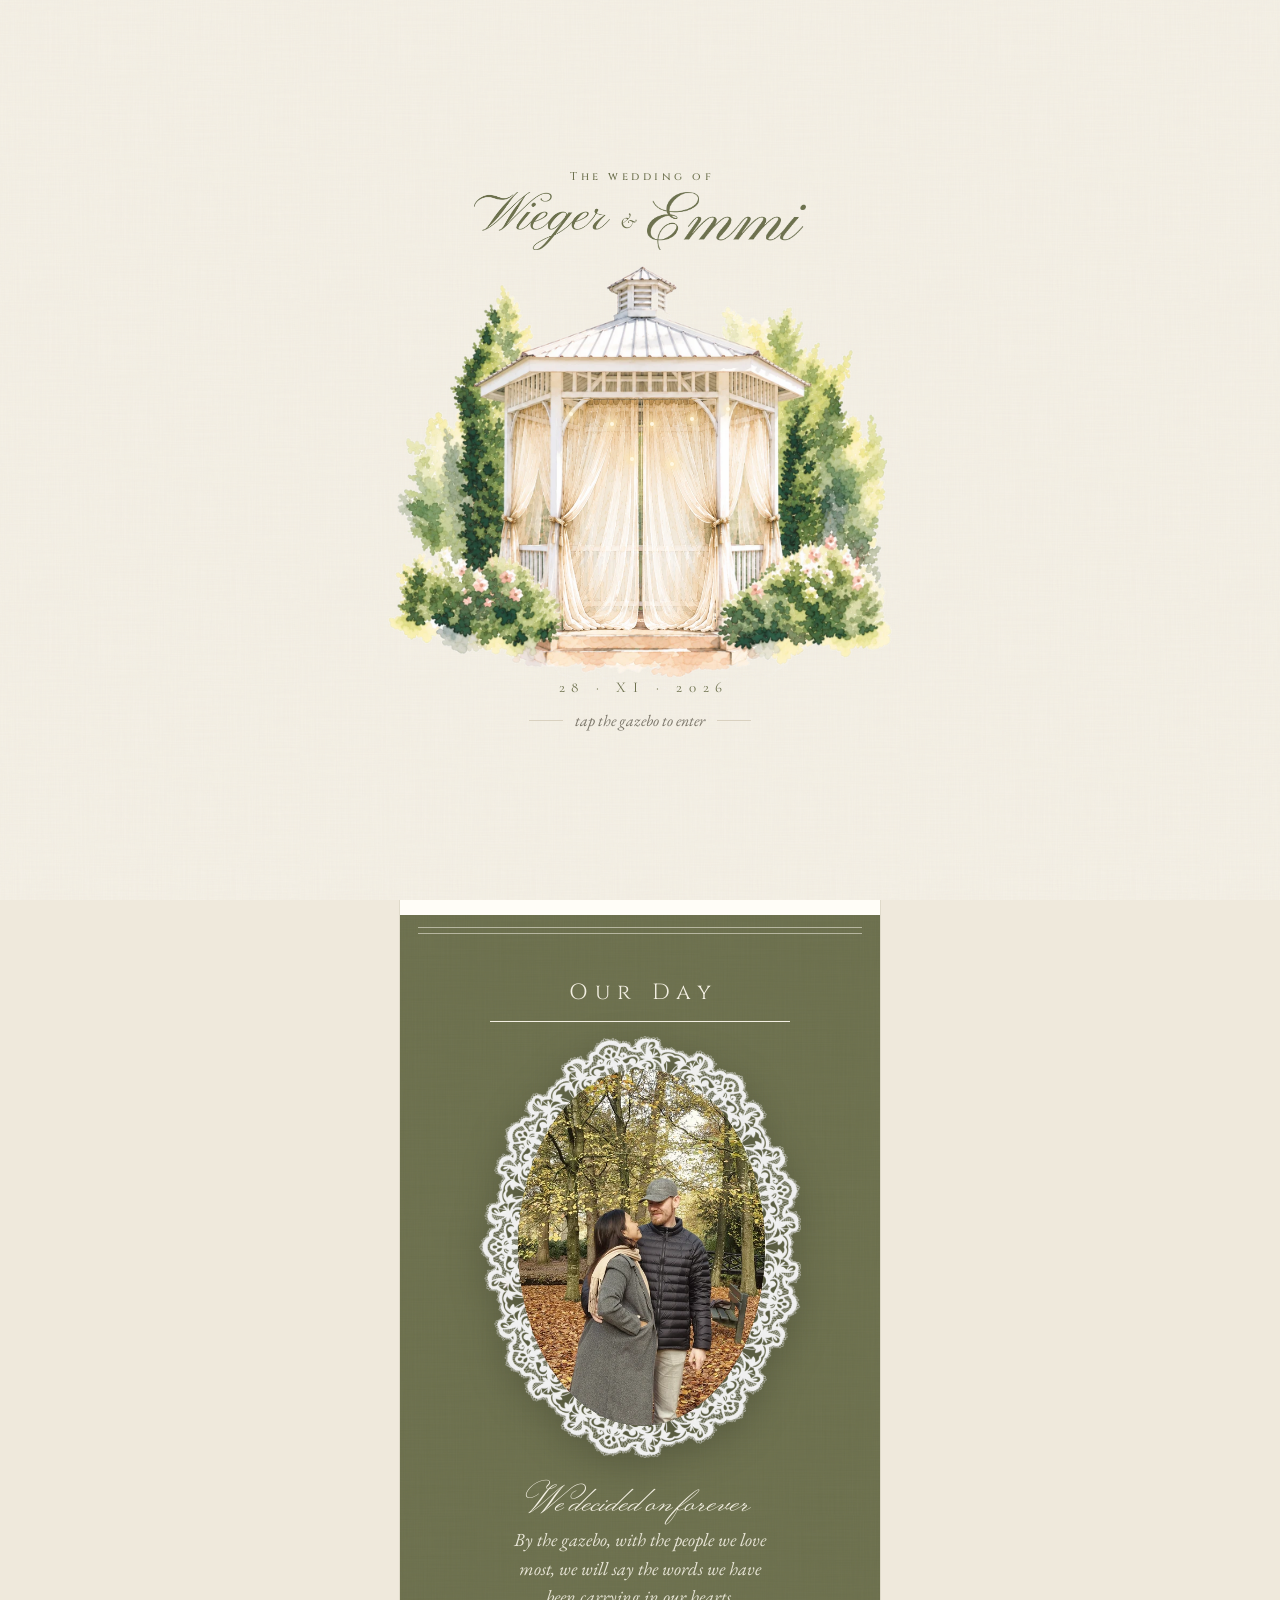
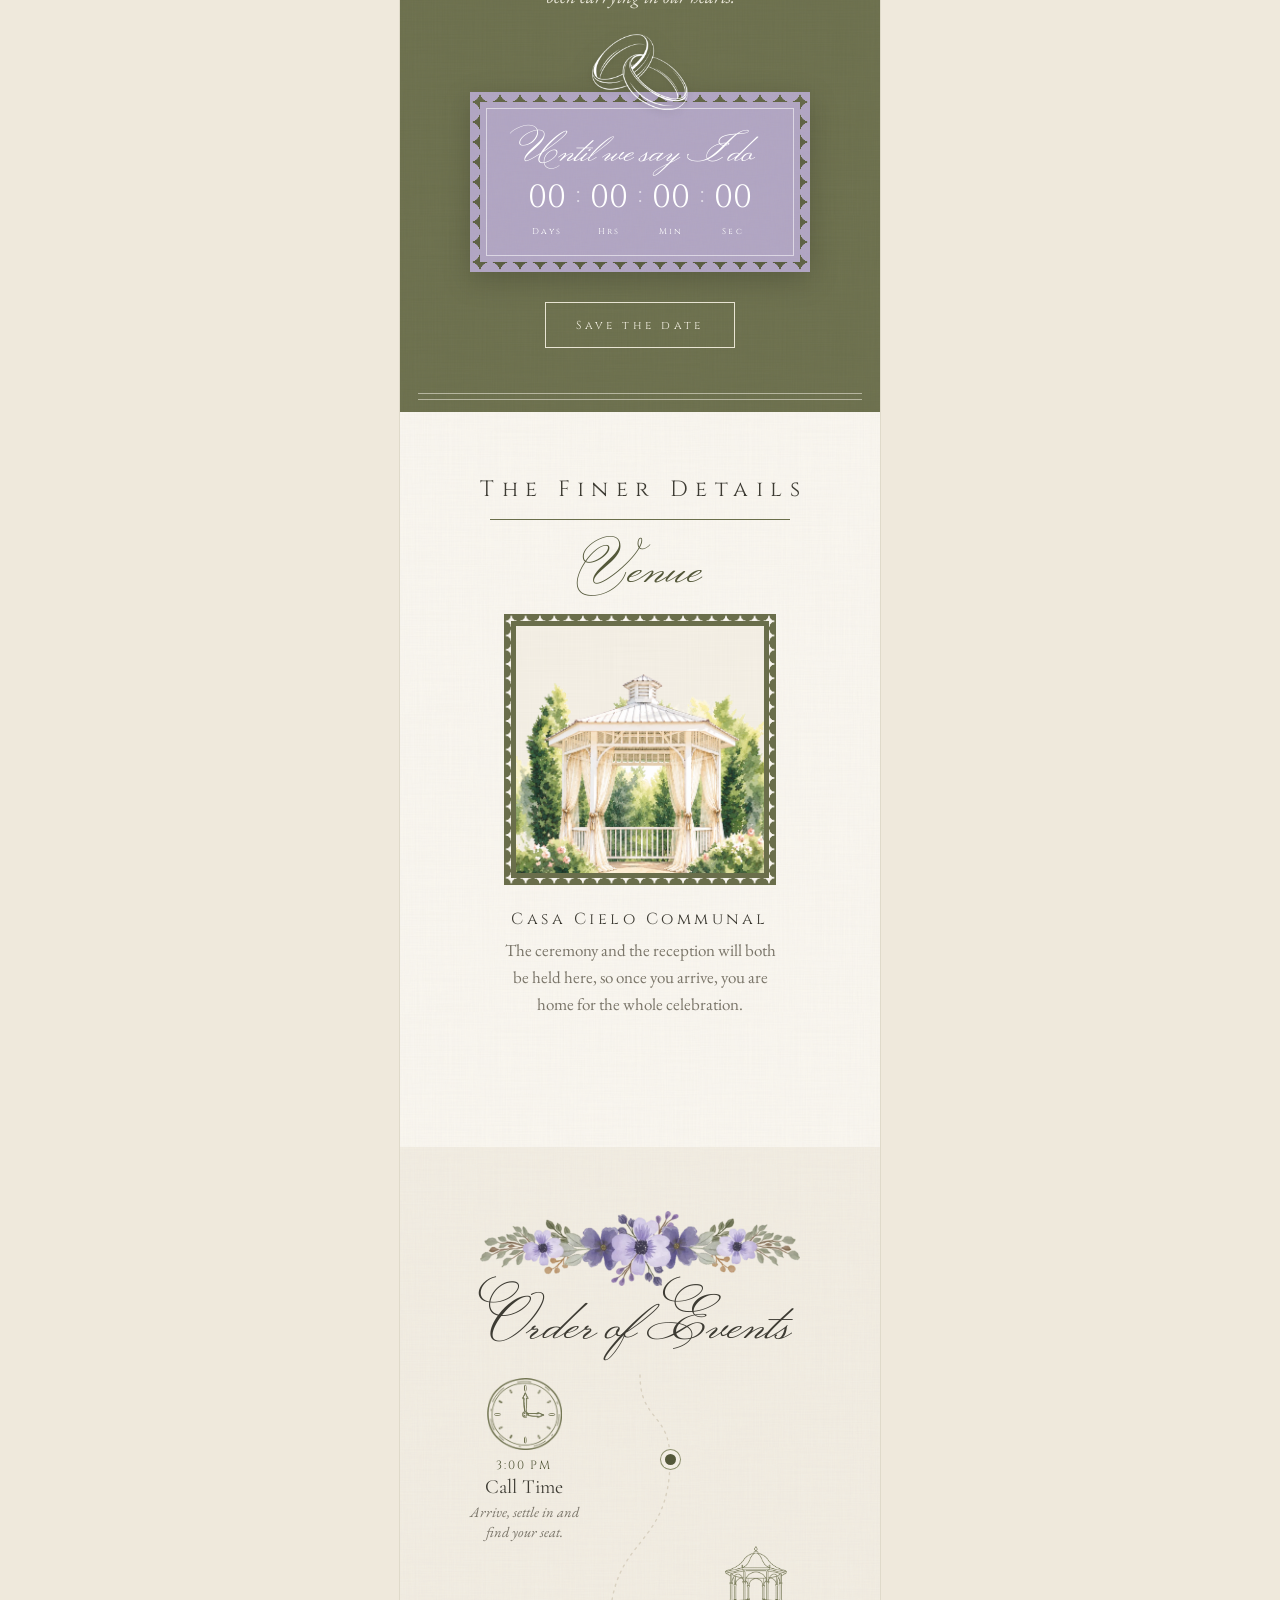
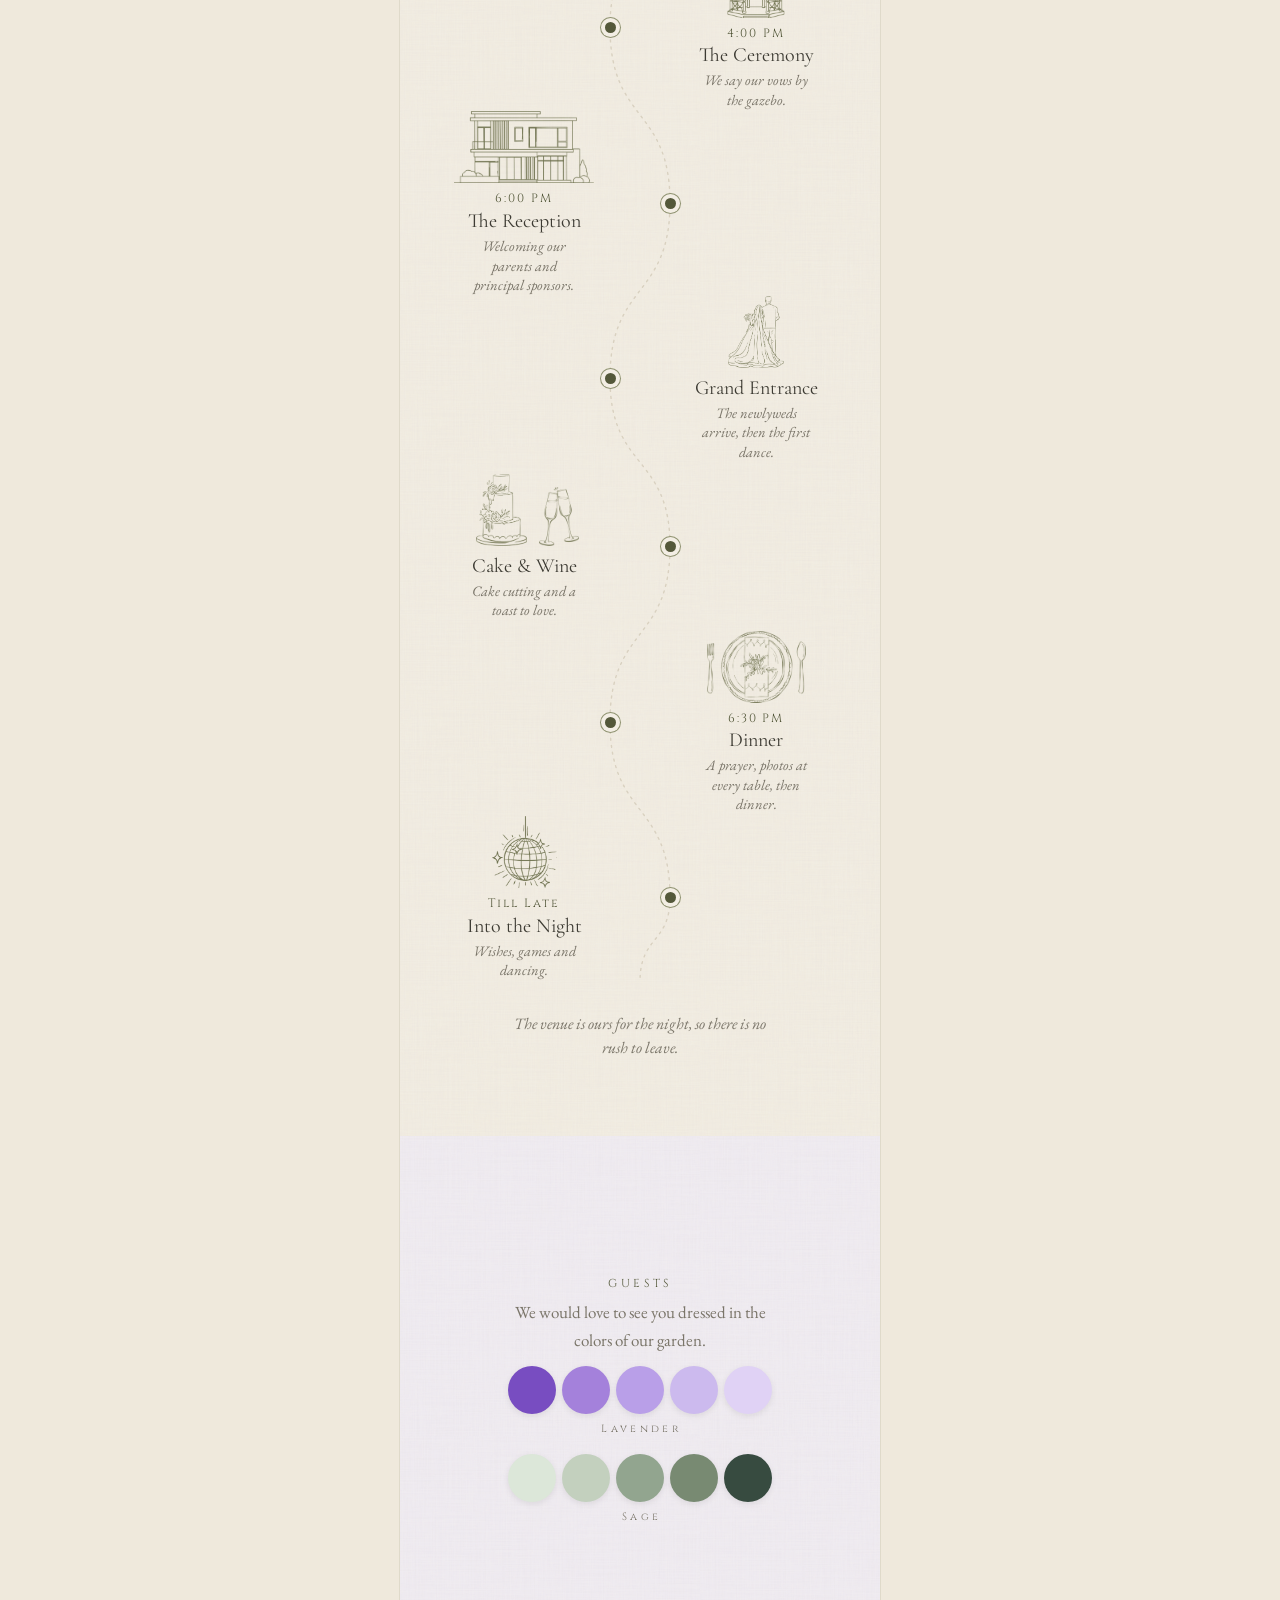
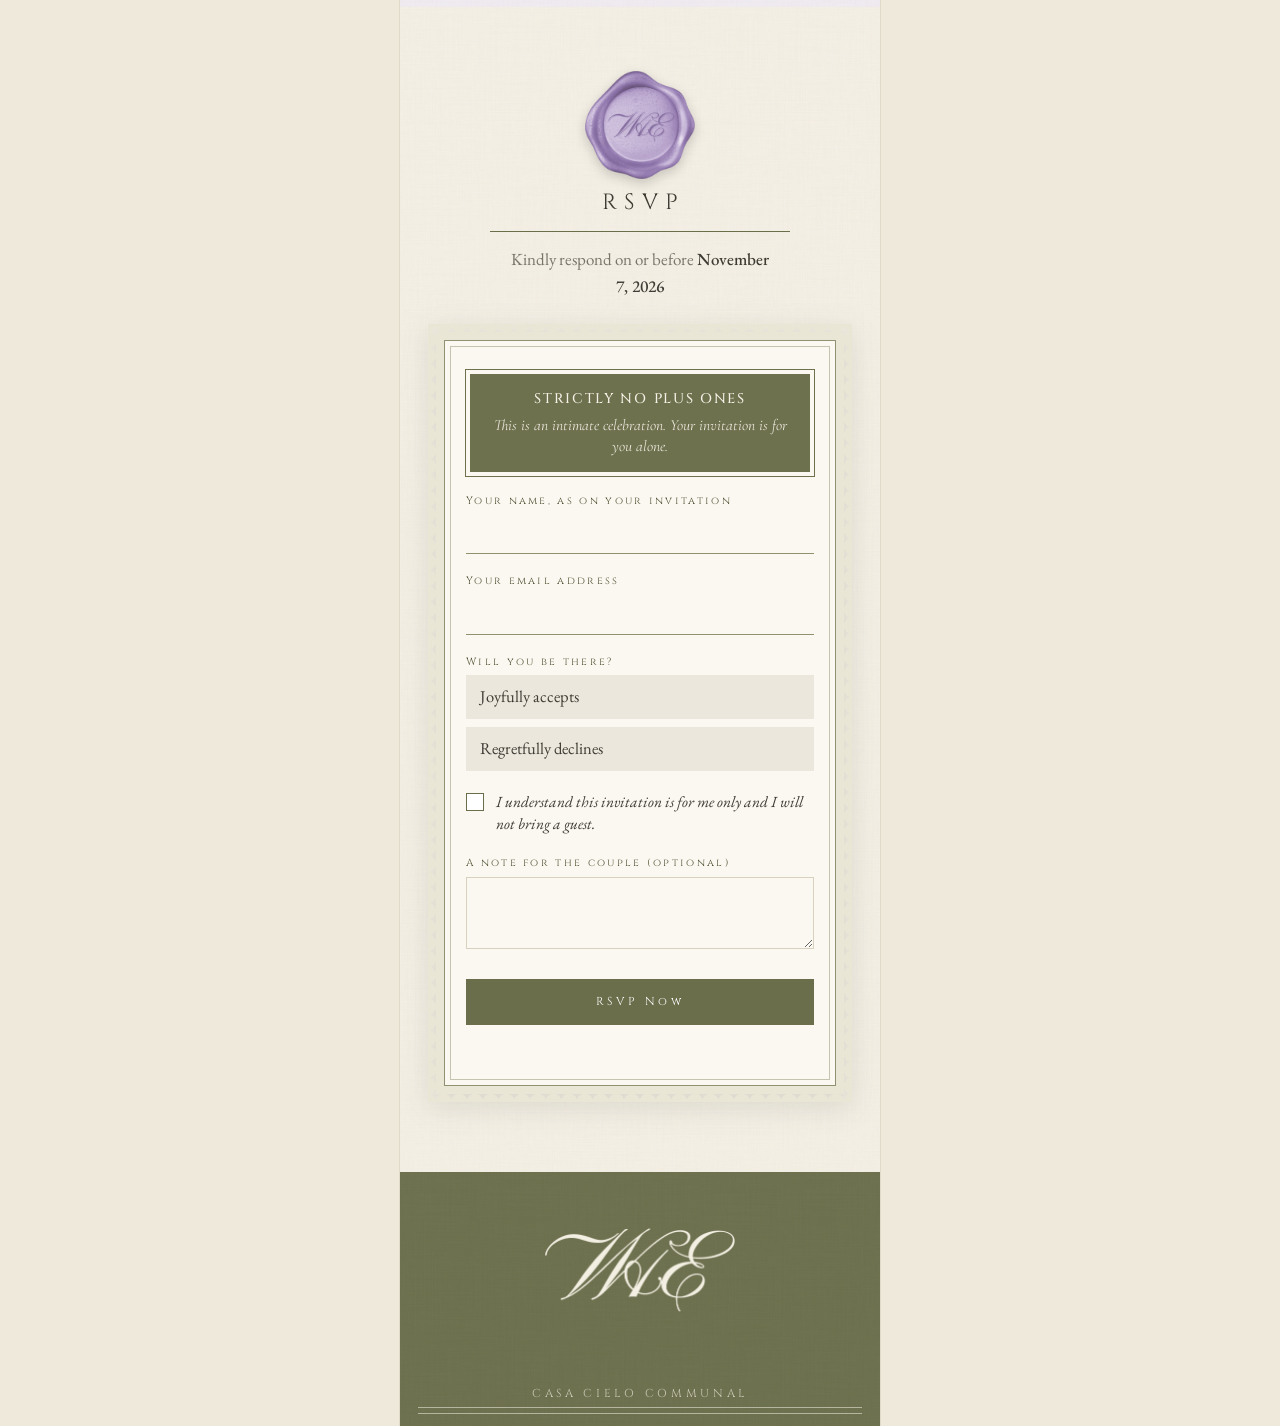
==== commit 1c0eadd8: "Add files via upload" ====
--- a/index.html
+++ b/index.html
@@ -6,17 +6,17 @@
 <meta name="description" content="The wedding of Wieger and Emmi. Saturday, 28 November 2026, Casa Cielo Communal.">
 <meta property="og:title" content="Wieger &amp; Emmi · 28.11.2026">
 <meta property="og:description" content="Tap the gazebo to open your invitation.">
-<meta property="og:image" content="https://wieger-and-emmi.thewhimsytouch.com/og.jpg">
+<meta property="og:image" content="https://wieger-and-emmi.github.io/og.jpg">
 <meta property="og:image:width" content="1200">
 <meta property="og:image:height" content="630">
-<meta property="og:url" content="https://wieger-and-emmi.thewhimsytouch.com/">
+<meta property="og:url" content="https://wieger-and-emmi.github.io/">
 <meta property="og:type" content="website">
 <meta name="twitter:card" content="summary_large_image">
 <meta property="og:site_name" content="Wieger &amp; Emmi">
-<meta property="og:image:secure_url" content="https://wieger-and-emmi.thewhimsytouch.com/og.jpg">
+<meta property="og:image:secure_url" content="https://wieger-and-emmi.github.io/og.jpg">
 <meta property="og:image:type" content="image/jpeg">
 <meta property="og:image:alt" content="A watercolor gazebo with closed drapes">
-<link rel="image_src" href="https://wieger-and-emmi.thewhimsytouch.com/og.jpg">
+<link rel="image_src" href="https://wieger-and-emmi.github.io/og.jpg">
 <meta name="viewport" content="width=device-width,initial-scale=1,viewport-fit=cover">
 <meta name="color-scheme" content="only light">
 <meta name="supported-color-schemes" content="light">
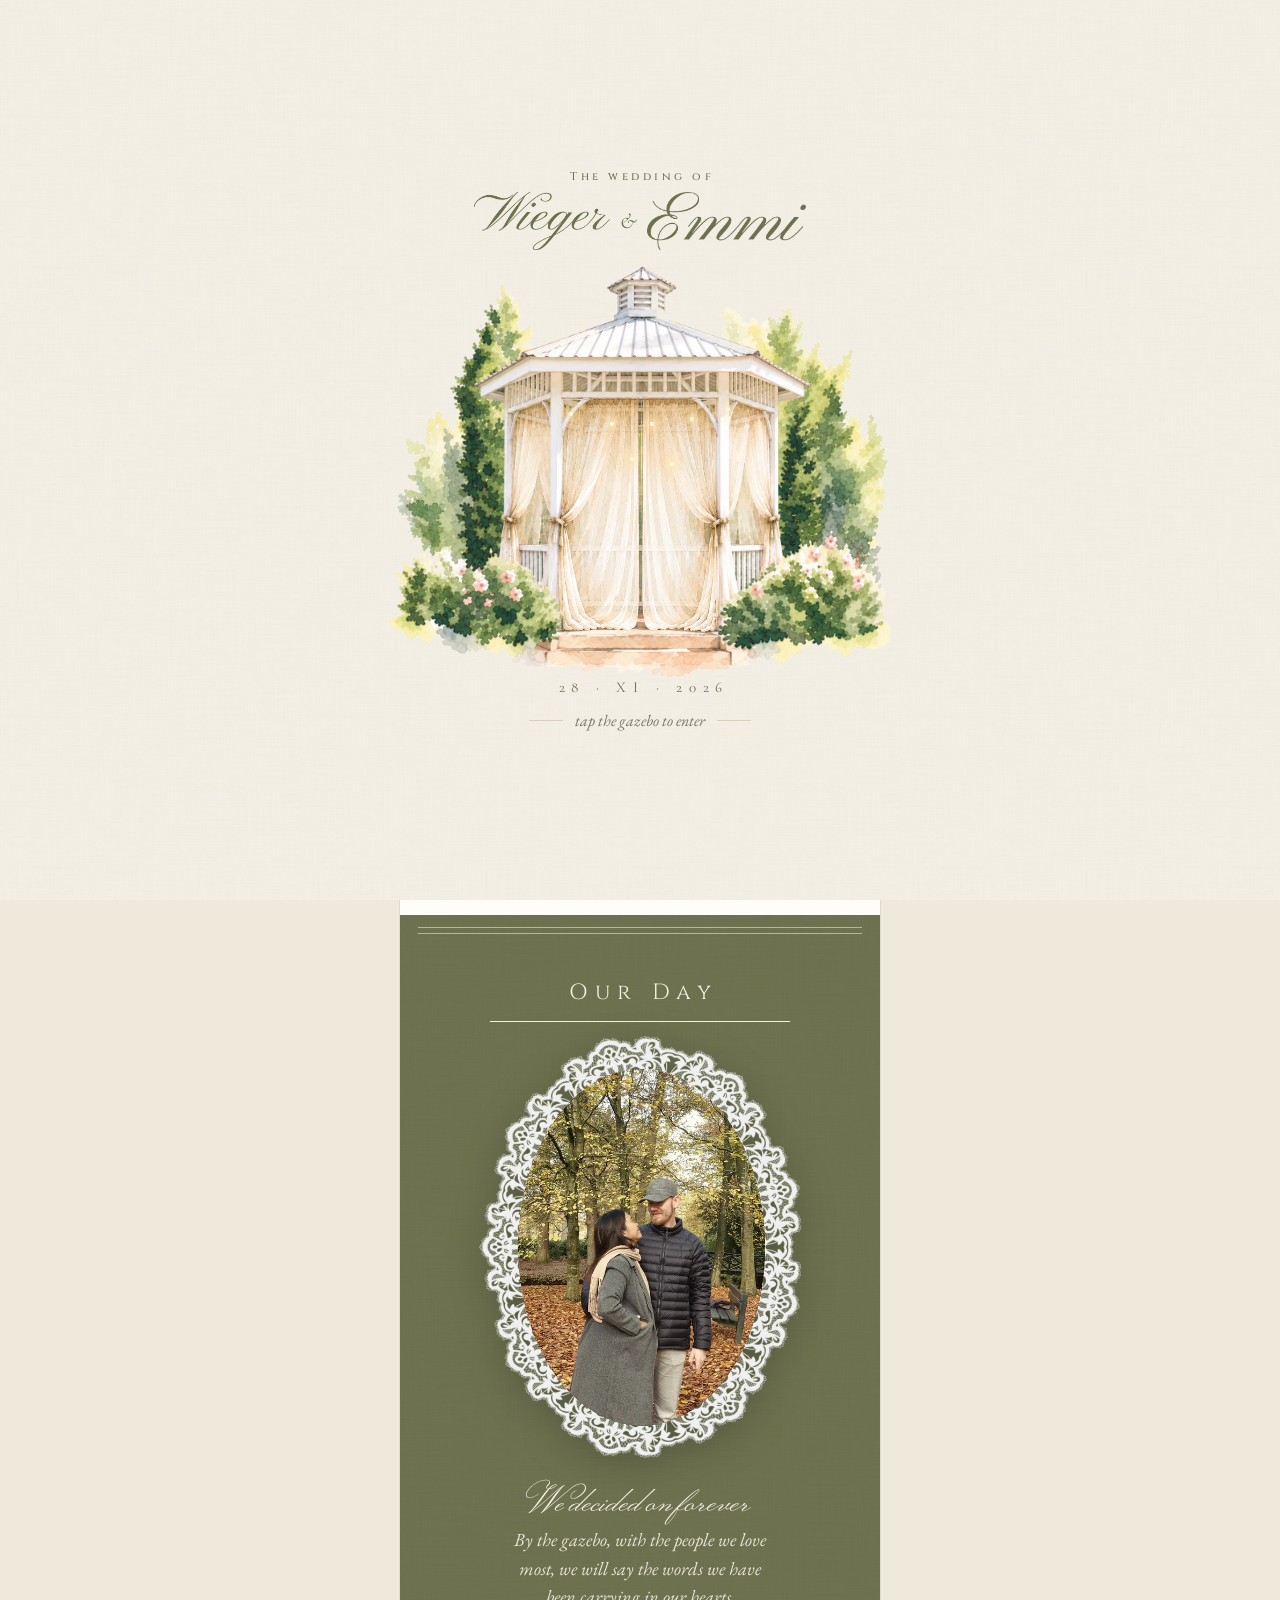
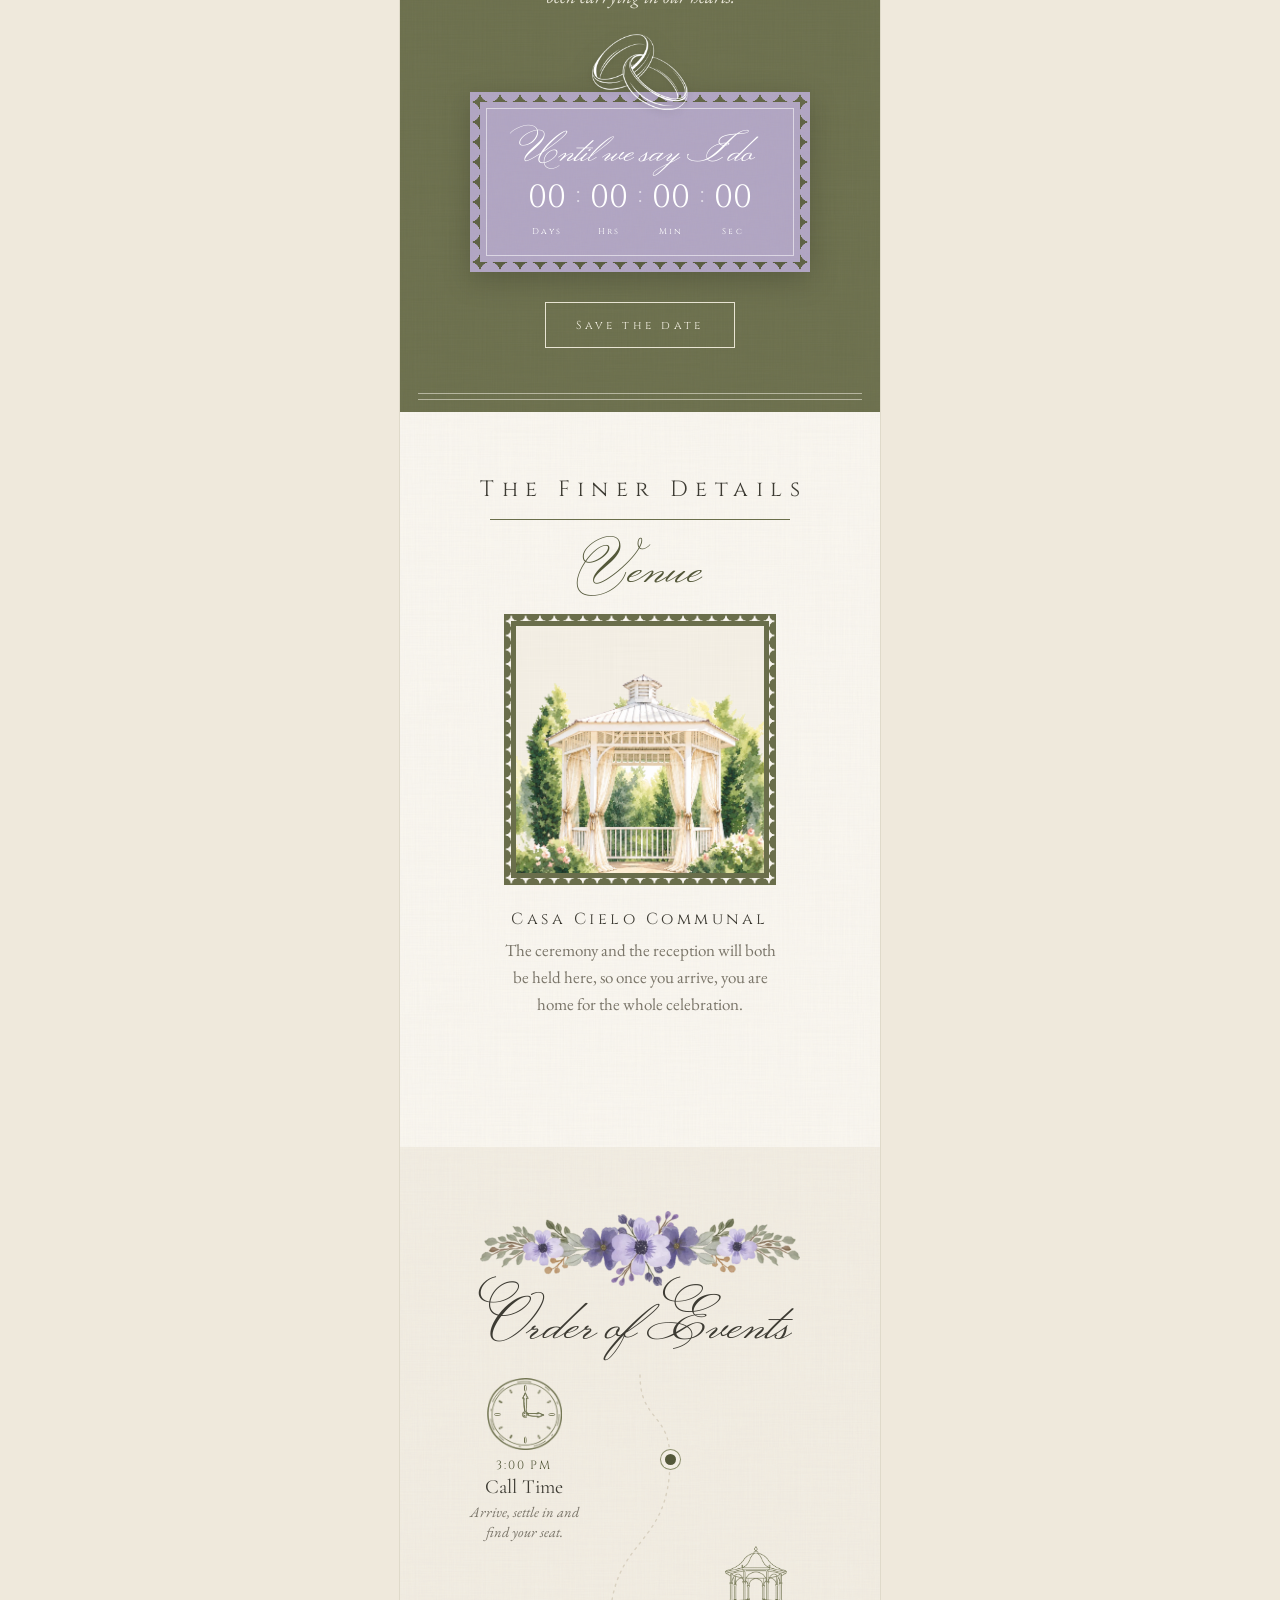
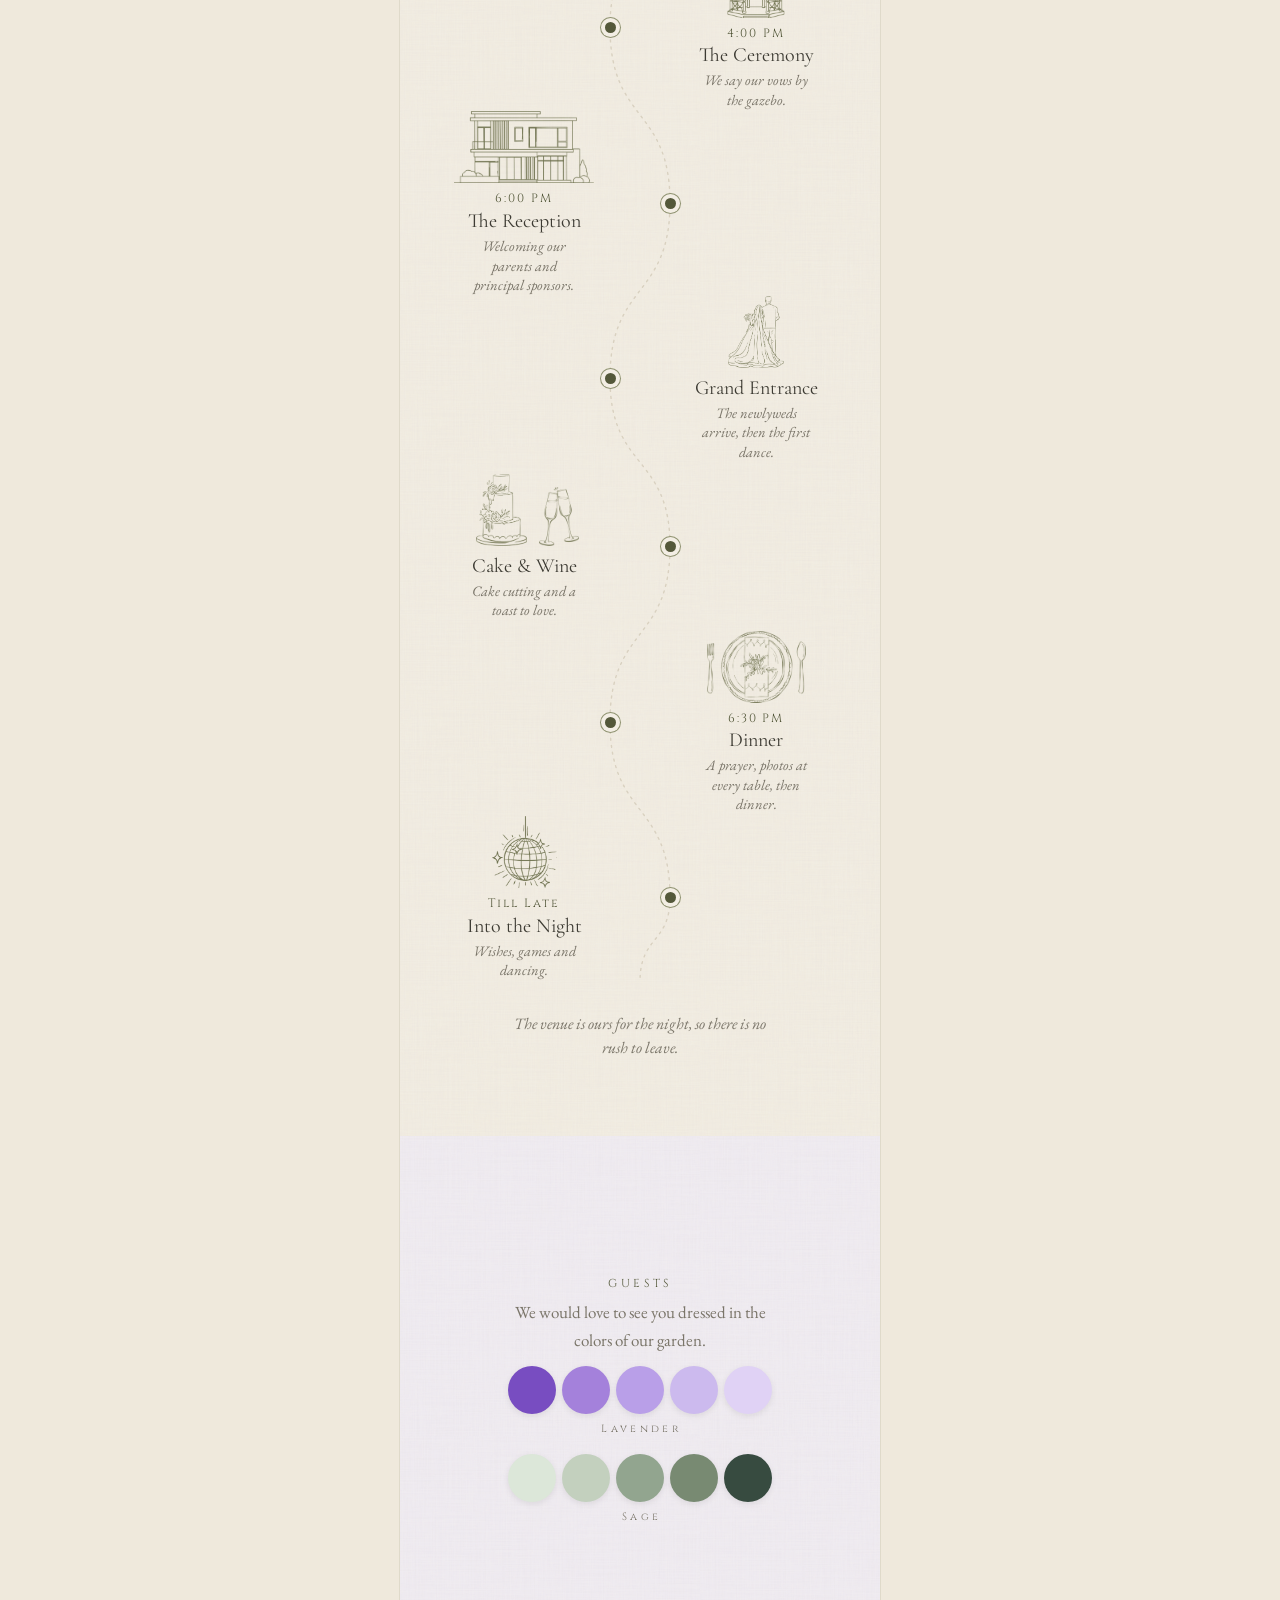
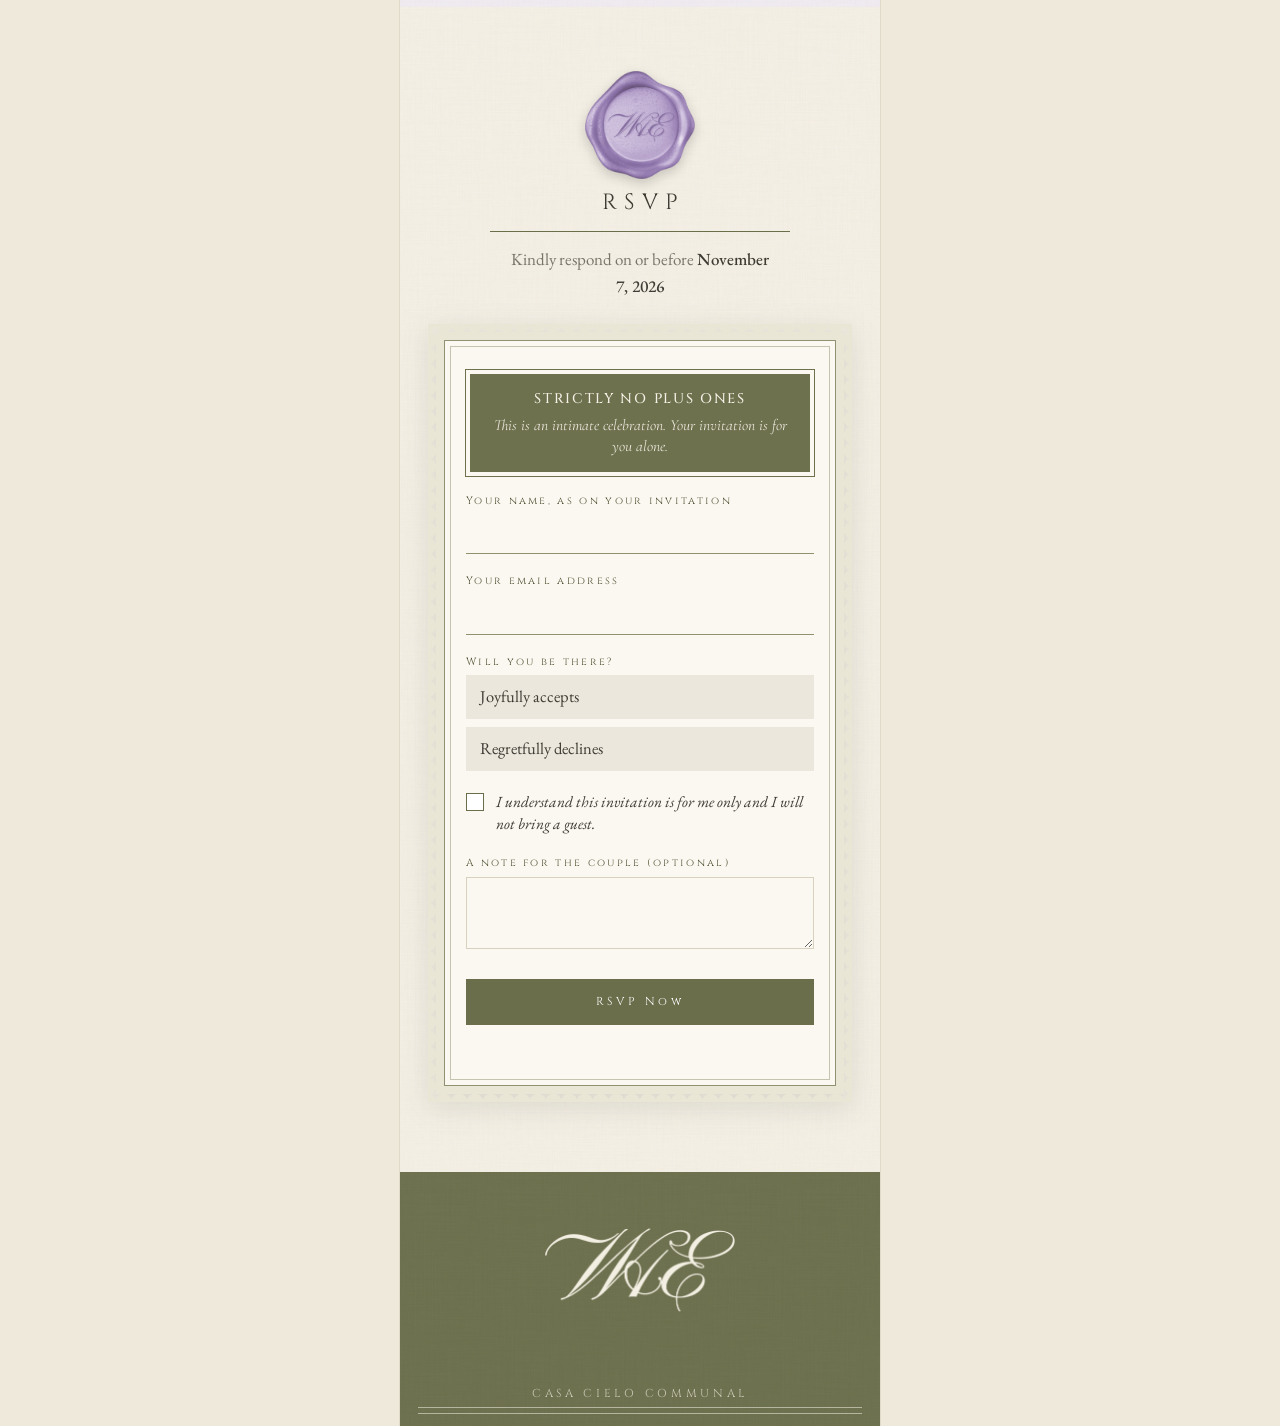
==== commit 4fb58308: "Add files via upload" ====
--- a/index.html
+++ b/index.html
@@ -27,7 +27,7 @@
 <link rel="preconnect" href="https://fonts.googleapis.com">
 <link rel="preconnect" href="https://fonts.gstatic.com" crossorigin>
 <link href="https://fonts.googleapis.com/css2?family=Cinzel:wght@400;500&family=Cormorant+Garamond:ital,wght@0,400;0,500;1,400&family=EB+Garamond:ital,wght@0,400;0,500;1,400&family=Monsieur+La+Doulaise&display=swap" rel="stylesheet">
-<link rel="stylesheet" href="style.css?v=3">
+<link rel="stylesheet" href="style.css?v=4">
 </head>
 <body class="locked">
 
--- a/style.css
+++ b/style.css
@@ -285,8 +285,6 @@
 
 /* still: no petals, no order-of-events icon motion (drapes untouched) */
 #petals{display:none!important}
-.ev .ic,.ev .ic *{animation:none!important}
-.sc-house .tw{display:none}
 
 /* hero: pure fade, no sliding */
 #hero .rv,#hero .rv.in{transform:none!important}
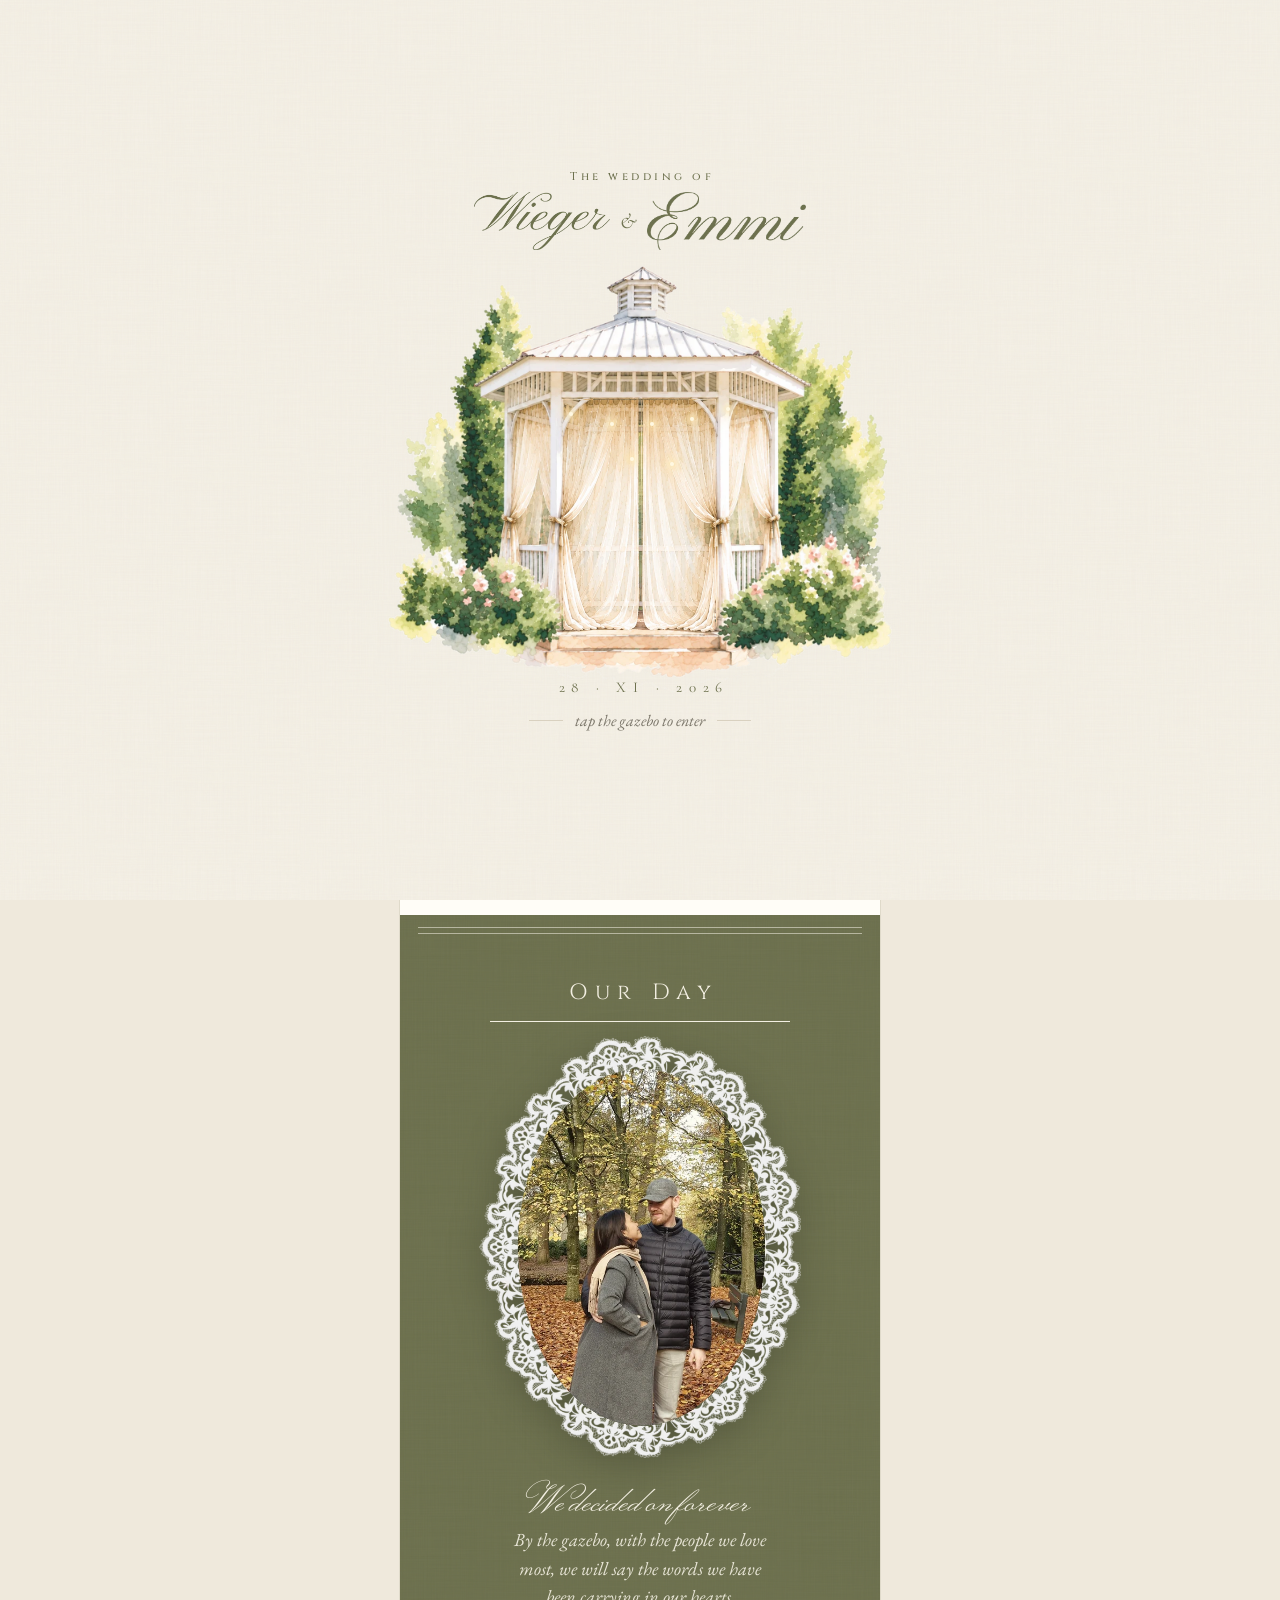
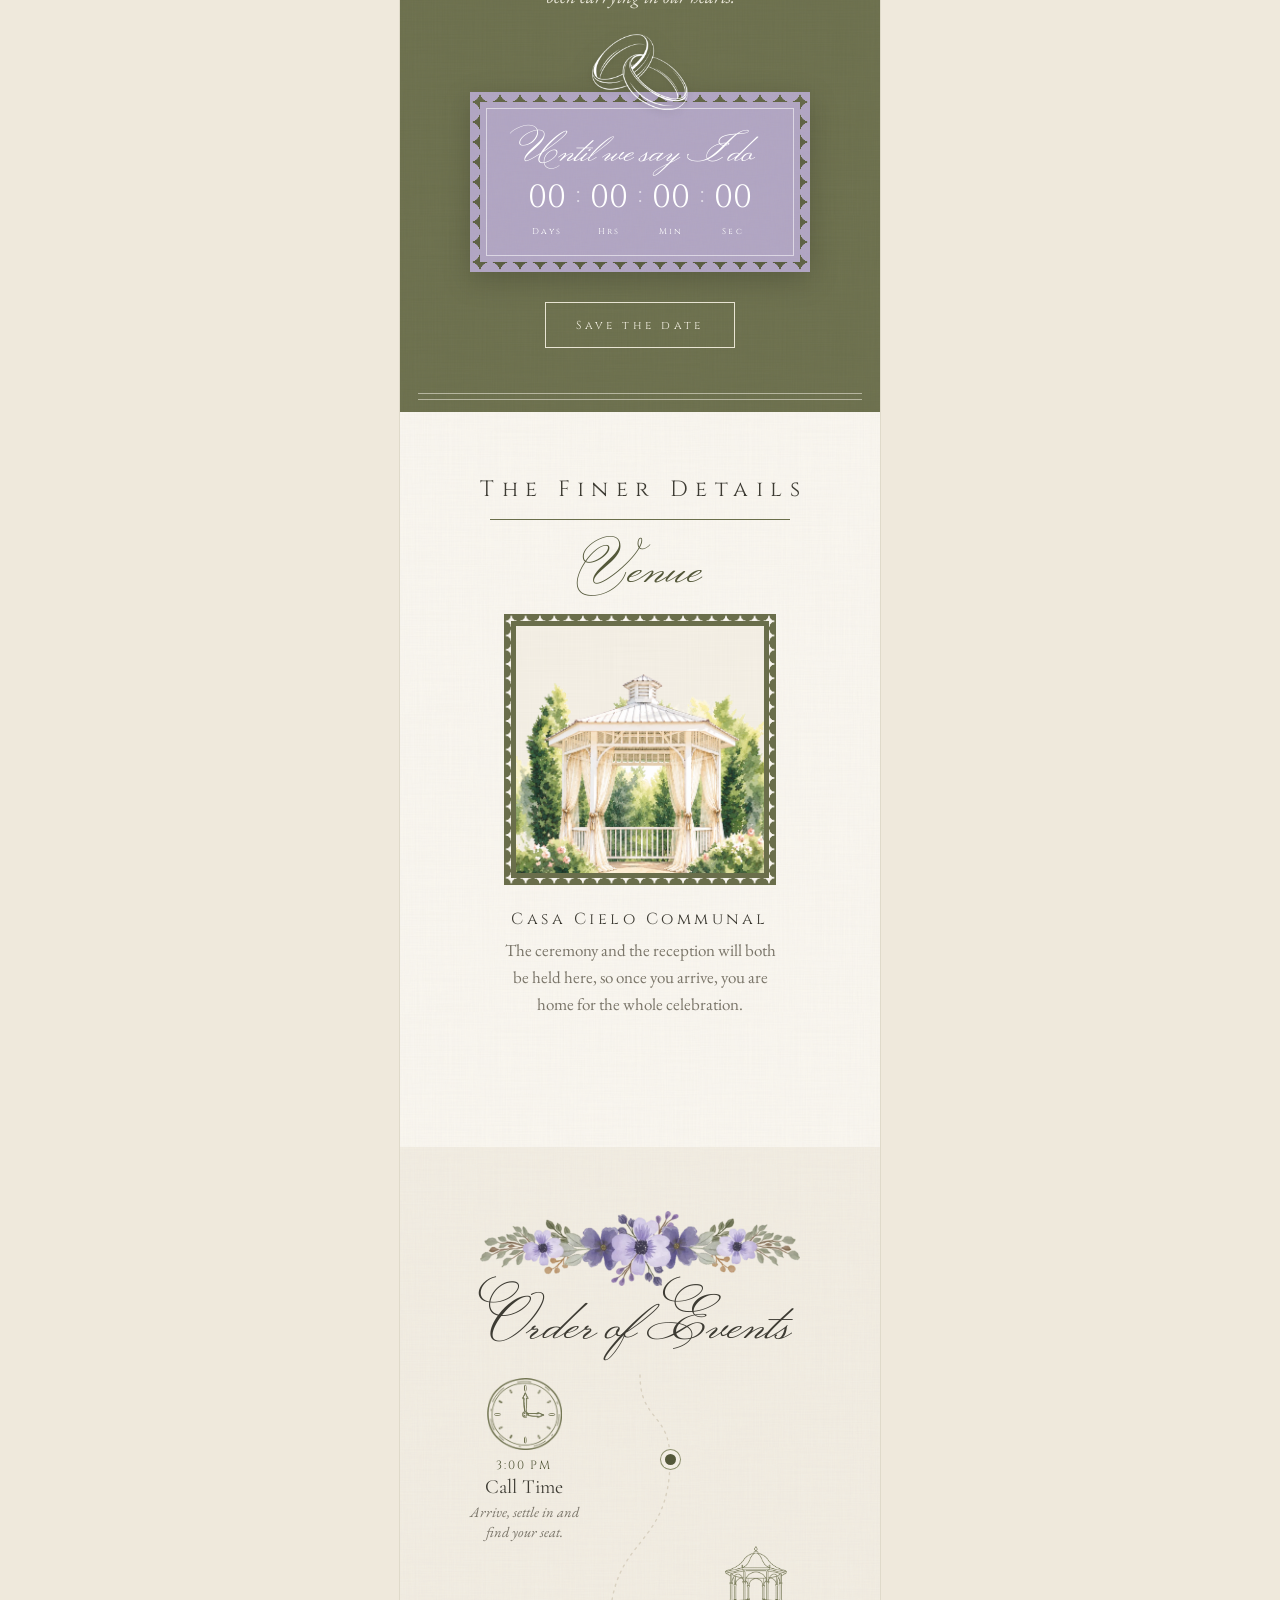
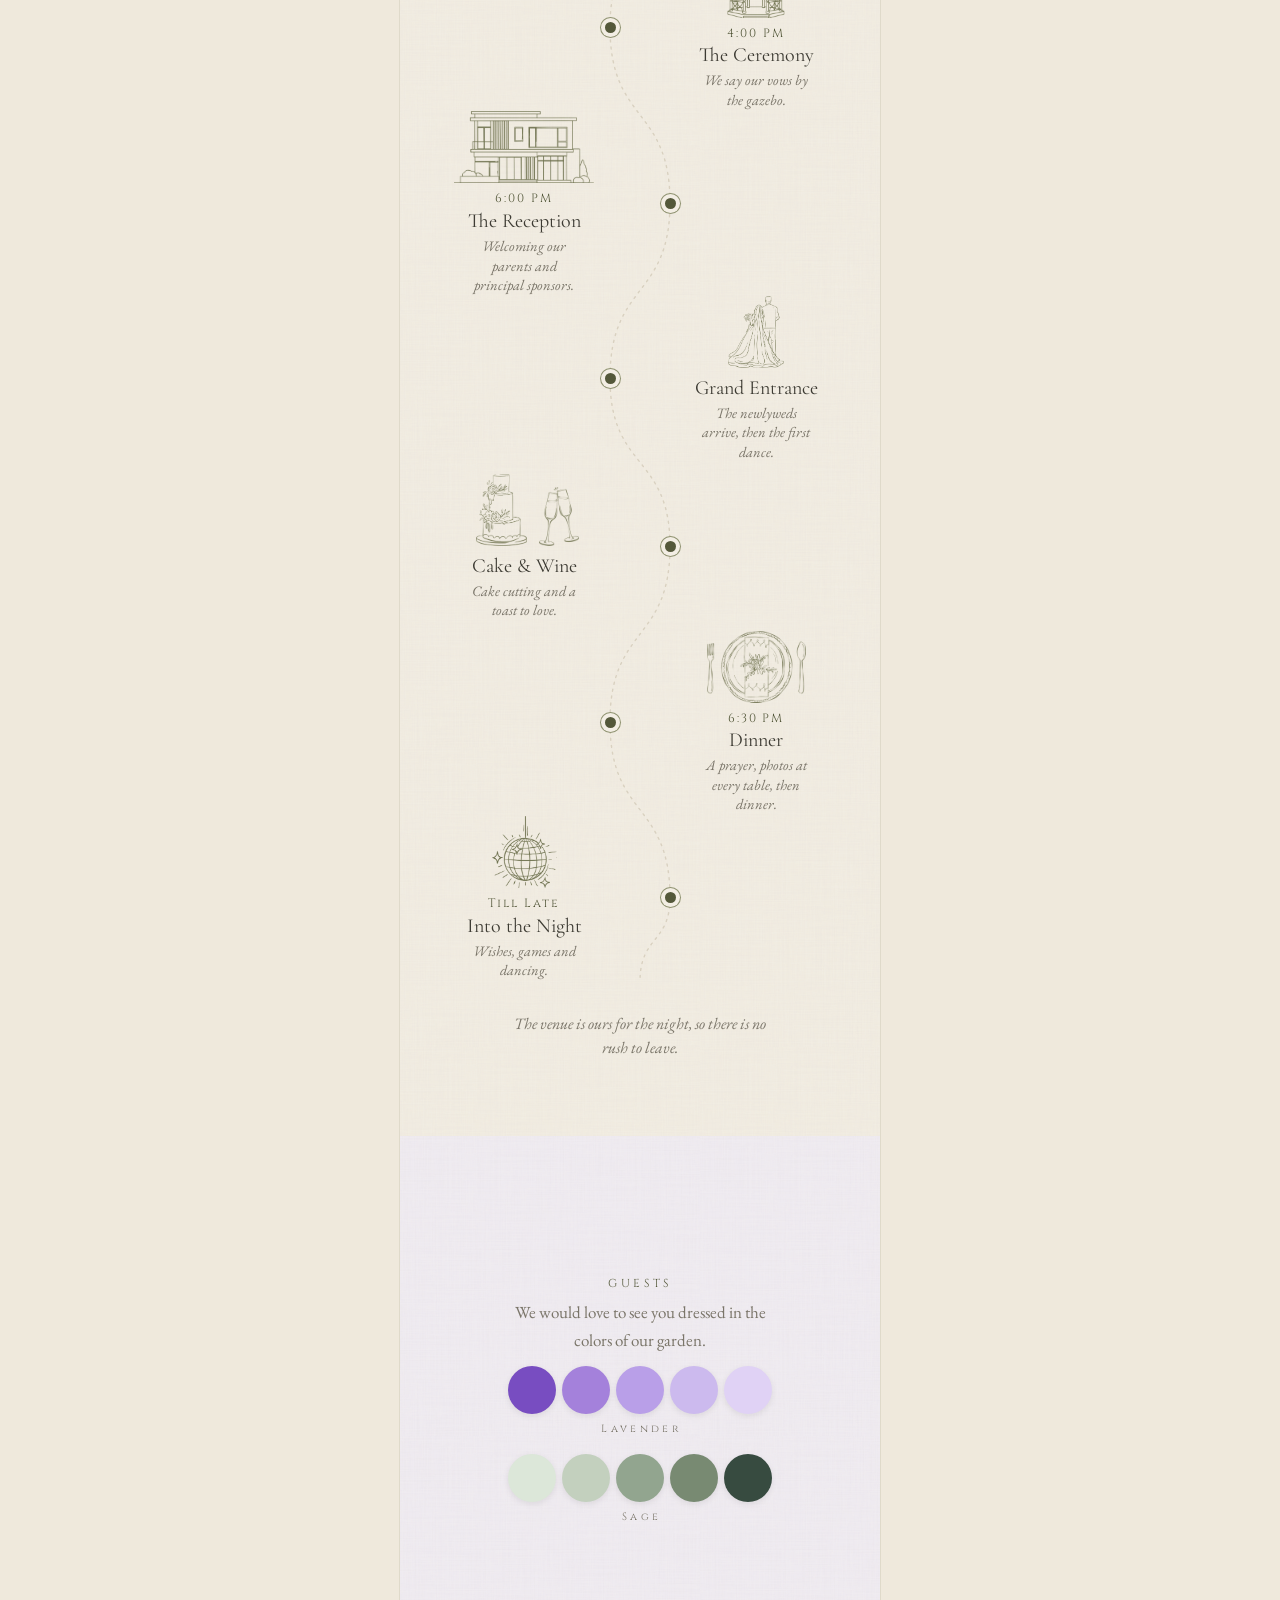
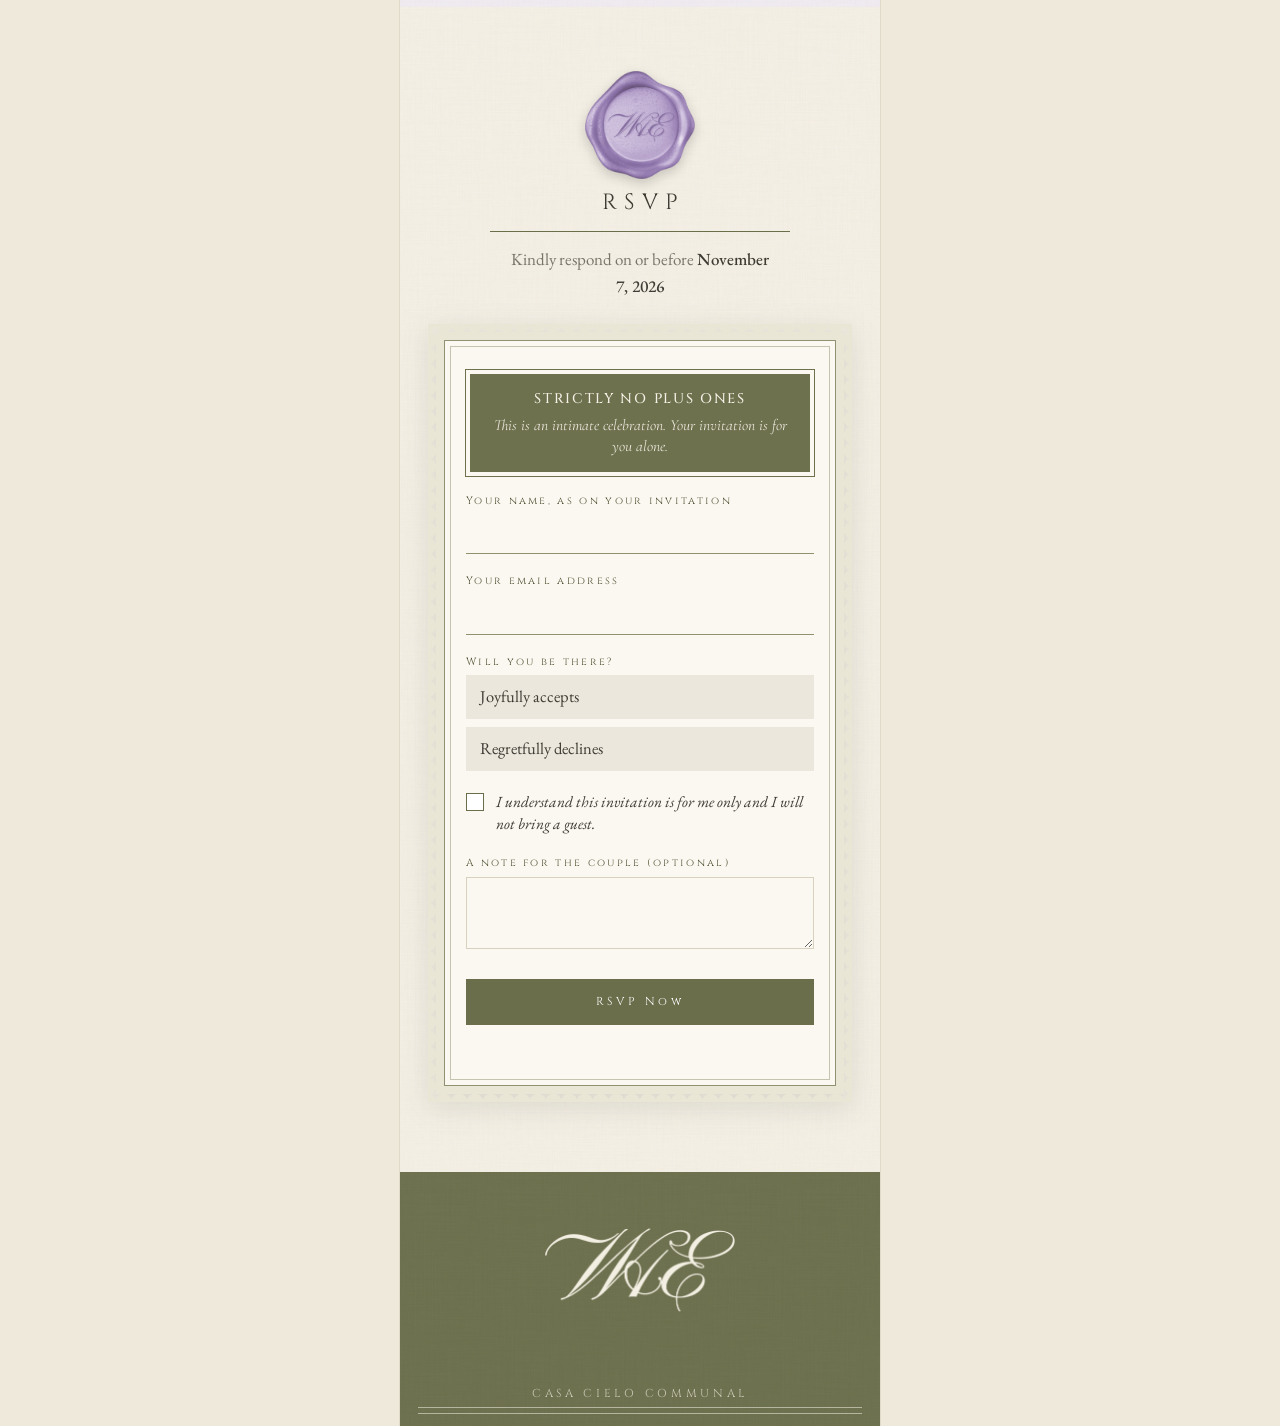
==== commit d7dcea5e: "Add files via upload" ====
--- a/index.html
+++ b/index.html
@@ -27,7 +27,7 @@
 <link rel="preconnect" href="https://fonts.googleapis.com">
 <link rel="preconnect" href="https://fonts.gstatic.com" crossorigin>
 <link href="https://fonts.googleapis.com/css2?family=Cinzel:wght@400;500&family=Cormorant+Garamond:ital,wght@0,400;0,500;1,400&family=EB+Garamond:ital,wght@0,400;0,500;1,400&family=Monsieur+La+Doulaise&display=swap" rel="stylesheet">
-<link rel="stylesheet" href="style.css?v=4">
+<link rel="stylesheet" href="style.css?v=5">
 </head>
 <body class="locked">
 
@@ -205,6 +205,6 @@
   </footer>
 </main>
 
-<script src="app.js?v=1"></script>
+<script src="app.js?v=2"></script>
 </body>
 </html>
--- a/style.css
+++ b/style.css
@@ -284,7 +284,6 @@
 }
 
 /* still: no petals, no order-of-events icon motion (drapes untouched) */
-#petals{display:none!important}
 
 /* hero: pure fade, no sliding */
 #hero .rv,#hero .rv.in{transform:none!important}
